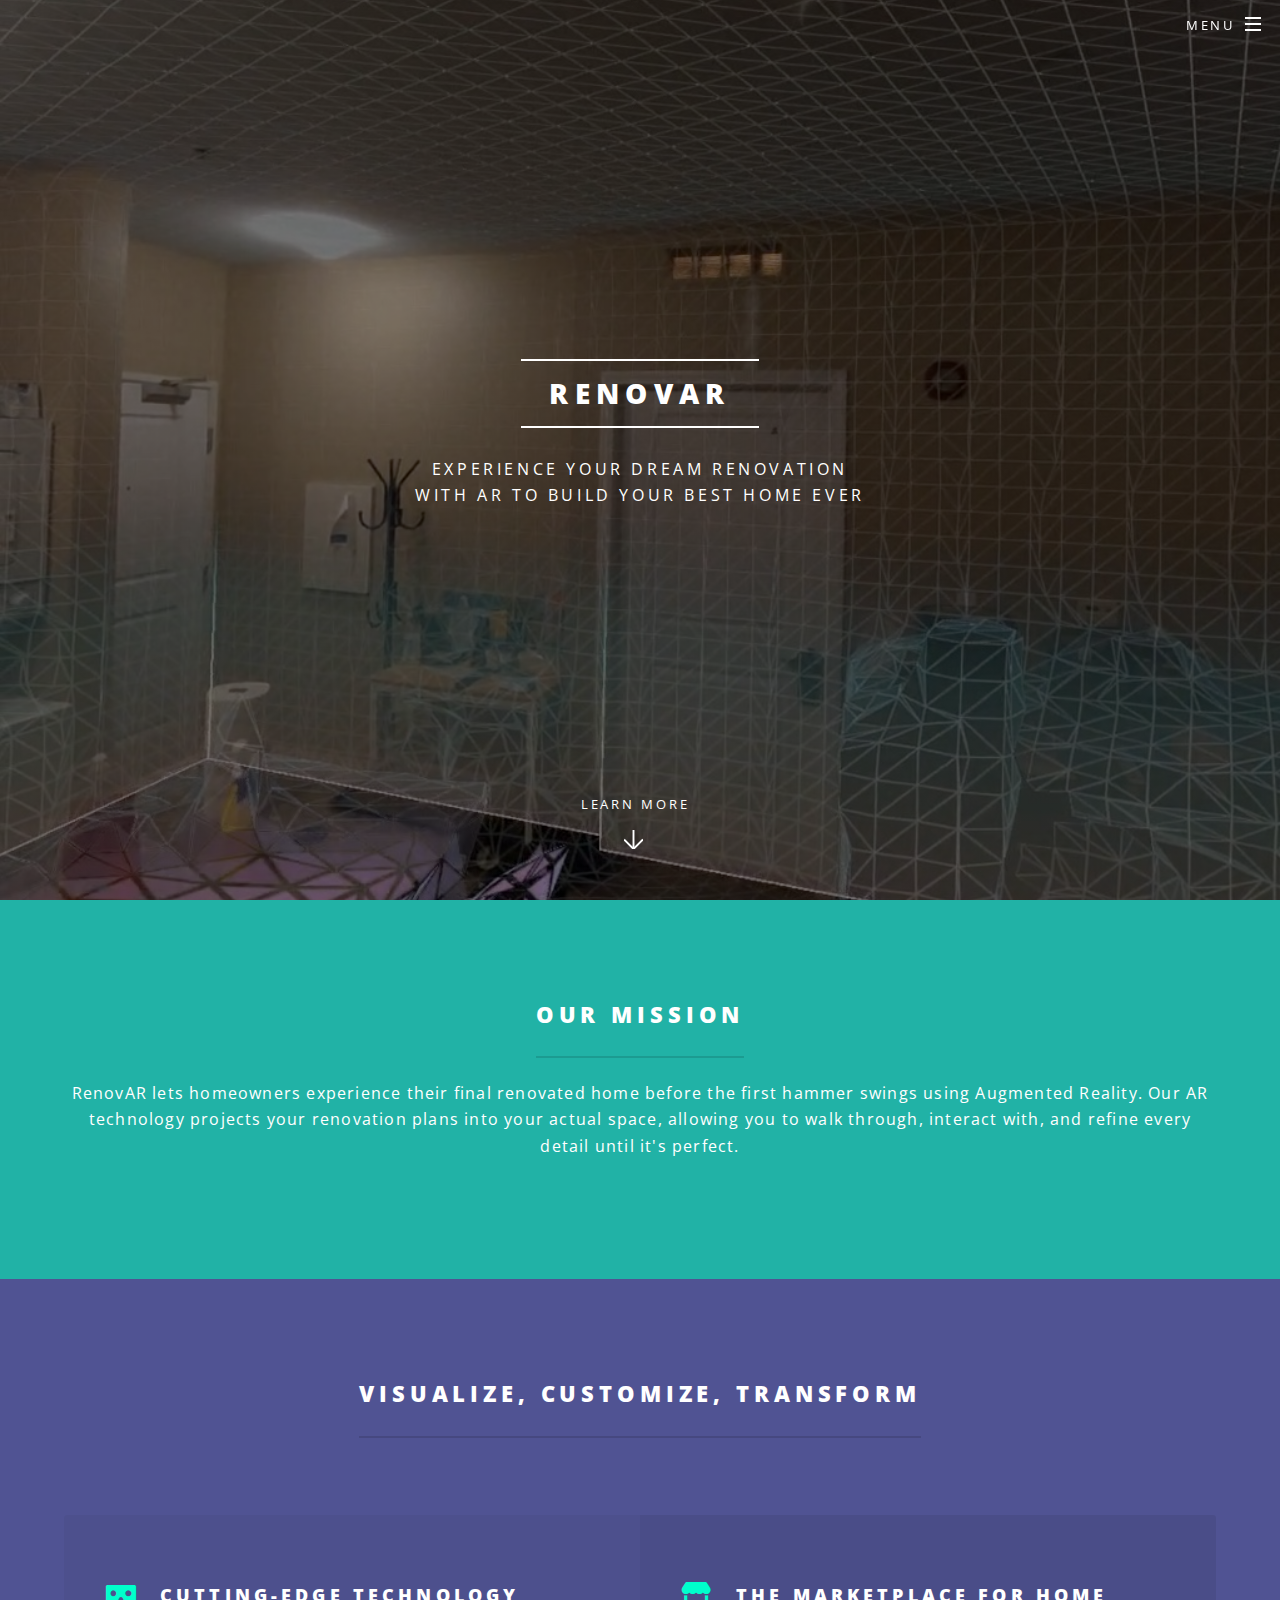
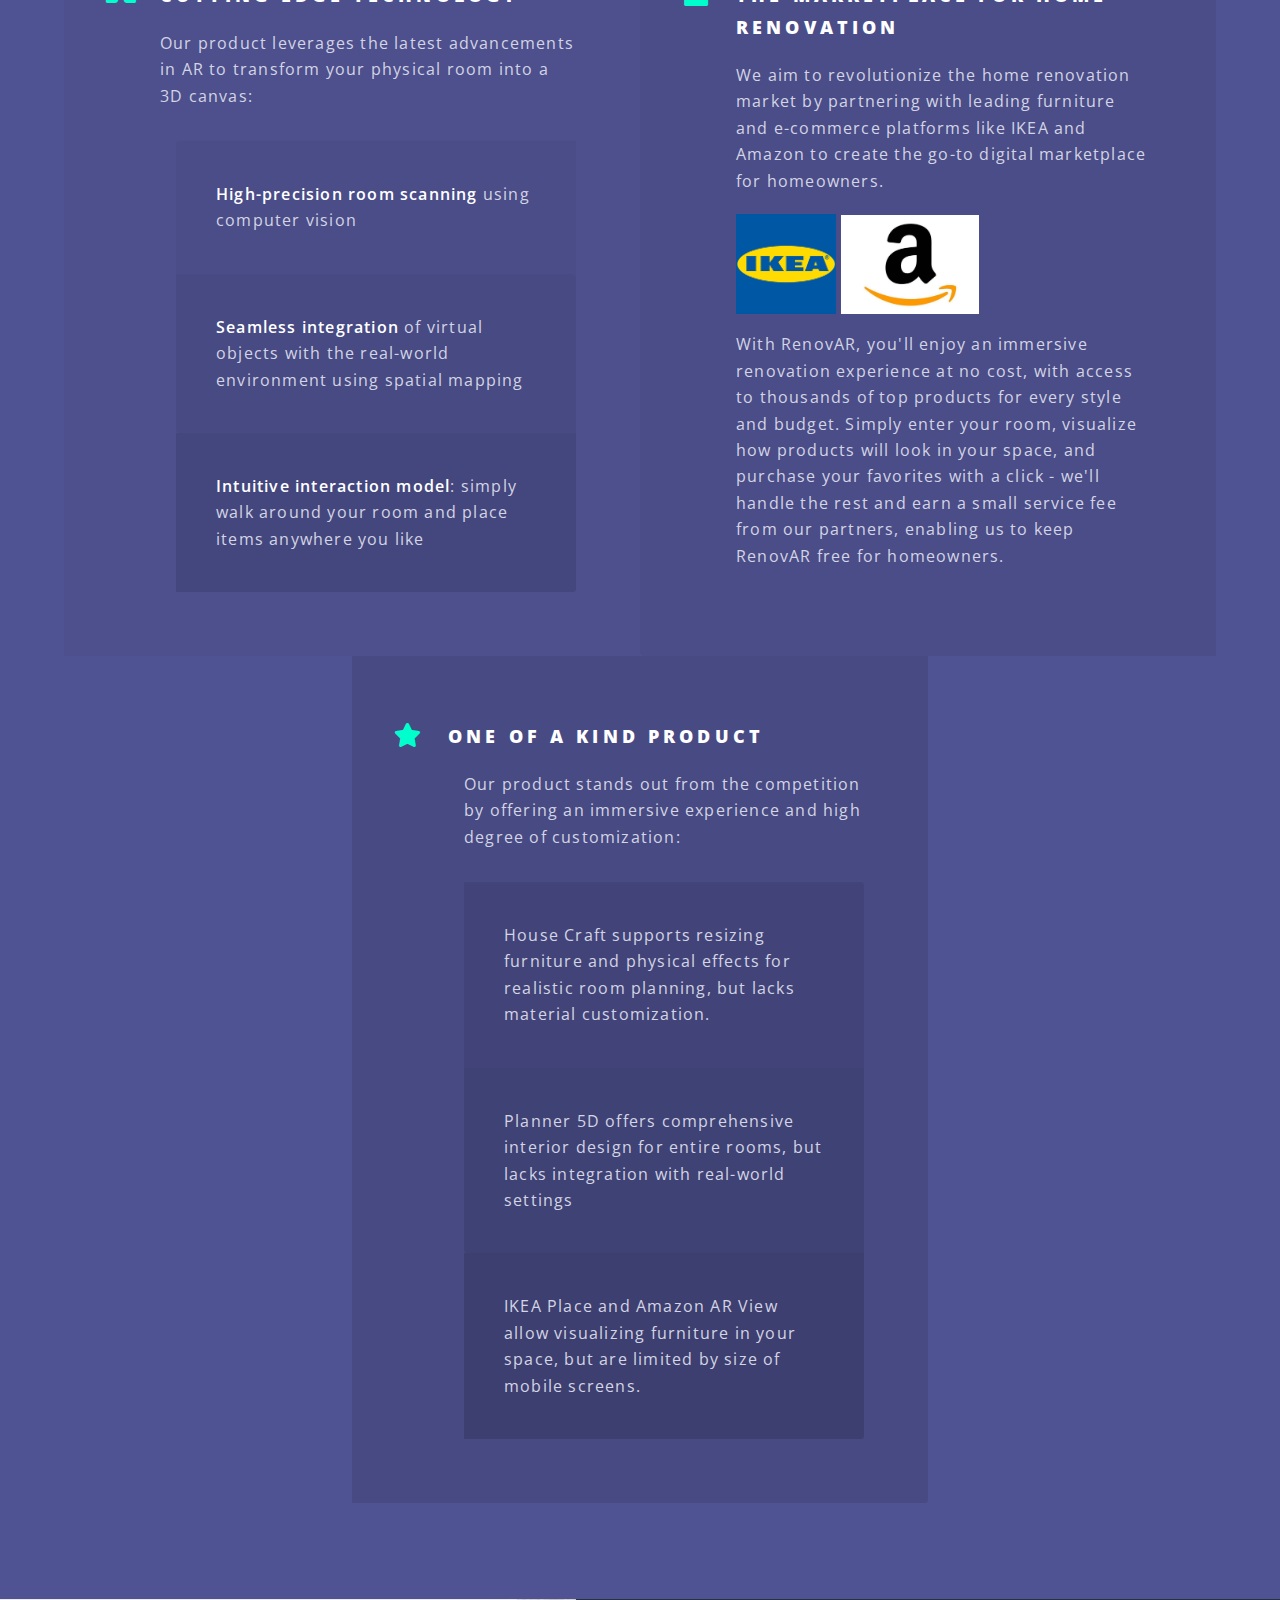
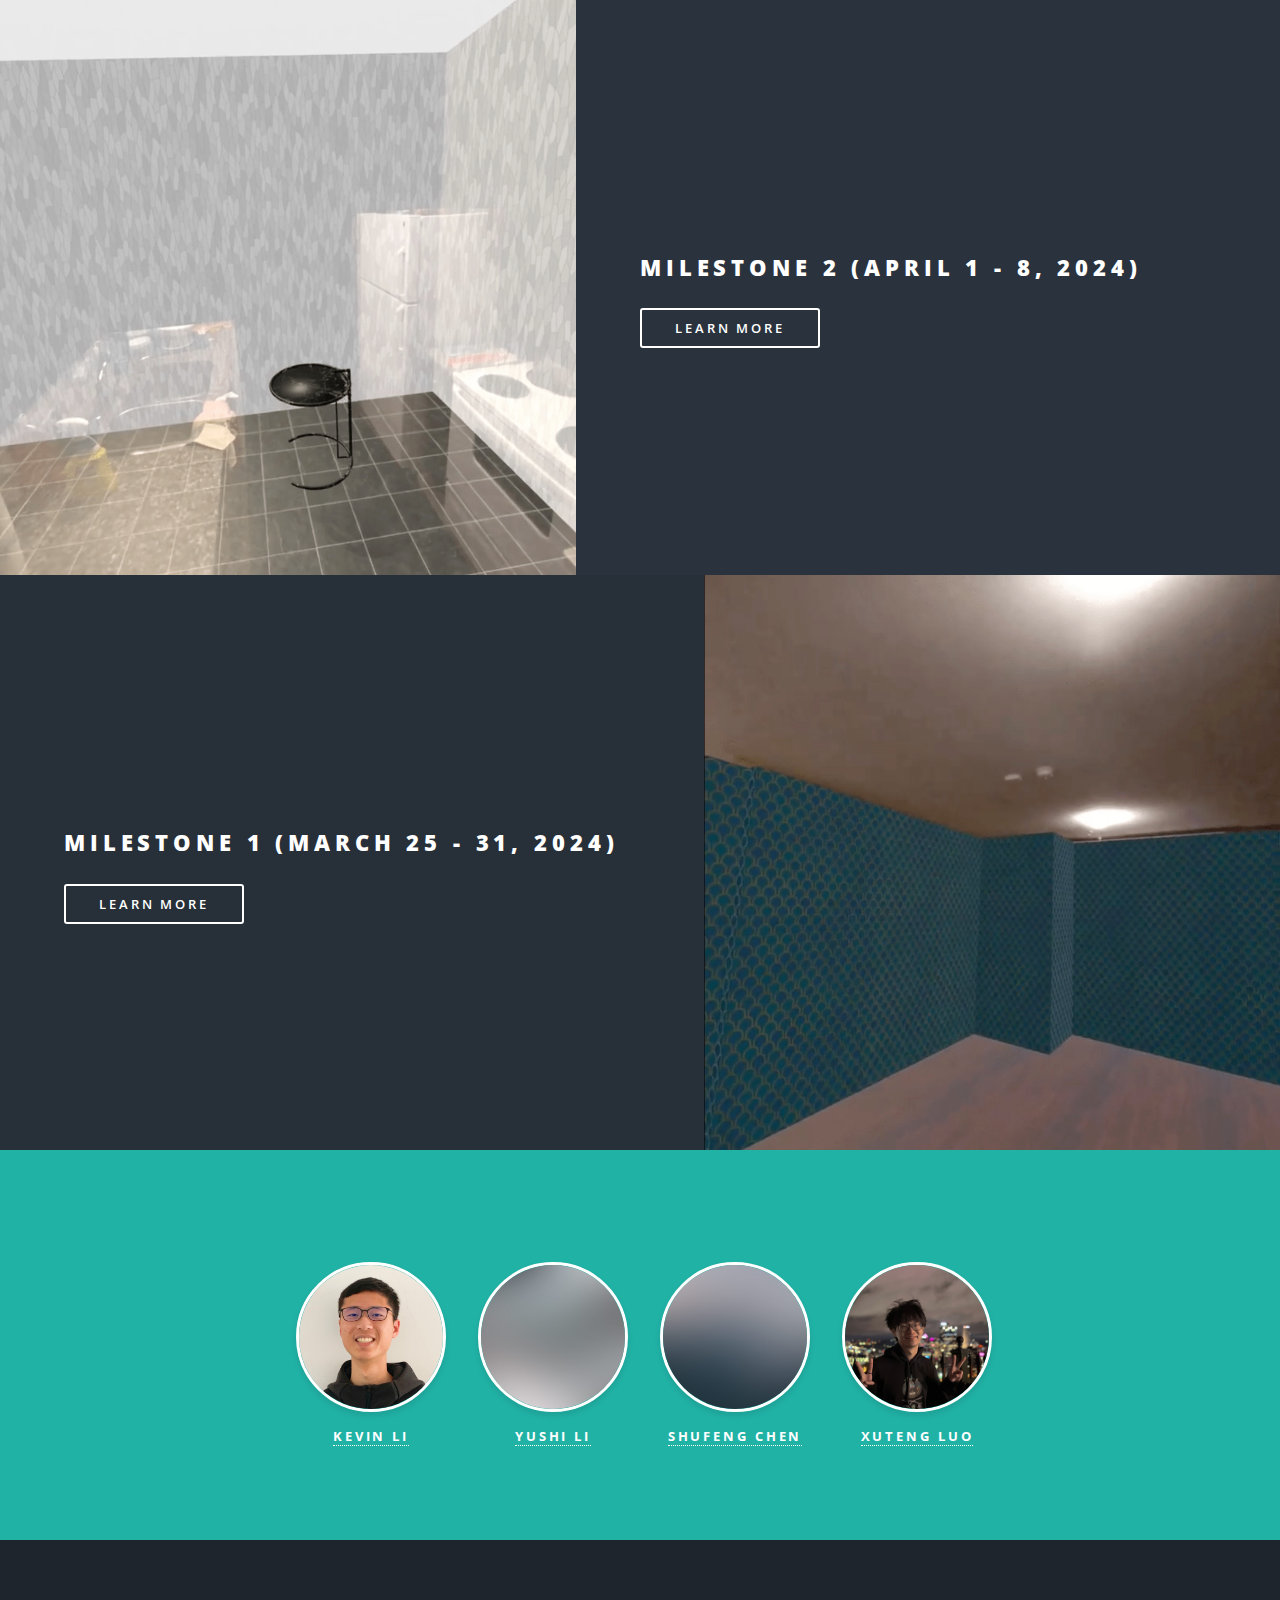
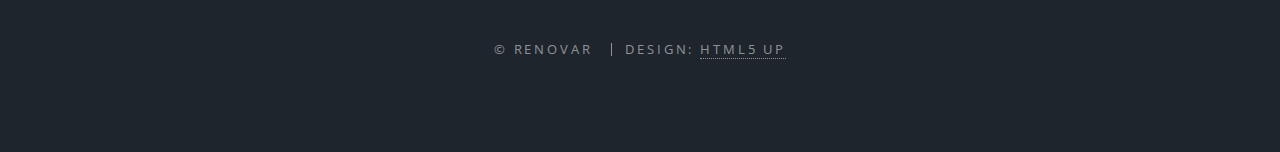
==== index.html @ f49ee6d5 "Update subscription model to marketplace" ====
<!DOCTYPE HTML>
<!--
	Spectral by HTML5 UP
	html5up.net | @ajlkn
	Free for personal and commercial use under the CCA 3.0 license (html5up.net/license)
-->
<html>

<head>
    <title>RenovAR</title>
    <meta charset="utf-8" />
    <meta name="viewport" content="width=device-width, initial-scale=1, user-scalable=no" />
    <link rel="stylesheet" href="assets/css/main.css" />
    <link rel="stylesheet" href="assets/css/custom.css" />
    <noscript>
        <link rel="stylesheet" href="assets/css/noscript.css" />
    </noscript>
</head>

<body class="landing is-preload">

    <!-- Page Wrapper -->
    <div id="page-wrapper">

        <!-- Header -->
        <header id="header" class="alt">
            <h1><a href="index.html">RenovAR</a></h1>
            <nav id="nav">
                <ul>
                    <li class="special">
                        <a href="#menu" class="menuToggle"><span>Menu</span></a>
                        <div id="menu">
                            <ul>
                                <li><a href="index.html">Home</a></li>
                                <li><a href="Milestone1.html">Milestone1</a></li>
                                <li><a href="Milestone2.html">Milestone2</a></li>
                                <!-- <li><a href="generic.html">Generic</a></li>
											<li><a href="elements.html">Elements</a></li>
											<li><a href="#">Sign Up</a></li>
											<li><a href="#">Log In</a></li> -->
                            </ul>
                        </div>
                    </li>
                </ul>
            </nav>
        </header>

        <!-- Banner -->
        <section id="banner">
            <div class="inner">
                <h2>RenovAR</h2>
                <p>Experience your dream renovation<br />
                    with AR to build your best home ever<br />
                </p>
                <!-- <ul class="actions special">
								<li><a href="https://gitlab.eecs.umich.edu/groups/eecs498-p3" class="button primary">GitLab</a></li>
							</ul> -->
            </div>
            <a href="#one" class="more scrolly">Learn More</a>
        </section>

        <!-- One -->
        <section id="one" class="wrapper style1 special">
            <div class="inner">
                <header class="major">
                    <h2>Our Mission</h2>
                    <p>RenovAR lets homeowners experience their final renovated home before the first hammer swings
                        using Augmented
                        Reality. Our AR technology projects your renovation plans into your actual space, allowing you
                        to walk
                        through, interact with, and refine every detail until it's perfect.</p>
                </header>
            </div>
        </section>

        <!-- Two -->
        <section id="three" class="wrapper style3 special">
            <div class="inner">
                <header class="major">
                    <h2>Visualize, Customize, Transform</h2>
                </header>
                <ul class="features">
                    <li class="icon solid fa-vr-cardboard">
                        <h3>Cutting-Edge Technology</h3>
                        <p>Our product leverages the latest advancements in AR to transform your physical room into a 3D
                            canvas:
                        <ul class="bullets">
                            <li><strong>High-precision room scanning</strong> using computer vision</li>
                            <li><strong>Seamless integration</strong> of virtual objects with the real-world environment
                                using spatial
                                mapping</li>
                            <li><strong>Intuitive interaction model</strong>: simply walk around your room and place
                                items anywhere you
                                like</li>
                        </ul>
                        </p>
                    </li>
                    <li class="icon solid fa-store">
                        <h3>The Marketplace for Home Renovation</h3>
                        <p style="margin-bottom: 20px;">We aim to revolutionize the home renovation market by partnering
                            with leading furniture and
                            e-commerce platforms like IKEA and Amazon to create the go-to digital marketplace for
                            homeowners.
                        </p>
                        <div style="margin-bottom: 10px;">
                            <img src="images/ikea_logo.jpg" width="100px">
                            <img src="images/amazon_logo.jpg" width="138px">
                        </div>
                        <p>With RenovAR, you'll enjoy an immersive renovation
                            experience at no cost, with access to thousands of top products for every style and budget.
                            Simply enter your room, visualize how products will look in your space, and purchase your
                            favorites with
                            a click - we'll handle the rest and earn a small service fee from our partners, enabling us
                            to keep RenovAR free for homeowners.
                        </p>
                    </li>
                    </li>
                    <li class="icon solid fa-star">
                        <h3>One of a Kind Product</h3>
                        <ul class="bullets">
                            <p>Our product stands out from the competition by offering an immersive experience and high
                                degree of customization:
                                <li>House Craft supports resizing furniture and physical
                                    effects for realistic room
                                    planning, but lacks material customization.</li>
                                <li>Planner 5D offers comprehensive interior design for
                                    entire rooms, but lacks
                                    integration with real-world settings</li>
                                <li>IKEA Place and Amazon AR View allow visualizing
                                    furniture in your
                                    space, but are limited by size of mobile screens.</li>
                        </ul>
                    </li>
                </ul>
            </div>
        </section>

        <section id="two" class="wrapper alt style2">
            <section class="spotlight">
                <div class="image"><img src="images/milestone2.jpg" alt="Milestone 2 Snapshot" /></div>
                <div class="content">
                    <h2>Milestone 2 (April 1 - 8, 2024)</h2>
                    <a href="milestone2.html" class="button">Learn More</a>
                </div>
            </section>
            <section class="spotlight">
                <div class="image"><img src="images/milestone1.jpg" alt="Milestone 1 Snapshot" /></div>
                <div class="content">
                    <h2>Milestone 1 (March 25 - 31, 2024)</h2>
                    <a href="milestone1.html" class="button">Learn More</a>
                </div>
            </section>
        </section>

        <section id="cta" class="wrapper style1">
            <div class="inner">
                <div class="team-member">
                    <img src="./images/XiangLi.jpg" alt="kevin Li">
                    <h3><a href="https://kevinx.li/" target="_blank">Kevin Li</a></h3>
                </div>
                <div class="team-member">
                    <img src="./images/pic01.jpg" alt="Yushi Li">
                    <h3><a href="https://lysprinkle.github.io/" target="_blank">Yushi Li</a></h3>
                </div>
                <div class="team-member">
                    <img src="./images/pic02.jpg" alt="Shufeng Chen">
                    <h3><a href="https://shufengc.github.io/" target="_blank">Shufeng Chen</a></h3>
                </div>
                <div class="team-member">
                    <img src="./images/XutengLuo.jpg" alt="Xuteng Luo">
                    <h3><a href="https://xttzjj.github.io/" target="_blank">Xuteng Luo</a></h3>
                </div>
            </div>
        </section>

        <!-- CTA -->
        <!-- <section id="cta" class="wrapper style4">
						<div class="inner">
							<header>
								<h2>Arcue ut vel commodo</h2>
								<p>Aliquam ut ex ut augue consectetur interdum endrerit imperdiet amet eleifend fringilla.</p>
							</header>
							<ul class="actions stacked">
								<li><a href="#" class="button fit primary">Activate</a></li>
								<li><a href="#" class="button fit">Learn More</a></li>
							</ul>
						</div>
					</section> -->

        <!-- Footer -->
        <footer id="footer">
            <!-- <ul class="icons">
                <li><a href="https://gitlab.eecs.umich.edu/groups/eecs498-p3" class="icon brands fa-gitlab"><span
                            class="label">Twitter</span></a></li>
                <li><a href="#" class="icon brands fa-facebook-f"><span class="label">Facebook</span></a></li>
                <li><a href="#" class="icon brands fa-instagram"><span class="label">Instagram</span></a></li>
                <li><a href="#" class="icon brands fa-dribbble"><span class="label">Dribbble</span></a></li>
                <li><a href="#" class="icon solid fa-envelope"><span class="label">Email</span></a></li>
            </ul> -->
            <ul class="copyright">
                <li>&copy; RenovAR</li>
                <li>Design: <a href="http://html5up.net">HTML5 UP</a></li>
            </ul>
        </footer>

    </div>

    <!-- Scripts -->
    <script src="assets/js/jquery.min.js"></script>
    <script src="assets/js/jquery.scrollex.min.js"></script>
    <script src="assets/js/jquery.scrolly.min.js"></script>
    <script src="assets/js/browser.min.js"></script>
    <script src="assets/js/breakpoints.min.js"></script>
    <script src="assets/js/util.js"></script>
    <script src="assets/js/main.js"></script>

</body>

</html>
---- assets/css/main.css ----
@import url(fontawesome-all.min.css);
@import url("https://fonts.googleapis.com/css?family=Open+Sans:400,400italic,600,600italic,800,800italic");

/*
	Spectral by HTML5 UP
	html5up.net | @ajlkn
	Free for personal and commercial use under the CCA 3.0 license (html5up.net/license)
*/

html, body, div, span, applet, object,
iframe, h1, h2, h3, h4, h5, h6, p, blockquote,
pre, a, abbr, acronym, address, big, cite,
code, del, dfn, em, img, ins, kbd, q, s, samp,
small, strike, strong, sub, sup, tt, var, b,
u, i, center, dl, dt, dd, ol, ul, li, fieldset,
form, label, legend, table, caption, tbody,
tfoot, thead, tr, th, td, article, aside,
canvas, details, embed, figure, figcaption,
footer, header, hgroup, menu, nav, output, ruby,
section, summary, time, mark, audio, video {
	margin: 0;
	padding: 0;
	border: 0;
	font-size: 100%;
	font: inherit;
	vertical-align: baseline;}

article, aside, details, figcaption, figure,
footer, header, hgroup, menu, nav, section {
	display: block;}

body {
	line-height: 1;
}

ol, ul {
	list-style: none;
}

blockquote, q {
	quotes: none;
}

	blockquote:before, blockquote:after, q:before, q:after {
		content: '';
		content: none;
	}

table {
	border-collapse: collapse;
	border-spacing: 0;
}

body {
	-webkit-text-size-adjust: none;
}

mark {
	background-color: transparent;
	color: inherit;
}

input::-moz-focus-inner {
	border: 0;
	padding: 0;
}

input, select, textarea {
	-moz-appearance: none;
	-webkit-appearance: none;
	-ms-appearance: none;
	appearance: none;
}

/* Basic */

	@-ms-viewport {
		width: device-width;
	}

	html {
		box-sizing: border-box;
	}

	*, *:before, *:after {
		box-sizing: inherit;
	}

	body {
		background: #2e3842;
	}

		body.is-preload *, body.is-preload *:before, body.is-preload *:after {
			-moz-animation: none !important;
			-webkit-animation: none !important;
			-ms-animation: none !important;
			animation: none !important;
			-moz-transition: none !important;
			-webkit-transition: none !important;
			-ms-transition: none !important;
			transition: none !important;
		}

	body, input, select, textarea {
		color: #fff;
		font-family: "Open Sans", Helvetica, sans-serif;
		font-size: 15pt;
		font-weight: 400;
		letter-spacing: 0.075em;
		line-height: 1.65em;
	}

		@media screen and (max-width: 1680px) {

			body, input, select, textarea {
				font-size: 13pt;
			}

		}

		@media screen and (max-width: 1280px) {

			body, input, select, textarea {
				font-size: 12pt;
			}

		}

		@media screen and (max-width: 736px) {

			body, input, select, textarea {
				font-size: 11pt;
				letter-spacing: 0.0375em;
			}

		}

	a {
		-moz-transition: color 0.2s ease, border-bottom-color 0.2s ease;
		-webkit-transition: color 0.2s ease, border-bottom-color 0.2s ease;
		-ms-transition: color 0.2s ease, border-bottom-color 0.2s ease;
		transition: color 0.2s ease, border-bottom-color 0.2s ease;
		border-bottom: dotted 1px;
		color: inherit;
		text-decoration: none;
	}

		a:hover {
			border-bottom-color: transparent;
		}

	strong, b {
		color: #fff;
		font-weight: 600;
	}

	em, i {
		font-style: italic;
	}

	p {
		margin: 0 0 2em 0;
	}

	h1, h2, h3, h4, h5, h6 {
		color: #fff;
		font-weight: 800;
		letter-spacing: 0.225em;
		line-height: 1em;
		margin: 0 0 1em 0;
		text-transform: uppercase;
	}

		h1 a, h2 a, h3 a, h4 a, h5 a, h6 a {
			color: inherit;
			text-decoration: none;
		}

	h2 {
		font-size: 1.35em;
		line-height: 1.75em;
	}

		@media screen and (max-width: 736px) {

			h2 {
				font-size: 1.1em;
				line-height: 1.65em;
			}

		}

	h3 {
		font-size: 1.15em;
		line-height: 1.75em;
	}

		@media screen and (max-width: 736px) {

			h3 {
				font-size: 1em;
				line-height: 1.65em;
			}

		}

	h4 {
		font-size: 1em;
		line-height: 1.5em;
	}

	h5 {
		font-size: 0.8em;
		line-height: 1.5em;
	}

	h6 {
		font-size: 0.7em;
		line-height: 1.5em;
	}

	sub {
		font-size: 0.8em;
		position: relative;
		top: 0.5em;
	}

	sup {
		font-size: 0.8em;
		position: relative;
		top: -0.5em;
	}

	hr {
		border: 0;
		border-bottom: solid 2px #fff;
		margin: 3em 0;
	}

		hr.major {
			margin: 4.5em 0;
		}

	blockquote {
		border-left: solid 4px #fff;
		font-style: italic;
		margin: 0 0 2em 0;
		padding: 0.5em 0 0.5em 2em;
	}

	code {
		background: rgba(144, 144, 144, 0.25);
		border-radius: 3px;
		font-family: "Courier New", monospace;
		font-size: 0.9em;
		letter-spacing: 0;
		margin: 0 0.25em;
		padding: 0.25em 0.65em;
	}

	pre {
		-webkit-overflow-scrolling: touch;
		font-family: "Courier New", monospace;
		font-size: 0.9em;
		margin: 0 0 2em 0;
	}

		pre code {
			display: block;
			line-height: 1.75em;
			padding: 1em 1.5em;
			overflow-x: auto;
		}

	.align-left {
		text-align: left;
	}

	.align-center {
		text-align: center;
	}

	.align-right {
		text-align: right;
	}

/* Row */

	.row {
		display: flex;
		flex-wrap: wrap;
		box-sizing: border-box;
		align-items: stretch;
	}

		.row > * {
			box-sizing: border-box;
		}

		.row.gtr-uniform > * > :last-child {
			margin-bottom: 0;
		}

		.row.aln-left {
			justify-content: flex-start;
		}

		.row.aln-center {
			justify-content: center;
		}

		.row.aln-right {
			justify-content: flex-end;
		}

		.row.aln-top {
			align-items: flex-start;
		}

		.row.aln-middle {
			align-items: center;
		}

		.row.aln-bottom {
			align-items: flex-end;
		}

		.row > .imp {
			order: -1;
		}

		.row > .col-1 {
			width: 8.33333%;
		}

		.row > .off-1 {
			margin-left: 8.33333%;
		}

		.row > .col-2 {
			width: 16.66667%;
		}

		.row > .off-2 {
			margin-left: 16.66667%;
		}

		.row > .col-3 {
			width: 25%;
		}

		.row > .off-3 {
			margin-left: 25%;
		}

		.row > .col-4 {
			width: 33.33333%;
		}

		.row > .off-4 {
			margin-left: 33.33333%;
		}

		.row > .col-5 {
			width: 41.66667%;
		}

		.row > .off-5 {
			margin-left: 41.66667%;
		}

		.row > .col-6 {
			width: 50%;
		}

		.row > .off-6 {
			margin-left: 50%;
		}

		.row > .col-7 {
			width: 58.33333%;
		}

		.row > .off-7 {
			margin-left: 58.33333%;
		}

		.row > .col-8 {
			width: 66.66667%;
		}

		.row > .off-8 {
			margin-left: 66.66667%;
		}

		.row > .col-9 {
			width: 75%;
		}

		.row > .off-9 {
			margin-left: 75%;
		}

		.row > .col-10 {
			width: 83.33333%;
		}

		.row > .off-10 {
			margin-left: 83.33333%;
		}

		.row > .col-11 {
			width: 91.66667%;
		}

		.row > .off-11 {
			margin-left: 91.66667%;
		}

		.row > .col-12 {
			width: 100%;
		}

		.row > .off-12 {
			margin-left: 100%;
		}

		.row.gtr-0 {
			margin-top: 0;
			margin-left: 0em;
		}

			.row.gtr-0 > * {
				padding: 0 0 0 0em;
			}

			.row.gtr-0.gtr-uniform {
				margin-top: 0em;
			}

				.row.gtr-0.gtr-uniform > * {
					padding-top: 0em;
				}

		.row.gtr-25 {
			margin-top: 0;
			margin-left: -0.375em;
		}

			.row.gtr-25 > * {
				padding: 0 0 0 0.375em;
			}

			.row.gtr-25.gtr-uniform {
				margin-top: -0.375em;
			}

				.row.gtr-25.gtr-uniform > * {
					padding-top: 0.375em;
				}

		.row.gtr-50 {
			margin-top: 0;
			margin-left: -0.75em;
		}

			.row.gtr-50 > * {
				padding: 0 0 0 0.75em;
			}

			.row.gtr-50.gtr-uniform {
				margin-top: -0.75em;
			}

				.row.gtr-50.gtr-uniform > * {
					padding-top: 0.75em;
				}

		.row {
			margin-top: 0;
			margin-left: -1.5em;
		}

			.row > * {
				padding: 0 0 0 1.5em;
			}

			.row.gtr-uniform {
				margin-top: -1.5em;
			}

				.row.gtr-uniform > * {
					padding-top: 1.5em;
				}

		.row.gtr-150 {
			margin-top: 0;
			margin-left: -2.25em;
		}

			.row.gtr-150 > * {
				padding: 0 0 0 2.25em;
			}

			.row.gtr-150.gtr-uniform {
				margin-top: -2.25em;
			}

				.row.gtr-150.gtr-uniform > * {
					padding-top: 2.25em;
				}

		.row.gtr-200 {
			margin-top: 0;
			margin-left: -3em;
		}

			.row.gtr-200 > * {
				padding: 0 0 0 3em;
			}

			.row.gtr-200.gtr-uniform {
				margin-top: -3em;
			}

				.row.gtr-200.gtr-uniform > * {
					padding-top: 3em;
				}

		@media screen and (max-width: 1680px) {

			.row {
				display: flex;
				flex-wrap: wrap;
				box-sizing: border-box;
				align-items: stretch;
			}

				.row > * {
					box-sizing: border-box;
				}

				.row.gtr-uniform > * > :last-child {
					margin-bottom: 0;
				}

				.row.aln-left {
					justify-content: flex-start;
				}

				.row.aln-center {
					justify-content: center;
				}

				.row.aln-right {
					justify-content: flex-end;
				}

				.row.aln-top {
					align-items: flex-start;
				}

				.row.aln-middle {
					align-items: center;
				}

				.row.aln-bottom {
					align-items: flex-end;
				}

				.row > .imp-xlarge {
					order: -1;
				}

				.row > .col-1-xlarge {
					width: 8.33333%;
				}

				.row > .off-1-xlarge {
					margin-left: 8.33333%;
				}

				.row > .col-2-xlarge {
					width: 16.66667%;
				}

				.row > .off-2-xlarge {
					margin-left: 16.66667%;
				}

				.row > .col-3-xlarge {
					width: 25%;
				}

				.row > .off-3-xlarge {
					margin-left: 25%;
				}

				.row > .col-4-xlarge {
					width: 33.33333%;
				}

				.row > .off-4-xlarge {
					margin-left: 33.33333%;
				}

				.row > .col-5-xlarge {
					width: 41.66667%;
				}

				.row > .off-5-xlarge {
					margin-left: 41.66667%;
				}

				.row > .col-6-xlarge {
					width: 50%;
				}

				.row > .off-6-xlarge {
					margin-left: 50%;
				}

				.row > .col-7-xlarge {
					width: 58.33333%;
				}

				.row > .off-7-xlarge {
					margin-left: 58.33333%;
				}

				.row > .col-8-xlarge {
					width: 66.66667%;
				}

				.row > .off-8-xlarge {
					margin-left: 66.66667%;
				}

				.row > .col-9-xlarge {
					width: 75%;
				}

				.row > .off-9-xlarge {
					margin-left: 75%;
				}

				.row > .col-10-xlarge {
					width: 83.33333%;
				}

				.row > .off-10-xlarge {
					margin-left: 83.33333%;
				}

				.row > .col-11-xlarge {
					width: 91.66667%;
				}

				.row > .off-11-xlarge {
					margin-left: 91.66667%;
				}

				.row > .col-12-xlarge {
					width: 100%;
				}

				.row > .off-12-xlarge {
					margin-left: 100%;
				}

				.row.gtr-0 {
					margin-top: 0;
					margin-left: 0em;
				}

					.row.gtr-0 > * {
						padding: 0 0 0 0em;
					}

					.row.gtr-0.gtr-uniform {
						margin-top: 0em;
					}

						.row.gtr-0.gtr-uniform > * {
							padding-top: 0em;
						}

				.row.gtr-25 {
					margin-top: 0;
					margin-left: -0.375em;
				}

					.row.gtr-25 > * {
						padding: 0 0 0 0.375em;
					}

					.row.gtr-25.gtr-uniform {
						margin-top: -0.375em;
					}

						.row.gtr-25.gtr-uniform > * {
							padding-top: 0.375em;
						}

				.row.gtr-50 {
					margin-top: 0;
					margin-left: -0.75em;
				}

					.row.gtr-50 > * {
						padding: 0 0 0 0.75em;
					}

					.row.gtr-50.gtr-uniform {
						margin-top: -0.75em;
					}

						.row.gtr-50.gtr-uniform > * {
							padding-top: 0.75em;
						}

				.row {
					margin-top: 0;
					margin-left: -1.5em;
				}

					.row > * {
						padding: 0 0 0 1.5em;
					}

					.row.gtr-uniform {
						margin-top: -1.5em;
					}

						.row.gtr-uniform > * {
							padding-top: 1.5em;
						}

				.row.gtr-150 {
					margin-top: 0;
					margin-left: -2.25em;
				}

					.row.gtr-150 > * {
						padding: 0 0 0 2.25em;
					}

					.row.gtr-150.gtr-uniform {
						margin-top: -2.25em;
					}

						.row.gtr-150.gtr-uniform > * {
							padding-top: 2.25em;
						}

				.row.gtr-200 {
					margin-top: 0;
					margin-left: -3em;
				}

					.row.gtr-200 > * {
						padding: 0 0 0 3em;
					}

					.row.gtr-200.gtr-uniform {
						margin-top: -3em;
					}

						.row.gtr-200.gtr-uniform > * {
							padding-top: 3em;
						}

		}

		@media screen and (max-width: 1280px) {

			.row {
				display: flex;
				flex-wrap: wrap;
				box-sizing: border-box;
				align-items: stretch;
			}

				.row > * {
					box-sizing: border-box;
				}

				.row.gtr-uniform > * > :last-child {
					margin-bottom: 0;
				}

				.row.aln-left {
					justify-content: flex-start;
				}

				.row.aln-center {
					justify-content: center;
				}

				.row.aln-right {
					justify-content: flex-end;
				}

				.row.aln-top {
					align-items: flex-start;
				}

				.row.aln-middle {
					align-items: center;
				}

				.row.aln-bottom {
					align-items: flex-end;
				}

				.row > .imp-large {
					order: -1;
				}

				.row > .col-1-large {
					width: 8.33333%;
				}

				.row > .off-1-large {
					margin-left: 8.33333%;
				}

				.row > .col-2-large {
					width: 16.66667%;
				}

				.row > .off-2-large {
					margin-left: 16.66667%;
				}

				.row > .col-3-large {
					width: 25%;
				}

				.row > .off-3-large {
					margin-left: 25%;
				}

				.row > .col-4-large {
					width: 33.33333%;
				}

				.row > .off-4-large {
					margin-left: 33.33333%;
				}

				.row > .col-5-large {
					width: 41.66667%;
				}

				.row > .off-5-large {
					margin-left: 41.66667%;
				}

				.row > .col-6-large {
					width: 50%;
				}

				.row > .off-6-large {
					margin-left: 50%;
				}

				.row > .col-7-large {
					width: 58.33333%;
				}

				.row > .off-7-large {
					margin-left: 58.33333%;
				}

				.row > .col-8-large {
					width: 66.66667%;
				}

				.row > .off-8-large {
					margin-left: 66.66667%;
				}

				.row > .col-9-large {
					width: 75%;
				}

				.row > .off-9-large {
					margin-left: 75%;
				}

				.row > .col-10-large {
					width: 83.33333%;
				}

				.row > .off-10-large {
					margin-left: 83.33333%;
				}

				.row > .col-11-large {
					width: 91.66667%;
				}

				.row > .off-11-large {
					margin-left: 91.66667%;
				}

				.row > .col-12-large {
					width: 100%;
				}

				.row > .off-12-large {
					margin-left: 100%;
				}

				.row.gtr-0 {
					margin-top: 0;
					margin-left: 0em;
				}

					.row.gtr-0 > * {
						padding: 0 0 0 0em;
					}

					.row.gtr-0.gtr-uniform {
						margin-top: 0em;
					}

						.row.gtr-0.gtr-uniform > * {
							padding-top: 0em;
						}

				.row.gtr-25 {
					margin-top: 0;
					margin-left: -0.375em;
				}

					.row.gtr-25 > * {
						padding: 0 0 0 0.375em;
					}

					.row.gtr-25.gtr-uniform {
						margin-top: -0.375em;
					}

						.row.gtr-25.gtr-uniform > * {
							padding-top: 0.375em;
						}

				.row.gtr-50 {
					margin-top: 0;
					margin-left: -0.75em;
				}

					.row.gtr-50 > * {
						padding: 0 0 0 0.75em;
					}

					.row.gtr-50.gtr-uniform {
						margin-top: -0.75em;
					}

						.row.gtr-50.gtr-uniform > * {
							padding-top: 0.75em;
						}

				.row {
					margin-top: 0;
					margin-left: -1.5em;
				}

					.row > * {
						padding: 0 0 0 1.5em;
					}

					.row.gtr-uniform {
						margin-top: -1.5em;
					}

						.row.gtr-uniform > * {
							padding-top: 1.5em;
						}

				.row.gtr-150 {
					margin-top: 0;
					margin-left: -2.25em;
				}

					.row.gtr-150 > * {
						padding: 0 0 0 2.25em;
					}

					.row.gtr-150.gtr-uniform {
						margin-top: -2.25em;
					}

						.row.gtr-150.gtr-uniform > * {
							padding-top: 2.25em;
						}

				.row.gtr-200 {
					margin-top: 0;
					margin-left: -3em;
				}

					.row.gtr-200 > * {
						padding: 0 0 0 3em;
					}

					.row.gtr-200.gtr-uniform {
						margin-top: -3em;
					}

						.row.gtr-200.gtr-uniform > * {
							padding-top: 3em;
						}

		}

		@media screen and (max-width: 980px) {

			.row {
				display: flex;
				flex-wrap: wrap;
				box-sizing: border-box;
				align-items: stretch;
			}

				.row > * {
					box-sizing: border-box;
				}

				.row.gtr-uniform > * > :last-child {
					margin-bottom: 0;
				}

				.row.aln-left {
					justify-content: flex-start;
				}

				.row.aln-center {
					justify-content: center;
				}

				.row.aln-right {
					justify-content: flex-end;
				}

				.row.aln-top {
					align-items: flex-start;
				}

				.row.aln-middle {
					align-items: center;
				}

				.row.aln-bottom {
					align-items: flex-end;
				}

				.row > .imp-medium {
					order: -1;
				}

				.row > .col-1-medium {
					width: 8.33333%;
				}

				.row > .off-1-medium {
					margin-left: 8.33333%;
				}

				.row > .col-2-medium {
					width: 16.66667%;
				}

				.row > .off-2-medium {
					margin-left: 16.66667%;
				}

				.row > .col-3-medium {
					width: 25%;
				}

				.row > .off-3-medium {
					margin-left: 25%;
				}

				.row > .col-4-medium {
					width: 33.33333%;
				}

				.row > .off-4-medium {
					margin-left: 33.33333%;
				}

				.row > .col-5-medium {
					width: 41.66667%;
				}

				.row > .off-5-medium {
					margin-left: 41.66667%;
				}

				.row > .col-6-medium {
					width: 50%;
				}

				.row > .off-6-medium {
					margin-left: 50%;
				}

				.row > .col-7-medium {
					width: 58.33333%;
				}

				.row > .off-7-medium {
					margin-left: 58.33333%;
				}

				.row > .col-8-medium {
					width: 66.66667%;
				}

				.row > .off-8-medium {
					margin-left: 66.66667%;
				}

				.row > .col-9-medium {
					width: 75%;
				}

				.row > .off-9-medium {
					margin-left: 75%;
				}

				.row > .col-10-medium {
					width: 83.33333%;
				}

				.row > .off-10-medium {
					margin-left: 83.33333%;
				}

				.row > .col-11-medium {
					width: 91.66667%;
				}

				.row > .off-11-medium {
					margin-left: 91.66667%;
				}

				.row > .col-12-medium {
					width: 100%;
				}

				.row > .off-12-medium {
					margin-left: 100%;
				}

				.row.gtr-0 {
					margin-top: 0;
					margin-left: 0em;
				}

					.row.gtr-0 > * {
						padding: 0 0 0 0em;
					}

					.row.gtr-0.gtr-uniform {
						margin-top: 0em;
					}

						.row.gtr-0.gtr-uniform > * {
							padding-top: 0em;
						}

				.row.gtr-25 {
					margin-top: 0;
					margin-left: -0.375em;
				}

					.row.gtr-25 > * {
						padding: 0 0 0 0.375em;
					}

					.row.gtr-25.gtr-uniform {
						margin-top: -0.375em;
					}

						.row.gtr-25.gtr-uniform > * {
							padding-top: 0.375em;
						}

				.row.gtr-50 {
					margin-top: 0;
					margin-left: -0.75em;
				}

					.row.gtr-50 > * {
						padding: 0 0 0 0.75em;
					}

					.row.gtr-50.gtr-uniform {
						margin-top: -0.75em;
					}

						.row.gtr-50.gtr-uniform > * {
							padding-top: 0.75em;
						}

				.row {
					margin-top: 0;
					margin-left: -1.5em;
				}

					.row > * {
						padding: 0 0 0 1.5em;
					}

					.row.gtr-uniform {
						margin-top: -1.5em;
					}

						.row.gtr-uniform > * {
							padding-top: 1.5em;
						}

				.row.gtr-150 {
					margin-top: 0;
					margin-left: -2.25em;
				}

					.row.gtr-150 > * {
						padding: 0 0 0 2.25em;
					}

					.row.gtr-150.gtr-uniform {
						margin-top: -2.25em;
					}

						.row.gtr-150.gtr-uniform > * {
							padding-top: 2.25em;
						}

				.row.gtr-200 {
					margin-top: 0;
					margin-left: -3em;
				}

					.row.gtr-200 > * {
						padding: 0 0 0 3em;
					}

					.row.gtr-200.gtr-uniform {
						margin-top: -3em;
					}

						.row.gtr-200.gtr-uniform > * {
							padding-top: 3em;
						}

		}

		@media screen and (max-width: 736px) {

			.row {
				display: flex;
				flex-wrap: wrap;
				box-sizing: border-box;
				align-items: stretch;
			}

				.row > * {
					box-sizing: border-box;
				}

				.row.gtr-uniform > * > :last-child {
					margin-bottom: 0;
				}

				.row.aln-left {
					justify-content: flex-start;
				}

				.row.aln-center {
					justify-content: center;
				}

				.row.aln-right {
					justify-content: flex-end;
				}

				.row.aln-top {
					align-items: flex-start;
				}

				.row.aln-middle {
					align-items: center;
				}

				.row.aln-bottom {
					align-items: flex-end;
				}

				.row > .imp-small {
					order: -1;
				}

				.row > .col-1-small {
					width: 8.33333%;
				}

				.row > .off-1-small {
					margin-left: 8.33333%;
				}

				.row > .col-2-small {
					width: 16.66667%;
				}

				.row > .off-2-small {
					margin-left: 16.66667%;
				}

				.row > .col-3-small {
					width: 25%;
				}

				.row > .off-3-small {
					margin-left: 25%;
				}

				.row > .col-4-small {
					width: 33.33333%;
				}

				.row > .off-4-small {
					margin-left: 33.33333%;
				}

				.row > .col-5-small {
					width: 41.66667%;
				}

				.row > .off-5-small {
					margin-left: 41.66667%;
				}

				.row > .col-6-small {
					width: 50%;
				}

				.row > .off-6-small {
					margin-left: 50%;
				}

				.row > .col-7-small {
					width: 58.33333%;
				}

				.row > .off-7-small {
					margin-left: 58.33333%;
				}

				.row > .col-8-small {
					width: 66.66667%;
				}

				.row > .off-8-small {
					margin-left: 66.66667%;
				}

				.row > .col-9-small {
					width: 75%;
				}

				.row > .off-9-small {
					margin-left: 75%;
				}

				.row > .col-10-small {
					width: 83.33333%;
				}

				.row > .off-10-small {
					margin-left: 83.33333%;
				}

				.row > .col-11-small {
					width: 91.66667%;
				}

				.row > .off-11-small {
					margin-left: 91.66667%;
				}

				.row > .col-12-small {
					width: 100%;
				}

				.row > .off-12-small {
					margin-left: 100%;
				}

				.row.gtr-0 {
					margin-top: 0;
					margin-left: 0em;
				}

					.row.gtr-0 > * {
						padding: 0 0 0 0em;
					}

					.row.gtr-0.gtr-uniform {
						margin-top: 0em;
					}

						.row.gtr-0.gtr-uniform > * {
							padding-top: 0em;
						}

				.row.gtr-25 {
					margin-top: 0;
					margin-left: -0.375em;
				}

					.row.gtr-25 > * {
						padding: 0 0 0 0.375em;
					}

					.row.gtr-25.gtr-uniform {
						margin-top: -0.375em;
					}

						.row.gtr-25.gtr-uniform > * {
							padding-top: 0.375em;
						}

				.row.gtr-50 {
					margin-top: 0;
					margin-left: -0.75em;
				}

					.row.gtr-50 > * {
						padding: 0 0 0 0.75em;
					}

					.row.gtr-50.gtr-uniform {
						margin-top: -0.75em;
					}

						.row.gtr-50.gtr-uniform > * {
							padding-top: 0.75em;
						}

				.row {
					margin-top: 0;
					margin-left: -1.5em;
				}

					.row > * {
						padding: 0 0 0 1.5em;
					}

					.row.gtr-uniform {
						margin-top: -1.5em;
					}

						.row.gtr-uniform > * {
							padding-top: 1.5em;
						}

				.row.gtr-150 {
					margin-top: 0;
					margin-left: -2.25em;
				}

					.row.gtr-150 > * {
						padding: 0 0 0 2.25em;
					}

					.row.gtr-150.gtr-uniform {
						margin-top: -2.25em;
					}

						.row.gtr-150.gtr-uniform > * {
							padding-top: 2.25em;
						}

				.row.gtr-200 {
					margin-top: 0;
					margin-left: -3em;
				}

					.row.gtr-200 > * {
						padding: 0 0 0 3em;
					}

					.row.gtr-200.gtr-uniform {
						margin-top: -3em;
					}

						.row.gtr-200.gtr-uniform > * {
							padding-top: 3em;
						}

		}

		@media screen and (max-width: 480px) {

			.row {
				display: flex;
				flex-wrap: wrap;
				box-sizing: border-box;
				align-items: stretch;
			}

				.row > * {
					box-sizing: border-box;
				}

				.row.gtr-uniform > * > :last-child {
					margin-bottom: 0;
				}

				.row.aln-left {
					justify-content: flex-start;
				}

				.row.aln-center {
					justify-content: center;
				}

				.row.aln-right {
					justify-content: flex-end;
				}

				.row.aln-top {
					align-items: flex-start;
				}

				.row.aln-middle {
					align-items: center;
				}

				.row.aln-bottom {
					align-items: flex-end;
				}

				.row > .imp-xsmall {
					order: -1;
				}

				.row > .col-1-xsmall {
					width: 8.33333%;
				}

				.row > .off-1-xsmall {
					margin-left: 8.33333%;
				}

				.row > .col-2-xsmall {
					width: 16.66667%;
				}

				.row > .off-2-xsmall {
					margin-left: 16.66667%;
				}

				.row > .col-3-xsmall {
					width: 25%;
				}

				.row > .off-3-xsmall {
					margin-left: 25%;
				}

				.row > .col-4-xsmall {
					width: 33.33333%;
				}

				.row > .off-4-xsmall {
					margin-left: 33.33333%;
				}

				.row > .col-5-xsmall {
					width: 41.66667%;
				}

				.row > .off-5-xsmall {
					margin-left: 41.66667%;
				}

				.row > .col-6-xsmall {
					width: 50%;
				}

				.row > .off-6-xsmall {
					margin-left: 50%;
				}

				.row > .col-7-xsmall {
					width: 58.33333%;
				}

				.row > .off-7-xsmall {
					margin-left: 58.33333%;
				}

				.row > .col-8-xsmall {
					width: 66.66667%;
				}

				.row > .off-8-xsmall {
					margin-left: 66.66667%;
				}

				.row > .col-9-xsmall {
					width: 75%;
				}

				.row > .off-9-xsmall {
					margin-left: 75%;
				}

				.row > .col-10-xsmall {
					width: 83.33333%;
				}

				.row > .off-10-xsmall {
					margin-left: 83.33333%;
				}

				.row > .col-11-xsmall {
					width: 91.66667%;
				}

				.row > .off-11-xsmall {
					margin-left: 91.66667%;
				}

				.row > .col-12-xsmall {
					width: 100%;
				}

				.row > .off-12-xsmall {
					margin-left: 100%;
				}

				.row.gtr-0 {
					margin-top: 0;
					margin-left: 0em;
				}

					.row.gtr-0 > * {
						padding: 0 0 0 0em;
					}

					.row.gtr-0.gtr-uniform {
						margin-top: 0em;
					}

						.row.gtr-0.gtr-uniform > * {
							padding-top: 0em;
						}

				.row.gtr-25 {
					margin-top: 0;
					margin-left: -0.375em;
				}

					.row.gtr-25 > * {
						padding: 0 0 0 0.375em;
					}

					.row.gtr-25.gtr-uniform {
						margin-top: -0.375em;
					}

						.row.gtr-25.gtr-uniform > * {
							padding-top: 0.375em;
						}

				.row.gtr-50 {
					margin-top: 0;
					margin-left: -0.75em;
				}

					.row.gtr-50 > * {
						padding: 0 0 0 0.75em;
					}

					.row.gtr-50.gtr-uniform {
						margin-top: -0.75em;
					}

						.row.gtr-50.gtr-uniform > * {
							padding-top: 0.75em;
						}

				.row {
					margin-top: 0;
					margin-left: -1.5em;
				}

					.row > * {
						padding: 0 0 0 1.5em;
					}

					.row.gtr-uniform {
						margin-top: -1.5em;
					}

						.row.gtr-uniform > * {
							padding-top: 1.5em;
						}

				.row.gtr-150 {
					margin-top: 0;
					margin-left: -2.25em;
				}

					.row.gtr-150 > * {
						padding: 0 0 0 2.25em;
					}

					.row.gtr-150.gtr-uniform {
						margin-top: -2.25em;
					}

						.row.gtr-150.gtr-uniform > * {
							padding-top: 2.25em;
						}

				.row.gtr-200 {
					margin-top: 0;
					margin-left: -3em;
				}

					.row.gtr-200 > * {
						padding: 0 0 0 3em;
					}

					.row.gtr-200.gtr-uniform {
						margin-top: -3em;
					}

						.row.gtr-200.gtr-uniform > * {
							padding-top: 3em;
						}

		}

/* Section/Article */

	section.special, article.special {
		text-align: center;
	}

	header p {
		color: rgba(255, 255, 255, 0.5);
		position: relative;
		top: -0.25em;
	}

	header h3 + p {
		font-size: 1.1em;
	}

	header h4 + p,
	header h5 + p,
	header h6 + p {
		font-size: 0.9em;
	}

	header.major {
		margin: 0 0 3.5em 0;
	}

		header.major h2, header.major h3, header.major h4, header.major h5, header.major h6 {
			border-bottom: solid 2px #fff;
			display: inline-block;
			padding-bottom: 1em;
			position: relative;
		}

			header.major h2:after, header.major h3:after, header.major h4:after, header.major h5:after, header.major h6:after {
				content: '';
				display: block;
				height: 1px;
			}

		header.major p {
			color: #fff;
			top: 0;
		}

		@media screen and (max-width: 736px) {

			header.major {
				margin: 0 0 2em 0;
			}

		}

	@media screen and (max-width: 980px) {

		header br {
			display: none;
		}

	}

/* Form */

	form {
		margin: 0 0 2em 0;
	}

	label {
		color: #fff;
		display: block;
		font-size: 0.9em;
		font-weight: 600;
		margin: 0 0 1em 0;
	}

	input[type="text"],
	input[type="password"],
	input[type="email"],
	select,
	textarea {
		-moz-appearance: none;
		-webkit-appearance: none;
		-ms-appearance: none;
		appearance: none;
		background-color: rgba(144, 144, 144, 0.25);
		border-radius: 3px;
		border: none;
		color: inherit;
		display: block;
		outline: 0;
		padding: 0 1em;
		text-decoration: none;
		width: 100%;
	}

		input[type="text"]:invalid,
		input[type="password"]:invalid,
		input[type="email"]:invalid,
		select:invalid,
		textarea:invalid {
			box-shadow: none;
		}

		input[type="text"]:focus,
		input[type="password"]:focus,
		input[type="email"]:focus,
		select:focus,
		textarea:focus {
			box-shadow: 0 0 0 2px #21b2a6;
		}

	select {
		background-size: 1.25em;
		background-repeat: no-repeat;
		background-position: calc(100% - 1em) center;
		height: 2.75em;
		padding-right: 2.75em;
		text-overflow: ellipsis;
	}

		select:focus::-ms-value {
			background-color: transparent;
		}

		select::-ms-expand {
			display: none;
		}

	input[type="text"],
	input[type="password"],
	input[type="email"],
	select {
		height: 2.75em;
	}

	textarea {
		padding: 0.75em 1em;
	}

	input[type="checkbox"],
	input[type="radio"] {
		-moz-appearance: none;
		-webkit-appearance: none;
		-ms-appearance: none;
		appearance: none;
		display: block;
		float: left;
		margin-right: -2em;
		opacity: 0;
		width: 1em;
		z-index: -1;
	}

		input[type="checkbox"] + label,
		input[type="radio"] + label {
			text-decoration: none;
			color: #fff;
			cursor: pointer;
			display: inline-block;
			font-size: 1em;
			font-weight: 400;
			padding-left: 2.4em;
			padding-right: 0.75em;
			position: relative;
		}

			input[type="checkbox"] + label:before,
			input[type="radio"] + label:before {
				-moz-osx-font-smoothing: grayscale;
				-webkit-font-smoothing: antialiased;
				display: inline-block;
				font-style: normal;
				font-variant: normal;
				text-rendering: auto;
				line-height: 1;
				text-transform: none !important;
				font-family: 'Font Awesome 5 Free';
				font-weight: 900;
			}

			input[type="checkbox"] + label:before,
			input[type="radio"] + label:before {
				background: rgba(144, 144, 144, 0.25);
				border-radius: 3px;
				content: '';
				display: inline-block;
				font-size: 0.8em;
				height: 2.0625em;
				left: 0;
				line-height: 2.0625em;
				position: absolute;
				text-align: center;
				top: 0;
				width: 2.0625em;
			}

		input[type="checkbox"]:checked + label:before,
		input[type="radio"]:checked + label:before {
			background: #2e3842;
			color: #fff;
			content: '\f00c';
		}

		input[type="checkbox"]:focus + label:before,
		input[type="radio"]:focus + label:before {
			box-shadow: 0 0 0 2px #21b2a6;
		}

	input[type="checkbox"] + label:before {
		border-radius: 3px;
	}

	input[type="radio"] + label:before {
		border-radius: 100%;
	}

	::-webkit-input-placeholder {
		color: rgba(255, 255, 255, 0.5) !important;
		opacity: 1.0;
	}

	:-moz-placeholder {
		color: rgba(255, 255, 255, 0.5) !important;
		opacity: 1.0;
	}

	::-moz-placeholder {
		color: rgba(255, 255, 255, 0.5) !important;
		opacity: 1.0;
	}

	:-ms-input-placeholder {
		color: rgba(255, 255, 255, 0.5) !important;
		opacity: 1.0;
	}

/* Box */

	.box {
		border-radius: 3px;
		border: solid 2px #fff;
		margin-bottom: 2em;
		padding: 1.5em;
	}

		.box > :last-child,
		.box > :last-child > :last-child,
		.box > :last-child > :last-child > :last-child {
			margin-bottom: 0;
		}

		.box.alt {
			border: 0;
			border-radius: 0;
			padding: 0;
		}

/* Icon */

	.icon {
		text-decoration: none;
		border-bottom: none;
		position: relative;
	}

		.icon:before {
			-moz-osx-font-smoothing: grayscale;
			-webkit-font-smoothing: antialiased;
			display: inline-block;
			font-style: normal;
			font-variant: normal;
			text-rendering: auto;
			line-height: 1;
			text-transform: none !important;
			font-family: 'Font Awesome 5 Free';
			font-weight: 400;
		}

		.icon > .label {
			display: none;
		}

		.icon:before {
			line-height: inherit;
		}

		.icon.solid:before {
			font-weight: 900;
		}

		.icon.brands:before {
			font-family: 'Font Awesome 5 Brands';
		}

		.icon.major {
			-moz-transform: rotate(-45deg);
			-webkit-transform: rotate(-45deg);
			-ms-transform: rotate(-45deg);
			transform: rotate(-45deg);
			border-radius: 3px;
			border: solid 2px #fff;
			display: inline-block;
			font-size: 1.35em;
			height: calc(3em + 2px);
			line-height: 3em;
			text-align: center;
			width: calc(3em + 2px);
		}

			.icon.major:before {
				-moz-transform: rotate(45deg);
				-webkit-transform: rotate(45deg);
				-ms-transform: rotate(45deg);
				transform: rotate(45deg);
				display: inline-block;
				font-size: 1.5em;
			}

			@media screen and (max-width: 736px) {

				.icon.major {
					font-size: 1em;
				}

			}

		.icon.style1 {
			color: #00ffcc;
		}

		.icon.style2 {
			color: #00f0ff;
		}

		.icon.style3 {
			color: #76ddff;
		}

/* Image */

	.image {
		border-radius: 3px;
		border: 0;
		display: inline-block;
		position: relative;
	}

		.image img {
			border-radius: 3px;
			display: block;
		}

		.image.left {
			float: left;
			margin: 0 2em 2em 0;
			top: 0.25em;
		}

		.image.right {
			float: right;
			margin: 0 0 2em 2em;
			top: 0.25em;
		}

		.image.left, .image.right {
			max-width: 40%;
		}

			.image.left img, .image.right img {
				width: 100%;
			}

		.image.fit {
			display: block;
			margin: 0 0 2em 0;
			width: 100%;
		}

			.image.fit img {
				width: 100%;
			}

/* List */

	ol {
		list-style: decimal;
		margin: 0 0 2em 0;
		padding-left: 1.25em;
	}

		ol li {
			padding-left: 0.25em;
		}

	ul {
		list-style: disc;
		margin: 0 0 2em 0;
		padding-left: 1em;
	}

		ul li {
			padding-left: 0.5em;
		}

		ul.alt {
			list-style: none;
			padding-left: 0;
		}

			ul.alt li {
				border-top: solid 1px #fff;
				padding: 0.5em 0;
			}

				ul.alt li:first-child {
					border-top: 0;
					padding-top: 0;
				}

	dl {
		margin: 0 0 2em 0;
	}

/* Actions */

	ul.actions {
		display: -moz-flex;
		display: -webkit-flex;
		display: -ms-flex;
		display: flex;
		cursor: default;
		list-style: none;
		margin-left: -1em;
		padding-left: 0;
	}

		ul.actions li {
			padding: 0 0 0 1em;
			vertical-align: middle;
		}

		ul.actions.special {
			-moz-justify-content: center;
			-webkit-justify-content: center;
			-ms-justify-content: center;
			justify-content: center;
			width: 100%;
			margin-left: 0;
		}

			ul.actions.special li:first-child {
				padding-left: 0;
			}

		ul.actions.stacked {
			-moz-flex-direction: column;
			-webkit-flex-direction: column;
			-ms-flex-direction: column;
			flex-direction: column;
			margin-left: 0;
		}

			ul.actions.stacked li {
				padding: 1em 0 0 0;
			}

				ul.actions.stacked li:first-child {
					padding-top: 0;
				}

		ul.actions.fit {
			width: calc(100% + 1em);
		}

			ul.actions.fit li {
				-moz-flex-grow: 1;
				-webkit-flex-grow: 1;
				-ms-flex-grow: 1;
				flex-grow: 1;
				-moz-flex-shrink: 1;
				-webkit-flex-shrink: 1;
				-ms-flex-shrink: 1;
				flex-shrink: 1;
				width: 100%;
			}

				ul.actions.fit li > * {
					width: 100%;
				}

			ul.actions.fit.stacked {
				width: 100%;
			}

		@media screen and (max-width: 480px) {

			ul.actions:not(.fixed) {
				-moz-flex-direction: column;
				-webkit-flex-direction: column;
				-ms-flex-direction: column;
				flex-direction: column;
				margin-left: 0;
				width: 100% !important;
			}

				ul.actions:not(.fixed) li {
					-moz-flex-grow: 1;
					-webkit-flex-grow: 1;
					-ms-flex-grow: 1;
					flex-grow: 1;
					-moz-flex-shrink: 1;
					-webkit-flex-shrink: 1;
					-ms-flex-shrink: 1;
					flex-shrink: 1;
					padding: 1em 0 0 0;
					text-align: center;
					width: 100%;
				}

					ul.actions:not(.fixed) li > * {
						width: 100%;
					}

					ul.actions:not(.fixed) li:first-child {
						padding-top: 0;
					}

					ul.actions:not(.fixed) li input[type="submit"],
					ul.actions:not(.fixed) li input[type="reset"],
					ul.actions:not(.fixed) li input[type="button"],
					ul.actions:not(.fixed) li button,
					ul.actions:not(.fixed) li .button {
						width: 100%;
					}

						ul.actions:not(.fixed) li input[type="submit"].icon:before,
						ul.actions:not(.fixed) li input[type="reset"].icon:before,
						ul.actions:not(.fixed) li input[type="button"].icon:before,
						ul.actions:not(.fixed) li button.icon:before,
						ul.actions:not(.fixed) li .button.icon:before {
							margin-left: -0.5em;
						}

		}

/* Icons */

	ul.icons {
		cursor: default;
		list-style: none;
		padding-left: 0;
	}

		ul.icons li {
			display: inline-block;
			padding: 0 1em 0 0;
		}

			ul.icons li:last-child {
				padding-right: 0 !important;
			}

		ul.icons.major {
			padding: 1em 0;
		}

			ul.icons.major li {
				padding-right: 3.5em;
			}

				@media screen and (max-width: 736px) {

					ul.icons.major li {
						padding: 0 1em !important;
					}

				}

/* Table */

	.table-wrapper {
		-webkit-overflow-scrolling: touch;
		overflow-x: auto;
	}

	table {
		margin: 0 0 2em 0;
		width: 100%;
	}

		table tbody tr {
			border: solid 1px #fff;
			border-left: 0;
			border-right: 0;
		}

			table tbody tr:nth-child(2n + 1) {
				background-color: rgba(144, 144, 144, 0.25);
			}

		table td {
			padding: 0.75em 0.75em;
		}

		table th {
			color: #fff;
			font-size: 0.9em;
			font-weight: 600;
			padding: 0 0.75em 0.75em 0.75em;
			text-align: left;
		}

		table thead {
			border-bottom: solid 2px #fff;
		}

		table tfoot {
			border-top: solid 2px #fff;
		}

		table.alt {
			border-collapse: separate;
		}

			table.alt tbody tr td {
				border: solid 1px #fff;
				border-left-width: 0;
				border-top-width: 0;
			}

				table.alt tbody tr td:first-child {
					border-left-width: 1px;
				}

			table.alt tbody tr:first-child td {
				border-top-width: 1px;
			}

			table.alt thead {
				border-bottom: 0;
			}

			table.alt tfoot {
				border-top: 0;
			}

/* Button */

	input[type="submit"],
	input[type="reset"],
	input[type="button"],
	button,
	.button {
		-moz-appearance: none;
		-webkit-appearance: none;
		-ms-appearance: none;
		appearance: none;
		-moz-transition: background-color 0.2s ease-in-out, color 0.2s ease-in-out;
		-webkit-transition: background-color 0.2s ease-in-out, color 0.2s ease-in-out;
		-ms-transition: background-color 0.2s ease-in-out, color 0.2s ease-in-out;
		transition: background-color 0.2s ease-in-out, color 0.2s ease-in-out;
		background-color: transparent;
		border-radius: 3px;
		border: 0;
		box-shadow: inset 0 0 0 2px #fff;
		color: #fff;
		cursor: pointer;
		display: inline-block;
		font-size: 0.8em;
		font-weight: 600;
		height: 3.125em;
		letter-spacing: 0.225em;
		line-height: 3.125em;
		max-width: 30em;
		padding: 0 2.75em;
		text-align: center;
		text-decoration: none;
		text-transform: uppercase;
		white-space: nowrap;
		overflow: hidden;
		text-overflow: ellipsis;
	}

		input[type="submit"]:hover,
		input[type="reset"]:hover,
		input[type="button"]:hover,
		button:hover,
		.button:hover {
			background-color: rgba(144, 144, 144, 0.25);
		}

		input[type="submit"]:active,
		input[type="reset"]:active,
		input[type="button"]:active,
		button:active,
		.button:active {
			background-color: rgba(144, 144, 144, 0.5);
		}

		input[type="submit"].icon:before,
		input[type="reset"].icon:before,
		input[type="button"].icon:before,
		button.icon:before,
		.button.icon:before {
			margin-right: 0.5em;
		}

		input[type="submit"].fit,
		input[type="reset"].fit,
		input[type="button"].fit,
		button.fit,
		.button.fit {
			width: 100%;
		}

		input[type="submit"].small,
		input[type="reset"].small,
		input[type="button"].small,
		button.small,
		.button.small {
			font-size: 0.8em;
		}

		input[type="submit"].large,
		input[type="reset"].large,
		input[type="button"].large,
		button.large,
		.button.large {
			font-size: 1.35em;
		}

		input[type="submit"].primary,
		input[type="reset"].primary,
		input[type="button"].primary,
		button.primary,
		.button.primary {
			background-color: #ed4933;
			box-shadow: none !important;
			color: #ffffff !important;
		}

			input[type="submit"].primary:hover,
			input[type="reset"].primary:hover,
			input[type="button"].primary:hover,
			button.primary:hover,
			.button.primary:hover {
				background-color: #ef5e4a !important;
			}

			input[type="submit"].primary:active,
			input[type="reset"].primary:active,
			input[type="button"].primary:active,
			button.primary:active,
			.button.primary:active {
				background-color: #eb341c !important;
			}

		input[type="submit"].disabled, input[type="submit"]:disabled,
		input[type="reset"].disabled,
		input[type="reset"]:disabled,
		input[type="button"].disabled,
		input[type="button"]:disabled,
		button.disabled,
		button:disabled,
		.button.disabled,
		.button:disabled {
			pointer-events: none;
			opacity: 0.25;
		}

		@media screen and (max-width: 736px) {

			input[type="submit"],
			input[type="reset"],
			input[type="button"],
			button,
			.button {
				height: 3.75em;
				line-height: 3.75em;
			}

		}

/* Features */

	.features {
		display: -moz-flex;
		display: -webkit-flex;
		display: -ms-flex;
		display: flex;
		-moz-flex-wrap: wrap;
		-webkit-flex-wrap: wrap;
		-ms-flex-wrap: wrap;
		flex-wrap: wrap;
		-moz-justify-content: center;
		-webkit-justify-content: center;
		-ms-justify-content: center;
		justify-content: center;
		list-style: none;
		padding: 0;
		width: 100%;
	}

		.features li {
			padding: 4em 4em 2em 6em ;
			display: block;
			position: relative;
			text-align: left;
			width: 50%;
		}

			.features li:nth-child(1) {
				background-color: rgba(0, 0, 0, 0.035);
			}

			.features li:nth-child(2) {
				background-color: rgba(0, 0, 0, 0.07);
			}

			.features li:nth-child(3) {
				background-color: rgba(0, 0, 0, 0.105);
			}

			.features li:nth-child(4) {
				background-color: rgba(0, 0, 0, 0.14);
			}

			.features li:nth-child(5) {
				background-color: rgba(0, 0, 0, 0.175);
			}

			.features li:nth-child(6) {
				background-color: rgba(0, 0, 0, 0.21);
			}

			.features li:nth-child(7) {
				background-color: rgba(0, 0, 0, 0.245);
			}

			.features li:nth-child(8) {
				background-color: rgba(0, 0, 0, 0.28);
			}

			.features li:nth-child(9) {
				background-color: rgba(0, 0, 0, 0.315);
			}

			.features li:nth-child(10) {
				background-color: rgba(0, 0, 0, 0.35);
			}

			.features li:before {
				display: block;
				color: #00ffcc;
				position: absolute;
				left: 1.75em;
				top: 2.75em;
				font-size: 1.5em;
			}

			.features li:nth-child(1) {
				border-top-left-radius: 3px;
			}

			.features li:nth-child(2) {
				border-top-right-radius: 3px;
			}

			.features li:nth-last-child(1) {
				border-bottom-right-radius: 3px;
			}

			.features li:nth-last-child(2) {
				border-bottom-left-radius: 3px;
			}

			@media screen and (max-width: 980px) {

				.features li {
					padding: 3em 2em 1em 2em ;
					text-align: center;
				}

					.features li:before {
						left: 0;
						margin: 0 0 1em 0;
						position: relative;
						top: 0;
					}

			}

			@media screen and (max-width: 736px) {

				.features li {
					padding: 3em 0 1em 0 ;
					background-color: transparent !important;
					border-top: solid 2px #fff;
					width: 100%;
				}

					.features li:first-child {
						border-top: 0;
					}

			}

/* Spotlight */

	.spotlight {
		-moz-align-items: center;
		-webkit-align-items: center;
		-ms-align-items: center;
		align-items: center;
		display: -moz-flex;
		display: -webkit-flex;
		display: -ms-flex;
		display: flex;
	}

		.spotlight .image {
			-moz-order: 1;
			-webkit-order: 1;
			-ms-order: 1;
			order: 1;
			border-radius: 0;
			width: 40%;
		}

			.spotlight .image img {
				border-radius: 0;
				width: 100%;
			}

		.spotlight .content {
			padding: 2em 4em 0.1em 4em ;
			-moz-order: 2;
			-webkit-order: 2;
			-ms-order: 2;
			order: 2;
			max-width: 48em;
			width: 60%;
		}

		.spotlight:nth-child(2n) {
			-moz-flex-direction: row-reverse;
			-webkit-flex-direction: row-reverse;
			-ms-flex-direction: row-reverse;
			flex-direction: row-reverse;
		}

		.spotlight:nth-child(1) {
			background-color: rgba(0, 0, 0, 0.075);
		}

		.spotlight:nth-child(2) {
			background-color: rgba(0, 0, 0, 0.15);
		}

		.spotlight:nth-child(3) {
			background-color: rgba(0, 0, 0, 0.225);
		}

		.spotlight:nth-child(4) {
			background-color: rgba(0, 0, 0, 0.3);
		}

		.spotlight:nth-child(5) {
			background-color: rgba(0, 0, 0, 0.375);
		}

		.spotlight:nth-child(6) {
			background-color: rgba(0, 0, 0, 0.45);
		}

		.spotlight:nth-child(7) {
			background-color: rgba(0, 0, 0, 0.525);
		}

		.spotlight:nth-child(8) {
			background-color: rgba(0, 0, 0, 0.6);
		}

		.spotlight:nth-child(9) {
			background-color: rgba(0, 0, 0, 0.675);
		}

		.spotlight:nth-child(10) {
			background-color: rgba(0, 0, 0, 0.75);
		}

		@media screen and (max-width: 1280px) {

			.spotlight .image {
				width: 45%;
			}

			.spotlight .content {
				width: 55%;
			}

		}

		@media screen and (max-width: 980px) {

			.spotlight {
				display: block;
			}

				.spotlight br {
					display: none;
				}

				.spotlight .image {
					width: 100%;
				}

				.spotlight .content {
					padding: 4em 3em 2em 3em ;
					max-width: none;
					text-align: center;
					width: 100%;
				}

		}

		@media screen and (max-width: 736px) {

			.spotlight .content {
				padding: 3em 2em 1em 2em ;
			}

		}

/* Wrapper */

	.wrapper {
		padding: 6em 0 4em 0 ;
	}

		.wrapper > .inner {
			width: 60em;
			margin: 0 auto;
		}

			@media screen and (max-width: 1280px) {

				.wrapper > .inner {
					width: 90%;
				}

			}

			@media screen and (max-width: 980px) {

				.wrapper > .inner {
					width: 100%;
				}

			}

		.wrapper.alt {
			padding: 0;
		}

		.wrapper.style1 {
			background-color: #21b2a6;
			color: #c8ece9;
		}

			.wrapper.style1 strong, .wrapper.style1 b {
				color: #ffffff;
			}

			.wrapper.style1 h2, .wrapper.style1 h3, .wrapper.style1 h4, .wrapper.style1 h5, .wrapper.style1 h6 {
				color: #ffffff;
			}

			.wrapper.style1 hr {
				border-color: rgba(0, 0, 0, 0.125);
			}

			.wrapper.style1 blockquote {
				border-color: rgba(0, 0, 0, 0.125);
			}

			.wrapper.style1 code {
				background: rgba(255, 255, 255, 0.075);
			}

			.wrapper.style1 header p {
				color: #a6e0db;
			}

			.wrapper.style1 header.major h2, .wrapper.style1 header.major h3, .wrapper.style1 header.major h4, .wrapper.style1 header.major h5, .wrapper.style1 header.major h6 {
				border-color: rgba(0, 0, 0, 0.125);
			}

			.wrapper.style1 header.major p {
				color: #c8ece9;
			}

			.wrapper.style1 label {
				color: #ffffff;
			}

			.wrapper.style1 input[type="text"],
			.wrapper.style1 input[type="password"],
			.wrapper.style1 input[type="email"],
			.wrapper.style1 select,
			.wrapper.style1 textarea {
				background-color: rgba(255, 255, 255, 0.075);
			}

			.wrapper.style1 select {
				background-image: url("data:image/svg+xml;charset=utf8,%3Csvg xmlns='http://www.w3.org/2000/svg' width='40' height='40' preserveAspectRatio='none' viewBox='0 0 40 40'%3E%3Cpath d='M9.4,12.3l10.4,10.4l10.4-10.4c0.2-0.2,0.5-0.4,0.9-0.4c0.3,0,0.6,0.1,0.9,0.4l3.3,3.3c0.2,0.2,0.4,0.5,0.4,0.9 c0,0.4-0.1,0.6-0.4,0.9L20.7,31.9c-0.2,0.2-0.5,0.4-0.9,0.4c-0.3,0-0.6-0.1-0.9-0.4L4.3,17.3c-0.2-0.2-0.4-0.5-0.4-0.9 c0-0.4,0.1-0.6,0.4-0.9l3.3-3.3c0.2-0.2,0.5-0.4,0.9-0.4S9.1,12.1,9.4,12.3z' fill='rgba(0, 0, 0, 0.125)' /%3E%3C/svg%3E");
			}

				.wrapper.style1 select option {
					color: #ffffff;
					background: #21b2a6;
				}

			.wrapper.style1 input[type="checkbox"] + label,
			.wrapper.style1 input[type="radio"] + label {
				color: #c8ece9;
			}

				.wrapper.style1 input[type="checkbox"] + label:before,
				.wrapper.style1 input[type="radio"] + label:before {
					background: rgba(255, 255, 255, 0.075);
				}

			.wrapper.style1 input[type="checkbox"]:checked + label:before,
			.wrapper.style1 input[type="radio"]:checked + label:before {
				background: #ffffff;
				color: #21b2a6;
			}

			.wrapper.style1 ::-webkit-input-placeholder {
				color: #a6e0db !important;
			}

			.wrapper.style1 :-moz-placeholder {
				color: #a6e0db !important;
			}

			.wrapper.style1 ::-moz-placeholder {
				color: #a6e0db !important;
			}

			.wrapper.style1 :-ms-input-placeholder {
				color: #a6e0db !important;
			}

			.wrapper.style1 .formerize-placeholder {
				color: #a6e0db !important;
			}

			.wrapper.style1 .icon.major {
				border-color: rgba(0, 0, 0, 0.125);
			}

			.wrapper.style1 ul.alt li {
				border-color: rgba(0, 0, 0, 0.125);
			}

			.wrapper.style1 table tbody tr {
				border-color: rgba(0, 0, 0, 0.125);
			}

				.wrapper.style1 table tbody tr:nth-child(2n + 1) {
					background-color: rgba(255, 255, 255, 0.075);
				}

			.wrapper.style1 table th {
				color: #ffffff;
			}

			.wrapper.style1 table thead {
				border-color: rgba(0, 0, 0, 0.125);
			}

			.wrapper.style1 table tfoot {
				border-color: rgba(0, 0, 0, 0.125);
			}

			.wrapper.style1 table.alt tbody tr td {
				border-color: rgba(0, 0, 0, 0.125);
			}

			.wrapper.style1 input[type="submit"],
			.wrapper.style1 input[type="reset"],
			.wrapper.style1 input[type="button"],
			.wrapper.style1 button,
			.wrapper.style1 .button {
				box-shadow: inset 0 0 0 2px rgba(0, 0, 0, 0.125);
				color: #ffffff;
			}

				.wrapper.style1 input[type="submit"]:hover,
				.wrapper.style1 input[type="reset"]:hover,
				.wrapper.style1 input[type="button"]:hover,
				.wrapper.style1 button:hover,
				.wrapper.style1 .button:hover {
					background-color: rgba(255, 255, 255, 0.075);
				}

				.wrapper.style1 input[type="submit"]:active,
				.wrapper.style1 input[type="reset"]:active,
				.wrapper.style1 input[type="button"]:active,
				.wrapper.style1 button:active,
				.wrapper.style1 .button:active {
					background-color: rgba(255, 255, 255, 0.2);
				}

			@media screen and (max-width: 736px) {

				.wrapper.style1 .features li {
					border-top-color: rgba(0, 0, 0, 0.125);
				}

			}

		.wrapper.style2 {
			background-color: #2e3842;
		}

		.wrapper.style3 {
			background-color: #505393;
			color: #d3d4e4;
		}

			.wrapper.style3 strong, .wrapper.style3 b {
				color: #ffffff;
			}

			.wrapper.style3 h2, .wrapper.style3 h3, .wrapper.style3 h4, .wrapper.style3 h5, .wrapper.style3 h6 {
				color: #ffffff;
			}

			.wrapper.style3 hr {
				border-color: rgba(0, 0, 0, 0.125);
			}

			.wrapper.style3 blockquote {
				border-color: rgba(0, 0, 0, 0.125);
			}

			.wrapper.style3 code {
				background: rgba(255, 255, 255, 0.075);
			}

			.wrapper.style3 header p {
				color: #b9bad4;
			}

			.wrapper.style3 header.major h2, .wrapper.style3 header.major h3, .wrapper.style3 header.major h4, .wrapper.style3 header.major h5, .wrapper.style3 header.major h6 {
				border-color: rgba(0, 0, 0, 0.125);
			}

			.wrapper.style3 header.major p {
				color: #d3d4e4;
			}

			.wrapper.style3 label {
				color: #ffffff;
			}

			.wrapper.style3 input[type="text"],
			.wrapper.style3 input[type="password"],
			.wrapper.style3 input[type="email"],
			.wrapper.style3 select,
			.wrapper.style3 textarea {
				background-color: rgba(255, 255, 255, 0.075);
			}

			.wrapper.style3 select {
				background-image: url("data:image/svg+xml;charset=utf8,%3Csvg xmlns='http://www.w3.org/2000/svg' width='40' height='40' preserveAspectRatio='none' viewBox='0 0 40 40'%3E%3Cpath d='M9.4,12.3l10.4,10.4l10.4-10.4c0.2-0.2,0.5-0.4,0.9-0.4c0.3,0,0.6,0.1,0.9,0.4l3.3,3.3c0.2,0.2,0.4,0.5,0.4,0.9 c0,0.4-0.1,0.6-0.4,0.9L20.7,31.9c-0.2,0.2-0.5,0.4-0.9,0.4c-0.3,0-0.6-0.1-0.9-0.4L4.3,17.3c-0.2-0.2-0.4-0.5-0.4-0.9 c0-0.4,0.1-0.6,0.4-0.9l3.3-3.3c0.2-0.2,0.5-0.4,0.9-0.4S9.1,12.1,9.4,12.3z' fill='rgba(0, 0, 0, 0.125)' /%3E%3C/svg%3E");
			}

				.wrapper.style3 select option {
					color: #ffffff;
					background: #505393;
				}

			.wrapper.style3 input[type="checkbox"] + label,
			.wrapper.style3 input[type="radio"] + label {
				color: #d3d4e4;
			}

				.wrapper.style3 input[type="checkbox"] + label:before,
				.wrapper.style3 input[type="radio"] + label:before {
					background: rgba(255, 255, 255, 0.075);
				}

			.wrapper.style3 input[type="checkbox"]:checked + label:before,
			.wrapper.style3 input[type="radio"]:checked + label:before {
				background: #ffffff;
				color: #505393;
			}

			.wrapper.style3 ::-webkit-input-placeholder {
				color: #b9bad4 !important;
			}

			.wrapper.style3 :-moz-placeholder {
				color: #b9bad4 !important;
			}

			.wrapper.style3 ::-moz-placeholder {
				color: #b9bad4 !important;
			}

			.wrapper.style3 :-ms-input-placeholder {
				color: #b9bad4 !important;
			}

			.wrapper.style3 .formerize-placeholder {
				color: #b9bad4 !important;
			}

			.wrapper.style3 .icon.major {
				border-color: rgba(0, 0, 0, 0.125);
			}

			.wrapper.style3 ul.alt li {
				border-color: rgba(0, 0, 0, 0.125);
			}

			.wrapper.style3 table tbody tr {
				border-color: rgba(0, 0, 0, 0.125);
			}

				.wrapper.style3 table tbody tr:nth-child(2n + 1) {
					background-color: rgba(255, 255, 255, 0.075);
				}

			.wrapper.style3 table th {
				color: #ffffff;
			}

			.wrapper.style3 table thead {
				border-color: rgba(0, 0, 0, 0.125);
			}

			.wrapper.style3 table tfoot {
				border-color: rgba(0, 0, 0, 0.125);
			}

			.wrapper.style3 table.alt tbody tr td {
				border-color: rgba(0, 0, 0, 0.125);
			}

			.wrapper.style3 input[type="submit"],
			.wrapper.style3 input[type="reset"],
			.wrapper.style3 input[type="button"],
			.wrapper.style3 button,
			.wrapper.style3 .button {
				box-shadow: inset 0 0 0 2px rgba(0, 0, 0, 0.125);
				color: #ffffff;
			}

				.wrapper.style3 input[type="submit"]:hover,
				.wrapper.style3 input[type="reset"]:hover,
				.wrapper.style3 input[type="button"]:hover,
				.wrapper.style3 button:hover,
				.wrapper.style3 .button:hover {
					background-color: rgba(255, 255, 255, 0.075);
				}

				.wrapper.style3 input[type="submit"]:active,
				.wrapper.style3 input[type="reset"]:active,
				.wrapper.style3 input[type="button"]:active,
				.wrapper.style3 button:active,
				.wrapper.style3 .button:active {
					background-color: rgba(255, 255, 255, 0.2);
				}

			@media screen and (max-width: 736px) {

				.wrapper.style3 .features li {
					border-top-color: rgba(0, 0, 0, 0.125);
				}

			}

		.wrapper.style4 {
			background-color: transparent;
		}

		.wrapper.style5 {
			background-color: #ffffff;
			color: #4E4852;
		}

			.wrapper.style5 strong, .wrapper.style5 b {
				color: #2E3842;
			}

			.wrapper.style5 h2, .wrapper.style5 h3, .wrapper.style5 h4, .wrapper.style5 h5, .wrapper.style5 h6 {
				color: #2E3842;
			}

			.wrapper.style5 hr {
				border-color: #dfdfdf;
			}

			.wrapper.style5 blockquote {
				border-color: #dfdfdf;
			}

			.wrapper.style5 code {
				background: rgba(0, 0, 0, 0.0375);
			}

			.wrapper.style5 header p {
				color: #8E8892;
			}

			.wrapper.style5 header.major h2, .wrapper.style5 header.major h3, .wrapper.style5 header.major h4, .wrapper.style5 header.major h5, .wrapper.style5 header.major h6 {
				border-color: #dfdfdf;
			}

			.wrapper.style5 header.major p {
				color: #4E4852;
			}

			.wrapper.style5 label {
				color: #2E3842;
			}

			.wrapper.style5 input[type="text"],
			.wrapper.style5 input[type="password"],
			.wrapper.style5 input[type="email"],
			.wrapper.style5 select,
			.wrapper.style5 textarea {
				background-color: rgba(0, 0, 0, 0.0375);
			}

			.wrapper.style5 select {
				background-image: url("data:image/svg+xml;charset=utf8,%3Csvg xmlns='http://www.w3.org/2000/svg' width='40' height='40' preserveAspectRatio='none' viewBox='0 0 40 40'%3E%3Cpath d='M9.4,12.3l10.4,10.4l10.4-10.4c0.2-0.2,0.5-0.4,0.9-0.4c0.3,0,0.6,0.1,0.9,0.4l3.3,3.3c0.2,0.2,0.4,0.5,0.4,0.9 c0,0.4-0.1,0.6-0.4,0.9L20.7,31.9c-0.2,0.2-0.5,0.4-0.9,0.4c-0.3,0-0.6-0.1-0.9-0.4L4.3,17.3c-0.2-0.2-0.4-0.5-0.4-0.9 c0-0.4,0.1-0.6,0.4-0.9l3.3-3.3c0.2-0.2,0.5-0.4,0.9-0.4S9.1,12.1,9.4,12.3z' fill='%23dfdfdf' /%3E%3C/svg%3E");
			}

				.wrapper.style5 select option {
					color: #2E3842;
					background: #ffffff;
				}

			.wrapper.style5 input[type="checkbox"] + label,
			.wrapper.style5 input[type="radio"] + label {
				color: #4E4852;
			}

				.wrapper.style5 input[type="checkbox"] + label:before,
				.wrapper.style5 input[type="radio"] + label:before {
					background: rgba(0, 0, 0, 0.0375);
				}

			.wrapper.style5 input[type="checkbox"]:checked + label:before,
			.wrapper.style5 input[type="radio"]:checked + label:before {
				background: #2E3842;
				color: #ffffff;
			}

			.wrapper.style5 ::-webkit-input-placeholder {
				color: #8E8892 !important;
			}

			.wrapper.style5 :-moz-placeholder {
				color: #8E8892 !important;
			}

			.wrapper.style5 ::-moz-placeholder {
				color: #8E8892 !important;
			}

			.wrapper.style5 :-ms-input-placeholder {
				color: #8E8892 !important;
			}

			.wrapper.style5 .formerize-placeholder {
				color: #8E8892 !important;
			}

			.wrapper.style5 .icon.major {
				border-color: #dfdfdf;
			}

			.wrapper.style5 ul.alt li {
				border-color: #dfdfdf;
			}

			.wrapper.style5 table tbody tr {
				border-color: #dfdfdf;
			}

				.wrapper.style5 table tbody tr:nth-child(2n + 1) {
					background-color: rgba(0, 0, 0, 0.0375);
				}

			.wrapper.style5 table th {
				color: #2E3842;
			}

			.wrapper.style5 table thead {
				border-color: #dfdfdf;
			}

			.wrapper.style5 table tfoot {
				border-color: #dfdfdf;
			}

			.wrapper.style5 table.alt tbody tr td {
				border-color: #dfdfdf;
			}

			.wrapper.style5 input[type="submit"],
			.wrapper.style5 input[type="reset"],
			.wrapper.style5 input[type="button"],
			.wrapper.style5 button,
			.wrapper.style5 .button {
				box-shadow: inset 0 0 0 2px #dfdfdf;
				color: #2E3842;
			}

				.wrapper.style5 input[type="submit"]:hover,
				.wrapper.style5 input[type="reset"]:hover,
				.wrapper.style5 input[type="button"]:hover,
				.wrapper.style5 button:hover,
				.wrapper.style5 .button:hover {
					background-color: rgba(0, 0, 0, 0.0375);
				}

				.wrapper.style5 input[type="submit"]:active,
				.wrapper.style5 input[type="reset"]:active,
				.wrapper.style5 input[type="button"]:active,
				.wrapper.style5 button:active,
				.wrapper.style5 .button:active {
					background-color: rgba(0, 0, 0, 0.1);
				}

			@media screen and (max-width: 736px) {

				.wrapper.style5 .features li {
					border-top-color: #dfdfdf;
				}

			}

		@media screen and (max-width: 980px) {

			.wrapper {
				padding: 4em 3em 2em 3em ;
			}

		}

		@media screen and (max-width: 736px) {

			.wrapper {
				padding: 3em 2em 1em 2em ;
			}

		}

/* Page Wrapper + Menu */

	#page-wrapper {
		-moz-transition: opacity 0.5s ease;
		-webkit-transition: opacity 0.5s ease;
		-ms-transition: opacity 0.5s ease;
		transition: opacity 0.5s ease;
		opacity: 1;
		padding-top: 3em;
	}

		#page-wrapper:before {
			background: rgba(0, 0, 0, 0);
			content: '';
			display: block;
			display: none;
			height: 100%;
			left: 0;
			position: fixed;
			top: 0;
			width: 100%;
			z-index: 10001;
		}

	#menu {
		-moz-transform: translateX(20em);
		-webkit-transform: translateX(20em);
		-ms-transform: translateX(20em);
		transform: translateX(20em);
		-moz-transition: -moz-transform 0.5s ease;
		-webkit-transition: -webkit-transform 0.5s ease;
		-ms-transition: -ms-transform 0.5s ease;
		transition: transform 0.5s ease;
		-webkit-overflow-scrolling: touch;
		background: #21b2a6;
		color: #ffffff;
		height: 100%;
		max-width: 80%;
		overflow-y: auto;
		padding: 3em 2em;
		position: fixed;
		right: 0;
		top: 0;
		width: 20em;
		z-index: 10002;
	}

		#menu ul {
			list-style: none;
			padding: 0;
		}

			#menu ul > li {
				border-top: solid 1px rgba(0, 0, 0, 0.125);
				margin: 0.5em 0 0 0;
				padding: 0.5em 0 0 0;
			}

				#menu ul > li:first-child {
					border-top: 0 !important;
					margin-top: 0 !important;
					padding-top: 0 !important;
				}

				#menu ul > li > a {
					border: 0;
					color: inherit;
					display: block;
					font-size: 0.8em;
					letter-spacing: 0.225em;
					outline: 0;
					text-decoration: none;
					text-transform: uppercase;
				}

					@media screen and (max-width: 736px) {

						#menu ul > li > a {
							line-height: 3em;
						}

					}

		#menu .close {
			background-image: url("images/close.svg");
			background-position: 4.85em 1em;
			background-repeat: no-repeat;
			border: 0;
			cursor: pointer;
			display: block;
			height: 3em;
			position: absolute;
			right: 0;
			top: 0;
			vertical-align: middle;
			width: 7em;
		}

		@media screen and (max-width: 736px) {

			#menu {
				padding: 3em 1.5em;
			}

		}

	body.is-menu-visible #page-wrapper {
		opacity: 0.35;
	}

		body.is-menu-visible #page-wrapper:before {
			display: block;
		}

	body.is-menu-visible #menu {
		-moz-transform: translateX(0);
		-webkit-transform: translateX(0);
		-ms-transform: translateX(0);
		transform: translateX(0);
	}

/* Header */

	#header {
		-moz-transition: background-color 0.2s ease;
		-webkit-transition: background-color 0.2s ease;
		-ms-transition: background-color 0.2s ease;
		transition: background-color 0.2s ease;
		background: #2e3842;
		height: 3em;
		left: 0;
		line-height: 3em;
		position: fixed;
		top: 0;
		width: 100%;
		z-index: 10000;
	}

		#header h1 {
			-moz-transition: opacity 0.2s ease;
			-webkit-transition: opacity 0.2s ease;
			-ms-transition: opacity 0.2s ease;
			transition: opacity 0.2s ease;
			height: inherit;
			left: 1.25em;
			line-height: inherit;
			position: absolute;
			top: 0;
		}

			#header h1 a {
				border: 0;
				display: block;
				height: inherit;
				line-height: inherit;
			}

				@media screen and (max-width: 736px) {

					#header h1 a {
						font-size: 0.8em;
					}

				}

		#header nav {
			height: inherit;
			line-height: inherit;
			position: absolute;
			right: 0;
			top: 0;
		}

			#header nav > ul {
				list-style: none;
				margin: 0;
				padding: 0;
				white-space: nowrap;
			}

				#header nav > ul > li {
					display: inline-block;
					padding: 0;
				}

					#header nav > ul > li > a {
						border: 0;
						color: #fff;
						display: block;
						font-size: 0.8em;
						letter-spacing: 0.225em;
						padding: 0 1.5em;
						text-transform: uppercase;
					}

						#header nav > ul > li > a.menuToggle {
							outline: 0;
							position: relative;
						}

							#header nav > ul > li > a.menuToggle:after {
								background-image: url("images/bars.svg");
								background-position: right center;
								background-repeat: no-repeat;
								content: '';
								display: inline-block;
								height: 3.75em;
								vertical-align: top;
								width: 2em;
							}

							@media screen and (max-width: 736px) {

								#header nav > ul > li > a.menuToggle {
									padding: 0 1.5em;
								}

									#header nav > ul > li > a.menuToggle span {
										display: none;
									}

							}

						@media screen and (max-width: 736px) {

							#header nav > ul > li > a {
								padding: 0 0 0 1.5em;
							}

						}

					#header nav > ul > li:first-child {
						margin-left: 0;
					}

		#header.alt {
			background: transparent;
		}

			#header.alt h1 {
				pointer-events: none;
				opacity: 0;
			}

/* Banner */

	#banner {
		display: -moz-flex;
		display: -webkit-flex;
		display: -ms-flex;
		display: flex;
		-moz-flex-direction: column;
		-webkit-flex-direction: column;
		-ms-flex-direction: column;
		flex-direction: column;
		-moz-justify-content: center;
		-webkit-justify-content: center;
		-ms-justify-content: center;
		justify-content: center;
		cursor: default;
		height: 100vh;
		min-height: 35em;
		overflow: hidden;
		position: relative;
		text-align: center;
	}

		#banner h2 {
			-moz-transform: scale(1);
			-webkit-transform: scale(1);
			-ms-transform: scale(1);
			transform: scale(1);
			-moz-transition: -moz-transform 0.5s ease, opacity 0.5s ease;
			-webkit-transition: -webkit-transform 0.5s ease, opacity 0.5s ease;
			-ms-transition: -ms-transform 0.5s ease, opacity 0.5s ease;
			transition: transform 0.5s ease, opacity 0.5s ease;
			display: inline-block;
			font-size: 1.75em;
			opacity: 1;
			padding: 0.35em 1em;
			position: relative;
			z-index: 1;
		}

			#banner h2:before, #banner h2:after {
				-moz-transition: width 0.85s ease;
				-webkit-transition: width 0.85s ease;
				-ms-transition: width 0.85s ease;
				transition: width 0.85s ease;
				-moz-transition-delay: 0.25s;
				-webkit-transition-delay: 0.25s;
				-ms-transition-delay: 0.25s;
				transition-delay: 0.25s;
				background: #fff;
				content: '';
				display: block;
				height: 2px;
				position: absolute;
				width: 100%;
			}

			#banner h2:before {
				top: 0;
				left: 0;
			}

			#banner h2:after {
				bottom: 0;
				right: 0;
			}

		#banner p {
			letter-spacing: 0.225em;
			text-transform: uppercase;
		}

			#banner p a {
				color: inherit;
			}

		#banner .more {
			-moz-transition: -moz-transform 0.75s ease, opacity 0.75s ease;
			-webkit-transition: -webkit-transform 0.75s ease, opacity 0.75s ease;
			-ms-transition: -ms-transform 0.75s ease, opacity 0.75s ease;
			transition: transform 0.75s ease, opacity 0.75s ease;
			-moz-transition-delay: 3.5s;
			-webkit-transition-delay: 3.5s;
			-ms-transition-delay: 3.5s;
			transition-delay: 3.5s;
			-moz-transform: translateY(0);
			-webkit-transform: translateY(0);
			-ms-transform: translateY(0);
			transform: translateY(0);
			border: none;
			bottom: 0;
			color: inherit;
			font-size: 0.8em;
			height: 8.5em;
			left: 50%;
			letter-spacing: 0.225em;
			margin-left: -8.5em;
			opacity: 1;
			outline: 0;
			padding-left: 0.225em;
			position: absolute;
			text-align: center;
			text-transform: uppercase;
			width: 16em;
			z-index: 1;
		}

			#banner .more:after {
				background-image: url("images/arrow.svg");
				background-position: center;
				background-repeat: no-repeat;
				background-size: contain;
				bottom: 4em;
				content: '';
				display: block;
				height: 1.5em;
				left: 50%;
				margin: 0 0 0 -0.75em;
				position: absolute;
				width: 1.5em;
			}

		#banner:after {
			pointer-events: none;
			-moz-transition: opacity 3s ease-in-out;
			-webkit-transition: opacity 3s ease-in-out;
			-ms-transition: opacity 3s ease-in-out;
			transition: opacity 3s ease-in-out;
			-moz-transition-delay: 1.25s;
			-webkit-transition-delay: 1.25s;
			-ms-transition-delay: 1.25s;
			transition-delay: 1.25s;
			content: '';
			background: #2e3842;
			display: block;
			width: 100%;
			height: 100%;
			position: absolute;
			left: 0;
			top: 0;
			opacity: 0;
		}

		@media screen and (max-width: 736px) {

			#banner {
				padding: 7em 3em 5em 3em ;
				height: auto;
				min-height: 0;
			}

				#banner h2 {
					font-size: 1.25em;
				}

				#banner br {
					display: none;
				}

				#banner .more {
					display: none;
				}

		}

	body.is-preload #banner h2 {
		-moz-transform: scale(0.95);
		-webkit-transform: scale(0.95);
		-ms-transform: scale(0.95);
		transform: scale(0.95);
		opacity: 0;
	}

		body.is-preload #banner h2:before, body.is-preload #banner h2:after {
			width: 0;
		}

	body.is-preload #banner .more {
		-moz-transform: translateY(8.5em);
		-webkit-transform: translateY(8.5em);
		-ms-transform: translateY(8.5em);
		transform: translateY(8.5em);
		opacity: 0;
	}

	body.is-preload #banner:after {
		opacity: 1;
	}

/* CTA */

	#cta .inner {
		display: -moz-flex;
		display: -webkit-flex;
		display: -ms-flex;
		display: flex;
		max-width: 45em;
	}

		#cta .inner header {
			-moz-order: 1;
			-webkit-order: 1;
			-ms-order: 1;
			order: 1;
			padding-right: 3em;
			width: 70%;
		}

			#cta .inner header p {
				color: inherit;
			}

		#cta .inner .actions {
			-moz-order: 2;
			-webkit-order: 2;
			-ms-order: 2;
			order: 2;
			width: 30%;
		}

		@media screen and (max-width: 980px) {

			#cta .inner {
				display: flex;
				flex-direction: column; /* 以列方式堆叠元素 */
				align-items: center; /* 水平居中 */
				max-width: 60em; /* 可以根据实际情况调整 */
				margin: auto; /* 水平居中整个inner容器 */
			}

				#cta .inner header {
					text-align: center; /* 文本居中 */
    				margin-bottom: 2em; /* 头部与下方内容的间隔 */
					width: 100%;
				}

				#cta .inner .actions {
					margin-left: auto;
					margin-right: auto;
					max-width: 20em;
					width: 100%;
				}

		}

		@media screen and (max-width: 736px) {

			#cta .inner .actions {
				max-width: none;
			}

		}

/* Main */

	#main > header {
		padding: 12em 0 10em 0 ;
		background-image: -moz-linear-gradient(top, rgba(0,0,0,0.5), rgba(0,0,0,0.5)), url("../../images/banner.jpg");
		background-image: -webkit-linear-gradient(top, rgba(0,0,0,0.5), rgba(0,0,0,0.5)), url("../../images/banner.jpg");
		background-image: -ms-linear-gradient(top, rgba(0,0,0,0.5), rgba(0,0,0,0.5)), url("../../images/banner.jpg");
		background-image: linear-gradient(top, rgba(0,0,0,0.5), rgba(0,0,0,0.5)), url("../../images/banner.jpg");
		background-attachment: fixed;
		background-position: center center;
		background-repeat: no-repeat;
		background-size: cover;
		text-align: center;
	}

		#main > header h2 {
			font-size: 1.75em;
			margin: 0 0 0.5em 0;
		}

		#main > header p {
			color: inherit;
			letter-spacing: 0.225em;
			text-transform: uppercase;
			top: 0;
		}

			#main > header p a {
				color: inherit;
			}

		@media screen and (max-width: 1680px) {

			#main > header {
				padding: 10em 0 8em 0 ;
			}

		}

		@media screen and (max-width: 1280px) {

			#main > header {
				padding: 8em 3em 6em 3em ;
			}

		}

		@media screen and (max-width: 980px) {

			#main > header {
				padding: 10em 3em 8em 3em ;
			}

		}

		@media screen and (max-width: 736px) {

			#main > header {
				padding: 5em 3em 3em 3em ;
			}

				#main > header h2 {
					font-size: 1.25em;
					margin: 0 0 1em 0;
				}

		}

	body.is-mobile #main > header {
		background-attachment: scroll;
	}

/* Footer */

	#footer {
		padding: 6em 0 4em 0 ;
		background-color: #1d242a;
		text-align: center;
	}

		#footer .icons {
			font-size: 1.25em;
		}

			#footer .icons a {
				color: rgba(255, 255, 255, 0.5);
			}

				#footer .icons a:hover {
					color: #fff;
				}

		#footer .copyright {
			color: rgba(255, 255, 255, 0.5);
			font-size: 0.8em;
			letter-spacing: 0.225em;
			list-style: none;
			padding: 0;
			text-transform: uppercase;
		}

			#footer .copyright li {
				border-left: solid 1px rgba(255, 255, 255, 0.5);
				display: inline-block;
				line-height: 1em;
				margin-left: 1em;
				padding-left: 1em;
			}

				#footer .copyright li:first-child {
					border-left: 0;
					margin-left: 0;
					padding-left: 0;
				}

				#footer .copyright li a {
					color: inherit;
				}

					#footer .copyright li a:hover {
						color: #fff;
					}

				@media screen and (max-width: 480px) {

					#footer .copyright li {
						border: 0;
						display: block;
						line-height: 1.65em;
						margin: 0;
						padding: 0.5em 0;
					}

				}

		@media screen and (max-width: 980px) {

			#footer {
				padding: 4em 3em 2em 3em ;
			}

		}

		@media screen and (max-width: 736px) {

			#footer {
				padding: 3em 2em 1em 2em ;
			}

		}

/* Landing */

	body.landing #page-wrapper {
		background-image: -moz-linear-gradient(top, rgba(0,0,0,0.5), rgba(0,0,0,0.5)), url("../../images/banner.jpg");
		background-image: -webkit-linear-gradient(top, rgba(0,0,0,0.5), rgba(0,0,0,0.5)), url("../../images/banner.jpg");
		background-image: -ms-linear-gradient(top, rgba(0,0,0,0.5), rgba(0,0,0,0.5)), url("../../images/banner.jpg");
		background-image: linear-gradient(top, rgba(0,0,0,0.5), rgba(0,0,0,0.5)), url("../../images/banner.jpg");
		background-attachment: fixed;
		background-position: center center;
		background-repeat: no-repeat;
		background-size: cover;
		padding-top: 0;
	}

	body.landing #footer {
		background-color: rgba(29, 36, 42, 0.9);
	}

	body.is-mobile.landing #page-wrapper {
		background: none;
	}

	body.is-mobile.landing #banner,
	body.is-mobile.landing .wrapper.style4 {
		background-image: -moz-linear-gradient(top, rgba(0,0,0,0.5), rgba(0,0,0,0.5)), url("../../images/banner.jpg");
		background-image: -webkit-linear-gradient(top, rgba(0,0,0,0.5), rgba(0,0,0,0.5)), url("../../images/banner.jpg");
		background-image: -ms-linear-gradient(top, rgba(0,0,0,0.5), rgba(0,0,0,0.5)), url("../../images/banner.jpg");
		background-image: linear-gradient(top, rgba(0,0,0,0.5), rgba(0,0,0,0.5)), url("../../images/banner.jpg");
		background-position: center center;
		background-repeat: no-repeat;
		background-size: cover;
	}

	body.is-mobile.landing #footer {
		background-color: #1d242a;
	}
---- assets/css/custom.css ----
ul.bullets li {
    width: 100%;
    padding: 10%;
}

.wrapper.style1 header.major p {
    color: white;
}


.team-member {
    flex-basis: 20%; /* Adjust this percentage to increase/decrease the width of each member */
    display: flex;
    flex-direction: column;
    align-items: center;
    margin: 1em; /* Provides some space around each team member */
}

.team-member img {
    border-radius: 50%; /* Makes the image circular */
    width: 150px; /* Adjust width as needed */
    height: 150px; /* Adjust height as needed */
    object-fit: cover; /* Ensures the image covers the area */
    border: 3px solid #fff; /* Optional: adds a border around the image */
    box-shadow: 0px 4px 6px rgba(0, 0, 0, 0.1); /* Optional: adds a slight shadow for depth */
}

.team-member h3 {
    margin-top: 1em;
    color: #333; /* Adjust color as needed */
    font-size: 0.8em; /* Adjust font size as needed */
}

.team-member a {
    color: #ffffff; /* Adjust link color as needed */
    text-decoration: none; /* Removes underline from links */
    font-weight: bold; /* Makes the portfolio link bold */
    transition: color 0.3s ease; /* Smooth transition for hover effect */
}

.team-member a:hover {
    color: #ffd700; /* Darker shade on hover, adjust color as needed */
}
---- assets/css/noscript.css ----
/*
	Spectral by HTML5 UP
	html5up.net | @ajlkn
	Free for personal and commercial use under the CCA 3.0 license (html5up.net/license)
*/

/* Banner */

	body.is-preload #banner h2 {
		-moz-transform: none;
		-webkit-transform: none;
		-ms-transform: none;
		transform: none;
		opacity: 1;
	}

		body.is-preload #banner h2:before, body.is-preload #banner h2:after {
			width: 100%;
		}

	body.is-preload #banner .more {
		-moz-transform: none;
		-webkit-transform: none;
		-ms-transform: none;
		transform: none;
		opacity: 1;
	}

	body.is-preload #banner:after {
		opacity: 0;
	}
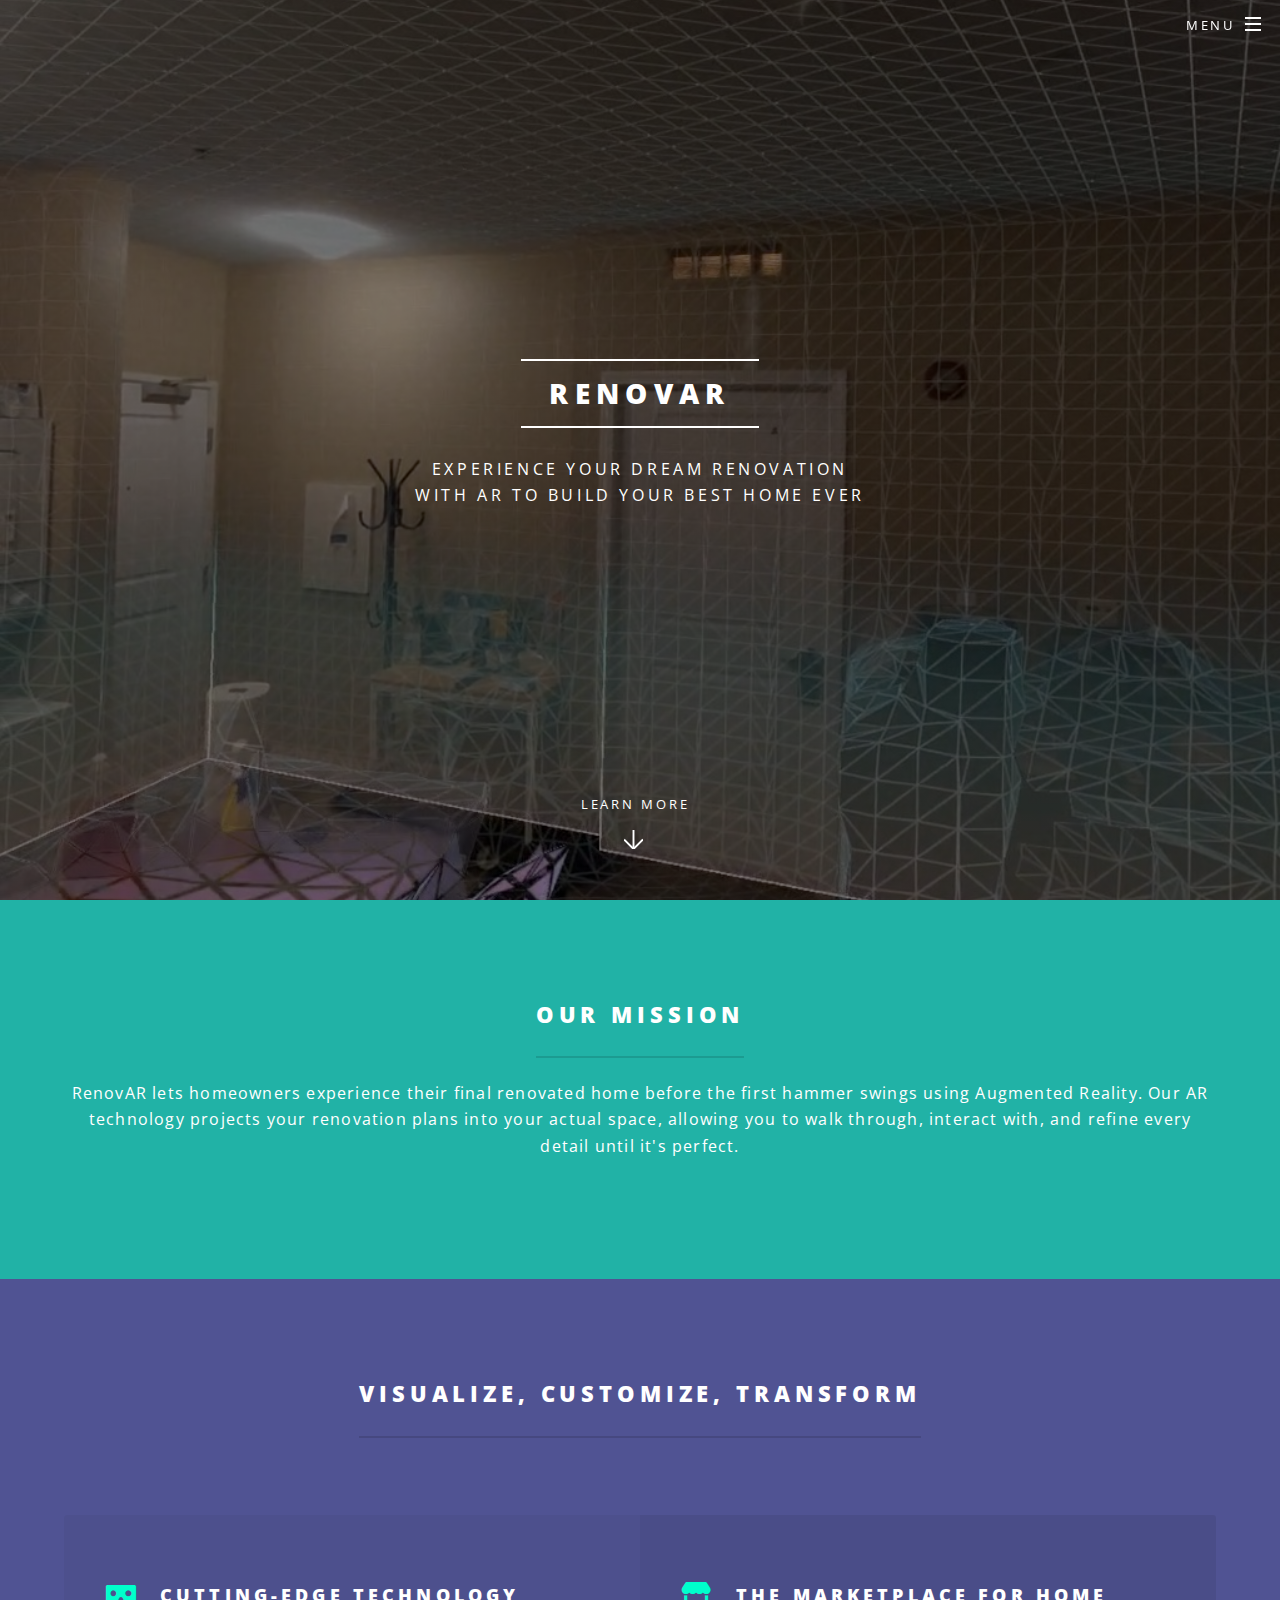
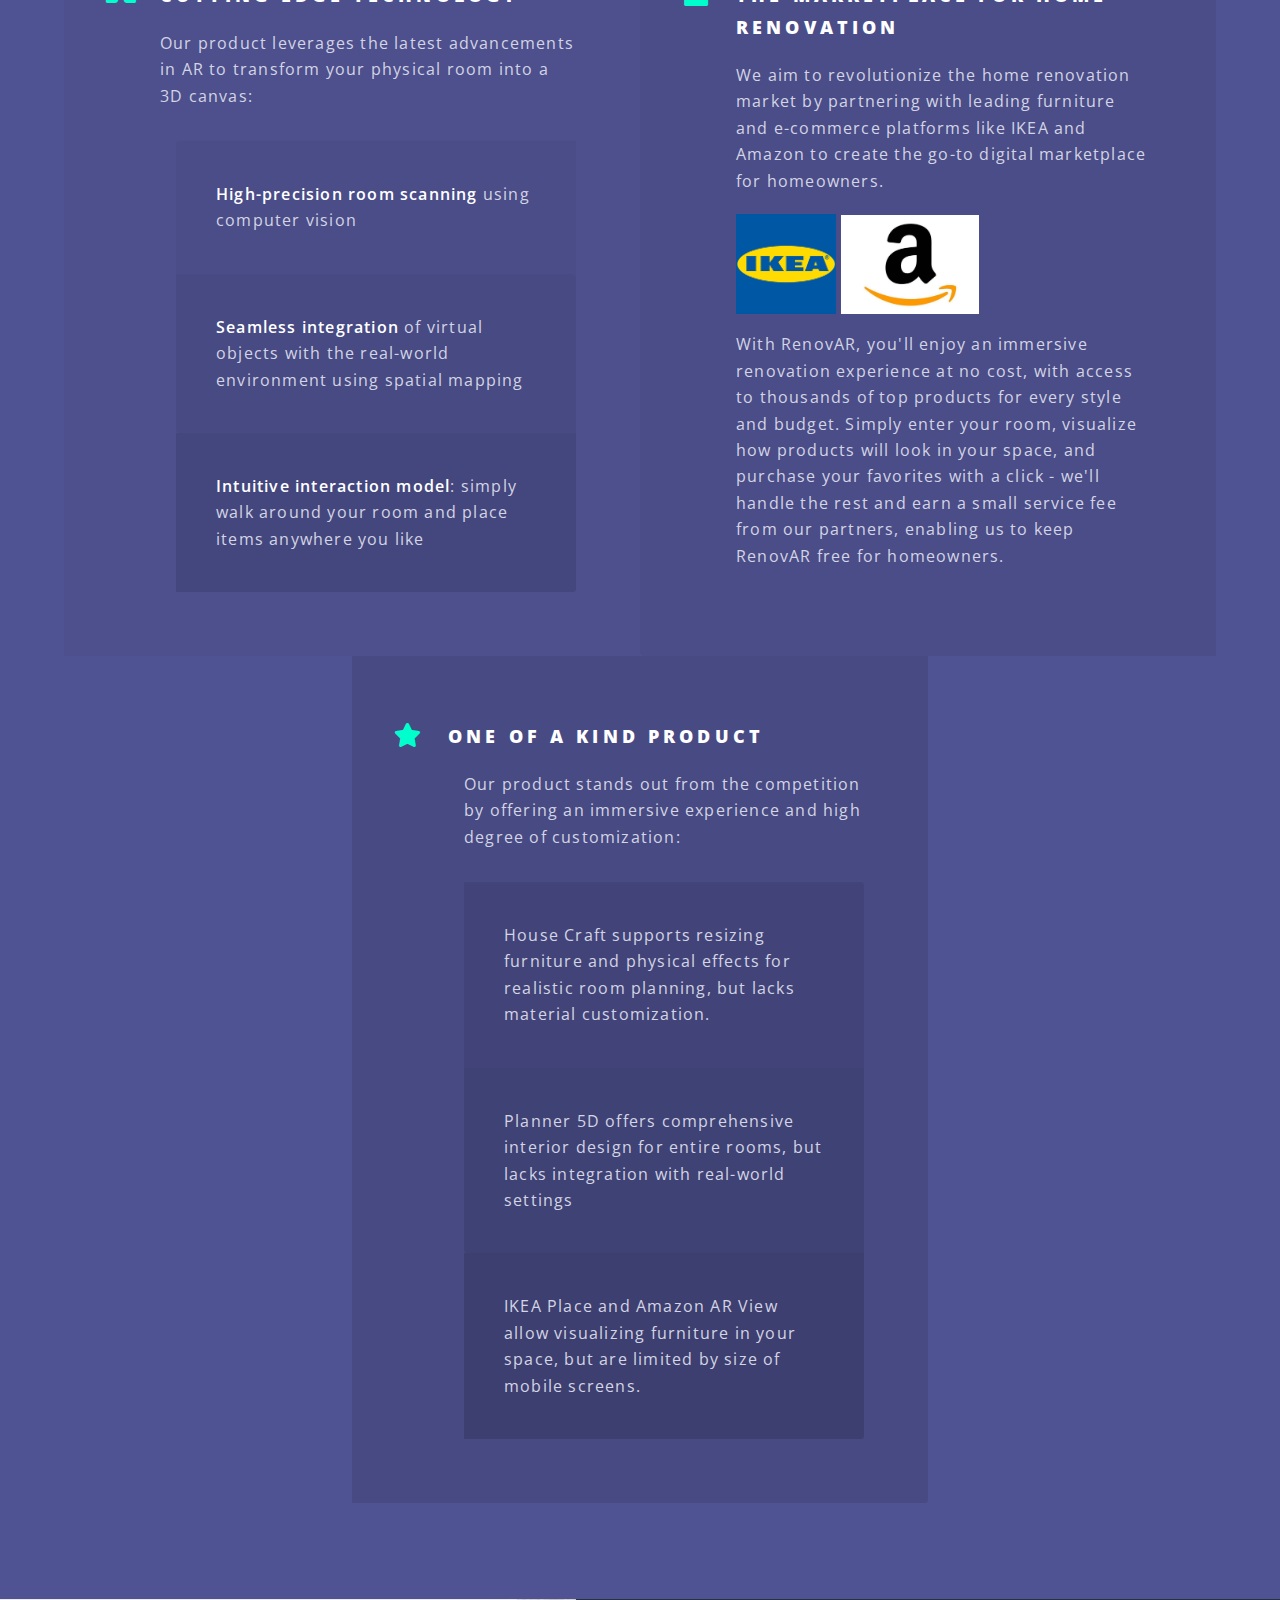
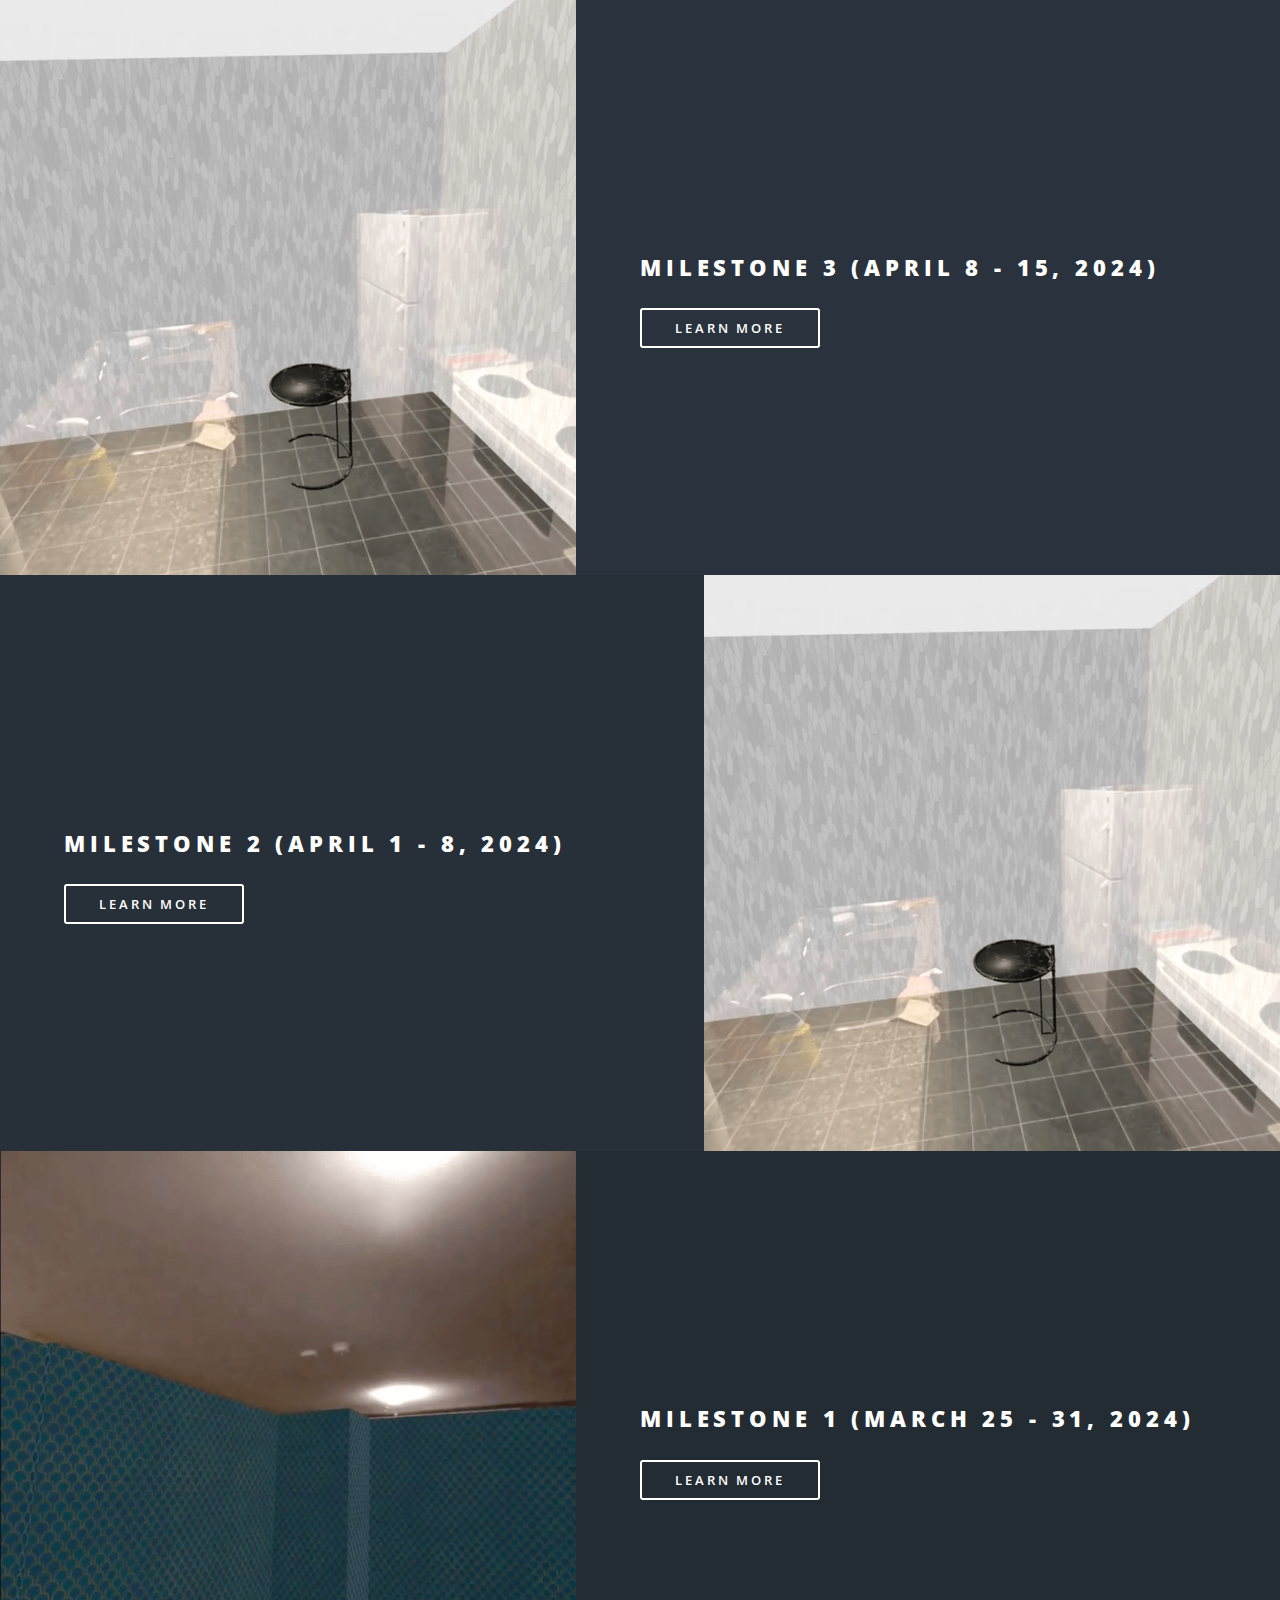
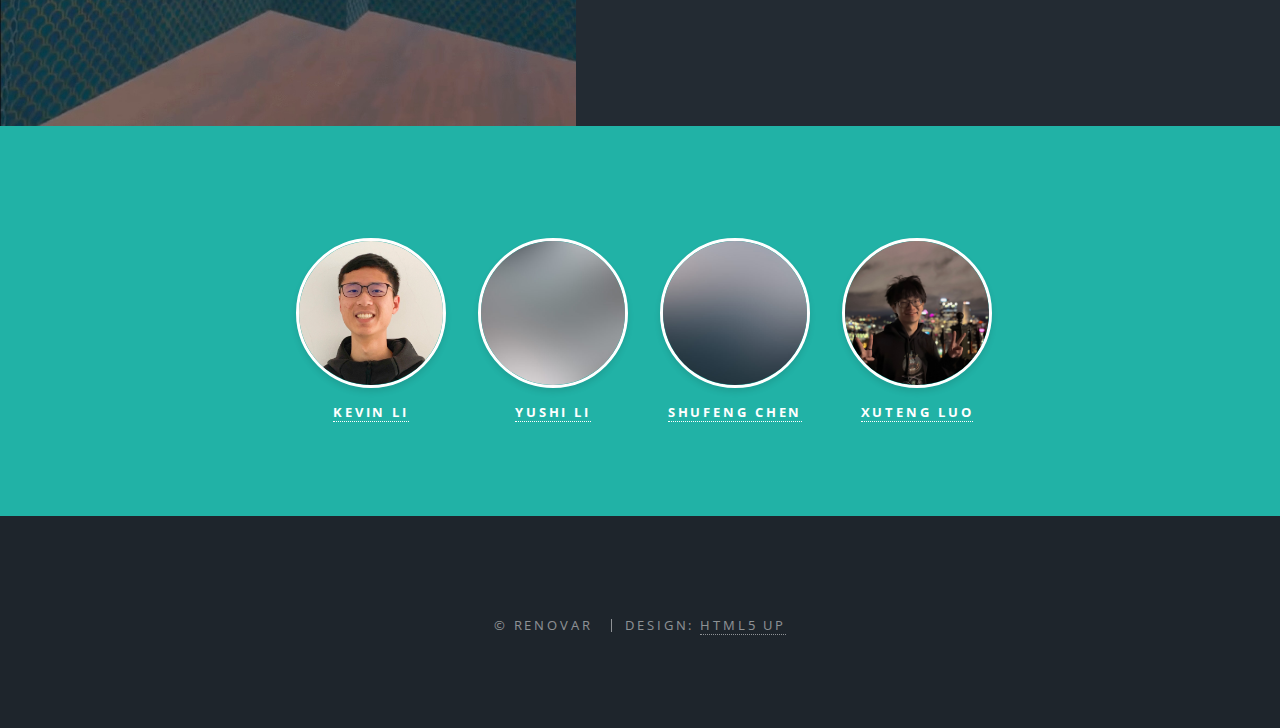
==== commit 7b7350e0: "Added milestone3 rough draft" ====
--- a/index.html
+++ b/index.html
@@ -34,6 +34,7 @@
                                 <li><a href="index.html">Home</a></li>
                                 <li><a href="Milestone1.html">Milestone1</a></li>
                                 <li><a href="Milestone2.html">Milestone2</a></li>
+                                <li><a href="Milestone3.html">Milestone3</a></li>
                                 <!-- <li><a href="generic.html">Generic</a></li>
 											<li><a href="elements.html">Elements</a></li>
 											<li><a href="#">Sign Up</a></li>
@@ -137,6 +138,13 @@
 
         <section id="two" class="wrapper alt style2">
             <section class="spotlight">
+                <div class="image"><img src="images/milestone2.jpg" alt="Milestone 3 Snapshot" /></div>
+                <div class="content">
+                    <h2>Milestone 3 (April 8 - 15, 2024)</h2>
+                    <a href="milestone3.html" class="button">Learn More</a>
+                </div>
+            </section>
+            <section class="spotlight">
                 <div class="image"><img src="images/milestone2.jpg" alt="Milestone 2 Snapshot" /></div>
                 <div class="content">
                     <h2>Milestone 2 (April 1 - 8, 2024)</h2>
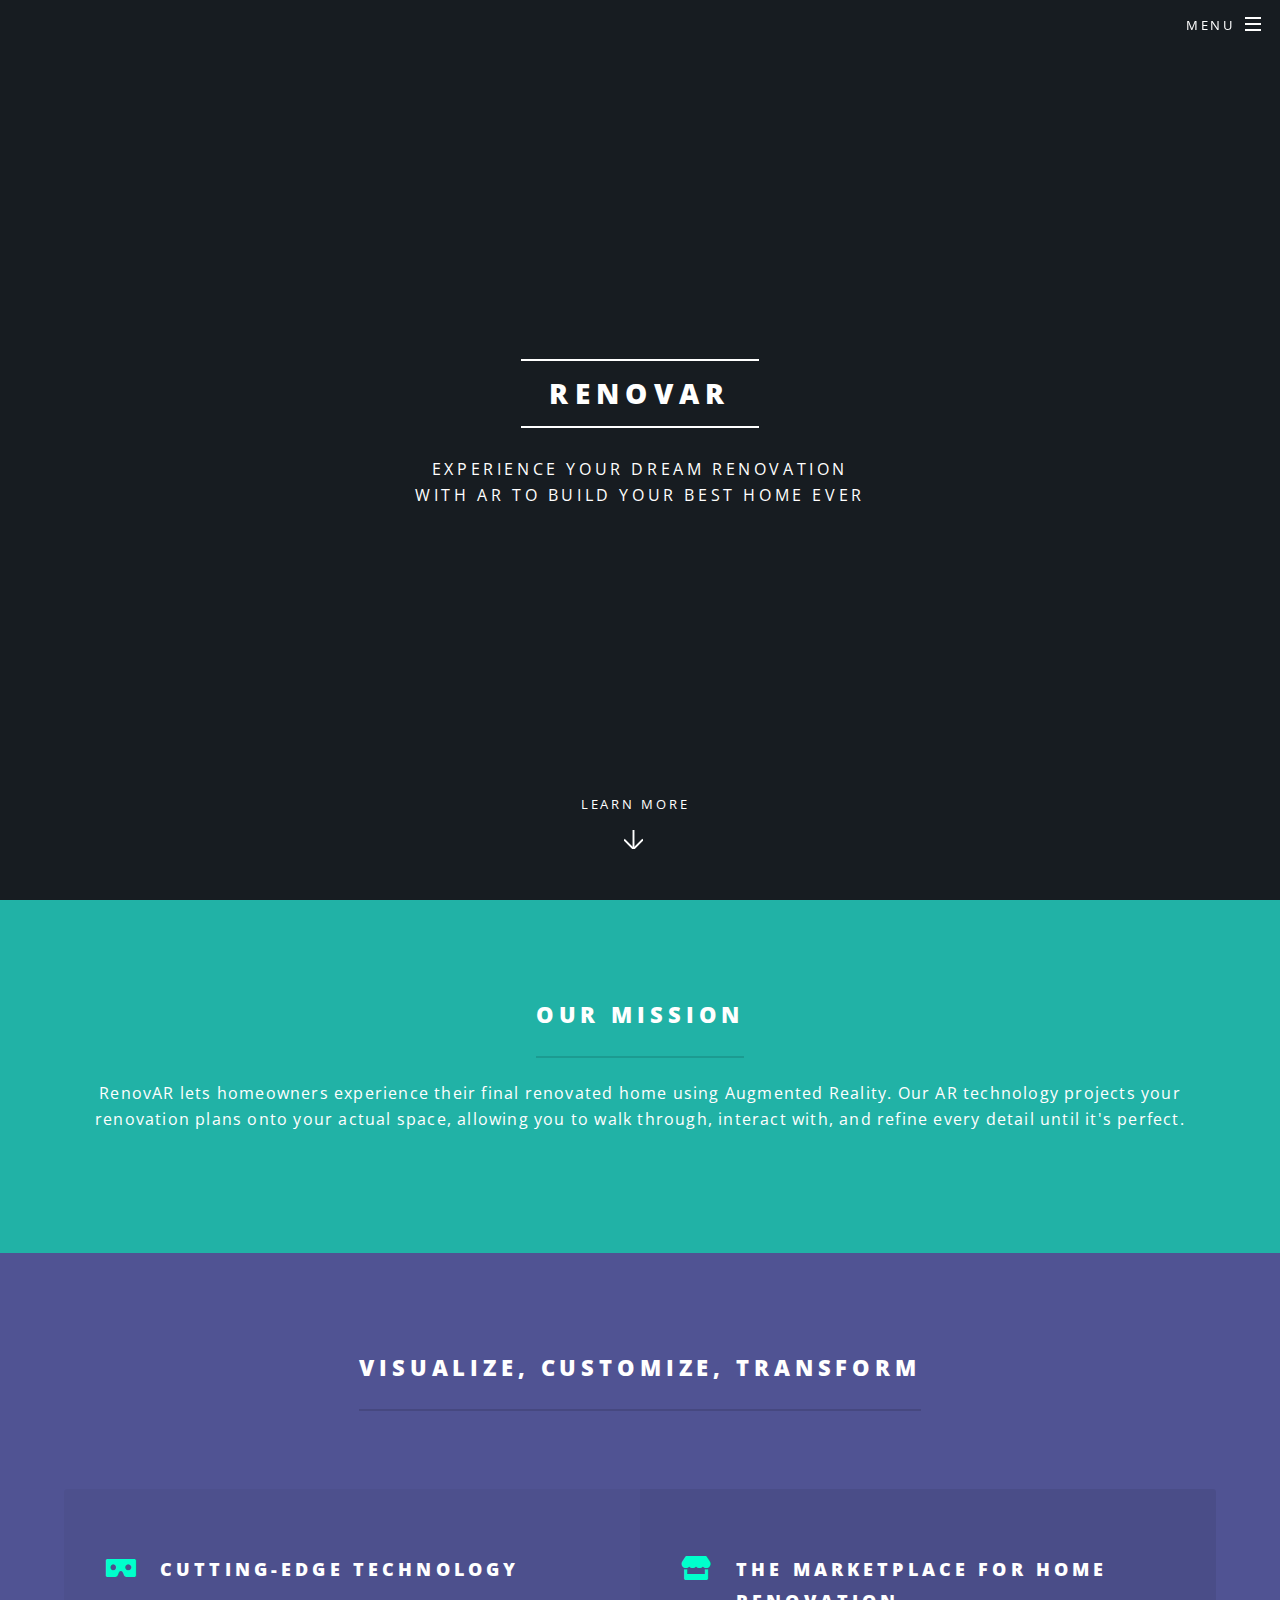
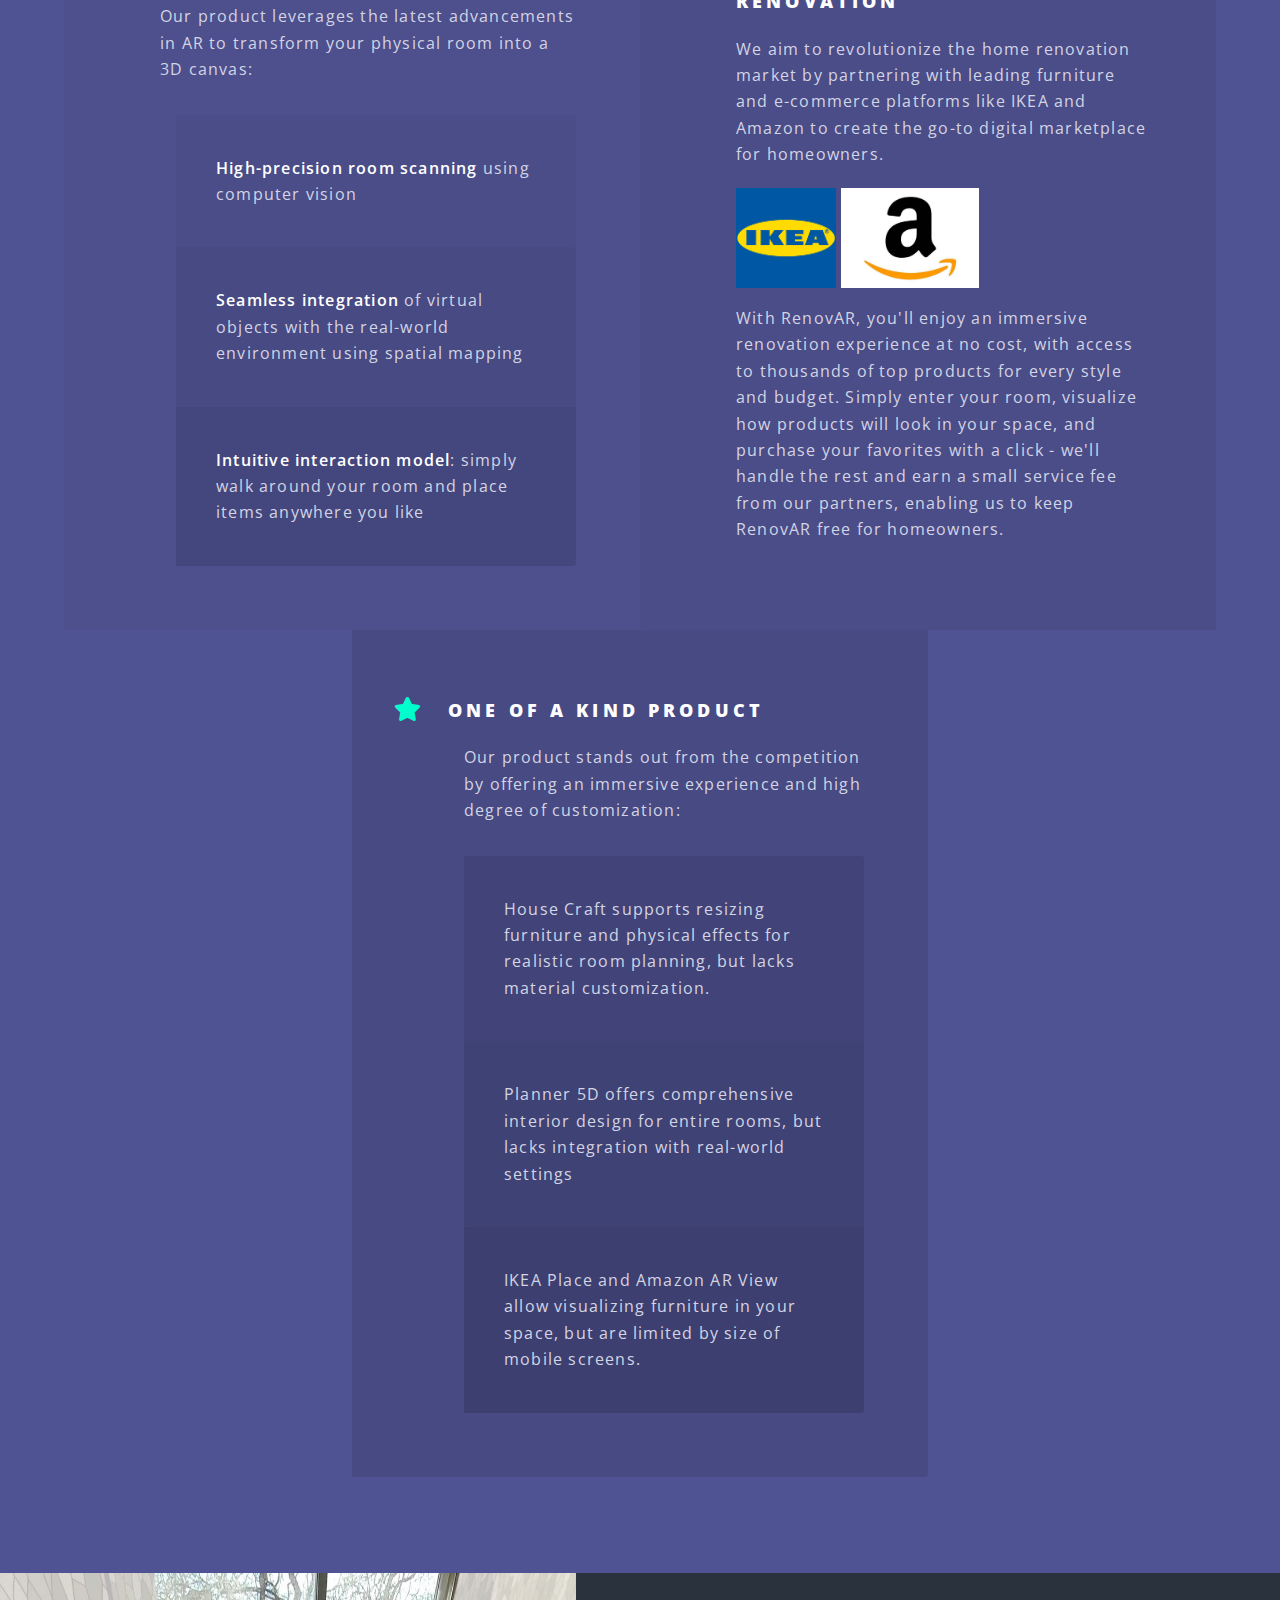
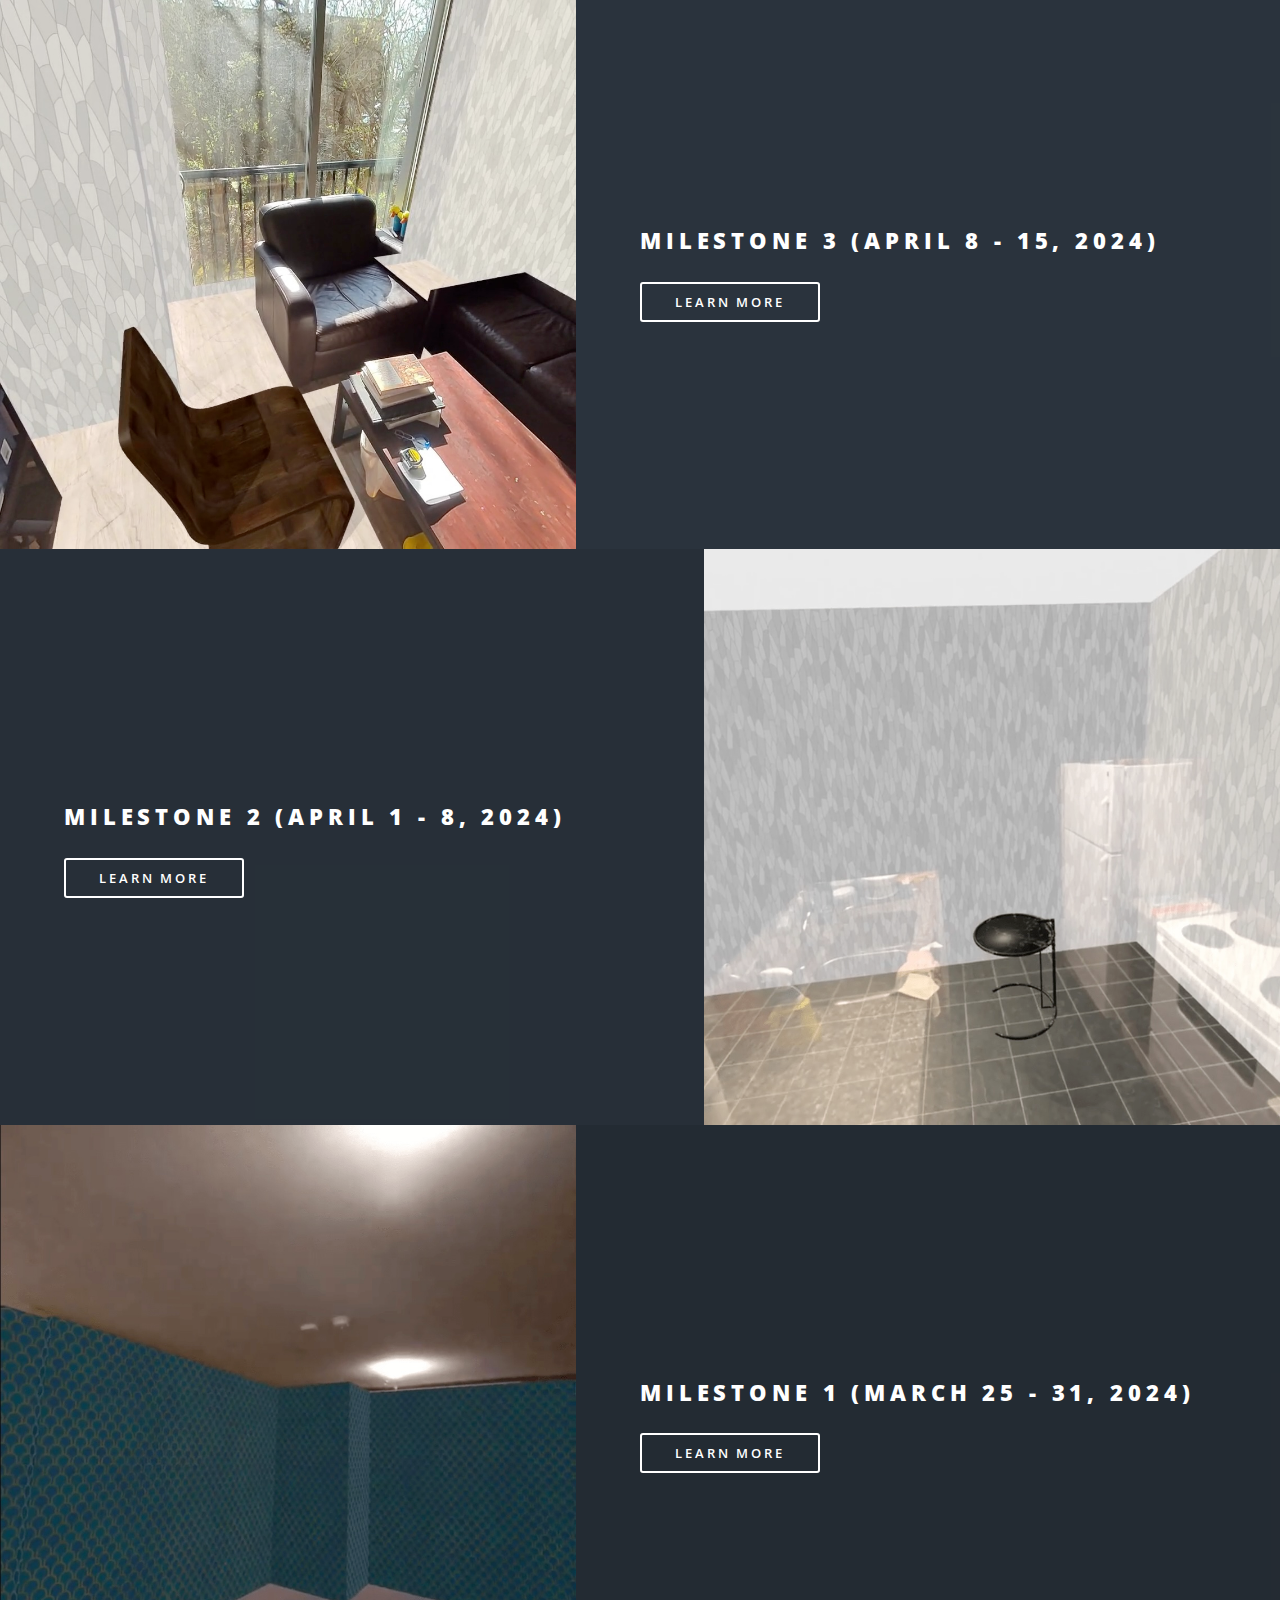
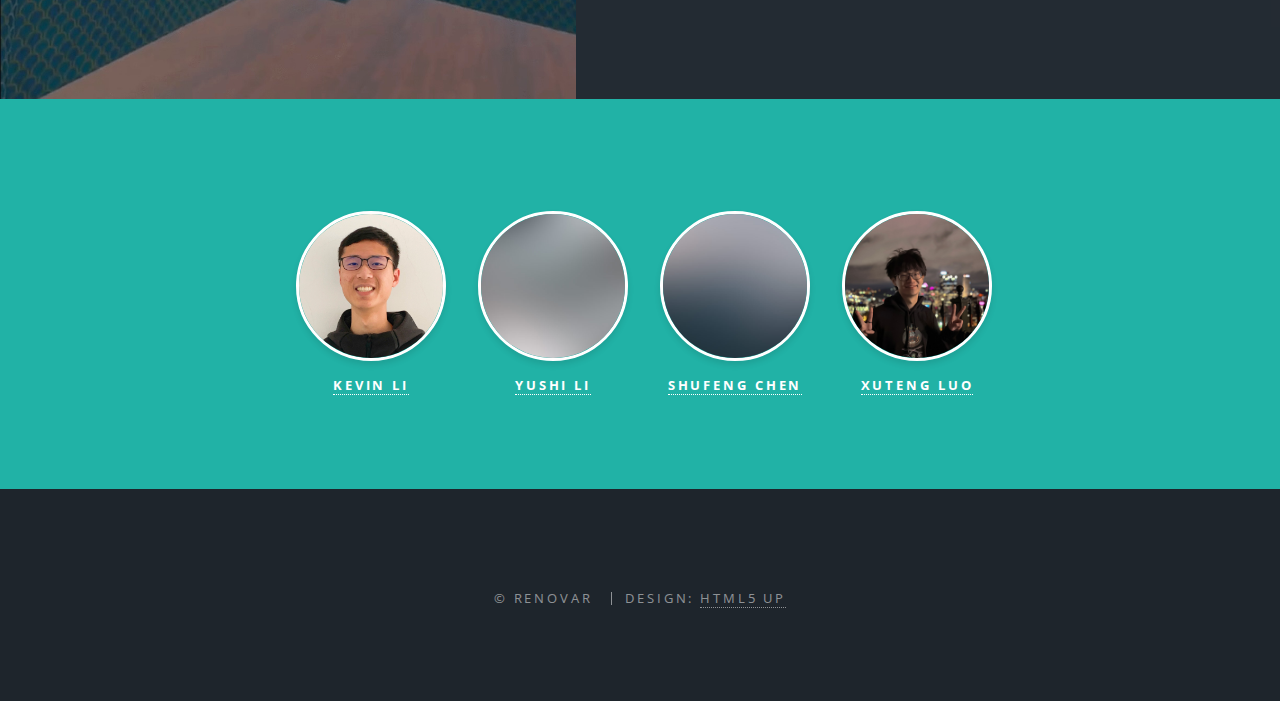
==== commit fc73808d: "Add milestone3.jpg" ====
--- a/index.html
+++ b/index.html
@@ -65,9 +65,8 @@
             <div class="inner">
                 <header class="major">
                     <h2>Our Mission</h2>
-                    <p>RenovAR lets homeowners experience their final renovated home before the first hammer swings
-                        using Augmented
-                        Reality. Our AR technology projects your renovation plans into your actual space, allowing you
+                    <p>RenovAR lets homeowners experience their final renovated home using Augmented
+                        Reality. Our AR technology projects your renovation plans onto your actual space, allowing you
                         to walk
                         through, interact with, and refine every detail until it's perfect.</p>
                 </header>
@@ -138,7 +137,7 @@
 
         <section id="two" class="wrapper alt style2">
             <section class="spotlight">
-                <div class="image"><img src="images/milestone2.jpg" alt="Milestone 3 Snapshot" /></div>
+                <div class="image"><img src="images/milestone3.jpg" alt="Milestone 3 Snapshot" /></div>
                 <div class="content">
                     <h2>Milestone 3 (April 8 - 15, 2024)</h2>
                     <a href="milestone3.html" class="button">Learn More</a>
--- a/assets/css/main.css
+++ b/assets/css/main.css
@@ -3968,10 +3968,10 @@
 /* Landing */
 
 	body.landing #page-wrapper {
-		background-image: -moz-linear-gradient(top, rgba(0,0,0,0.5), rgba(0,0,0,0.5)), url("../../images/banner.jpg");
-		background-image: -webkit-linear-gradient(top, rgba(0,0,0,0.5), rgba(0,0,0,0.5)), url("../../images/banner.jpg");
-		background-image: -ms-linear-gradient(top, rgba(0,0,0,0.5), rgba(0,0,0,0.5)), url("../../images/banner.jpg");
-		background-image: linear-gradient(top, rgba(0,0,0,0.5), rgba(0,0,0,0.5)), url("../../images/banner.jpg");
+		background-image: -moz-linear-gradient(top, rgba(0,0,0,0.5), rgba(0,0,0,0.5)), url("../../images/banner.gif");
+		background-image: -webkit-linear-gradient(top, rgba(0,0,0,0.5), rgba(0,0,0,0.5)), url("../../images/banner.gif");
+		background-image: -ms-linear-gradient(top, rgba(0,0,0,0.5), rgba(0,0,0,0.5)), url("../../images/banner.gif");
+		background-image: linear-gradient(top, rgba(0,0,0,0.5), rgba(0,0,0,0.5)), url("../../images/banner.gif");
 		background-attachment: fixed;
 		background-position: center center;
 		background-repeat: no-repeat;
@@ -3989,10 +3989,10 @@
 
 	body.is-mobile.landing #banner,
 	body.is-mobile.landing .wrapper.style4 {
-		background-image: -moz-linear-gradient(top, rgba(0,0,0,0.5), rgba(0,0,0,0.5)), url("../../images/banner.jpg");
-		background-image: -webkit-linear-gradient(top, rgba(0,0,0,0.5), rgba(0,0,0,0.5)), url("../../images/banner.jpg");
-		background-image: -ms-linear-gradient(top, rgba(0,0,0,0.5), rgba(0,0,0,0.5)), url("../../images/banner.jpg");
-		background-image: linear-gradient(top, rgba(0,0,0,0.5), rgba(0,0,0,0.5)), url("../../images/banner.jpg");
+		background-image: -moz-linear-gradient(top, rgba(0,0,0,0.5), rgba(0,0,0,0.5)), url("../../images/banner.gif");
+		background-image: -webkit-linear-gradient(top, rgba(0,0,0,0.5), rgba(0,0,0,0.5)), url("../../images/banner.gif");
+		background-image: -ms-linear-gradient(top, rgba(0,0,0,0.5), rgba(0,0,0,0.5)), url("../../images/banner.gif");
+		background-image: linear-gradient(top, rgba(0,0,0,0.5), rgba(0,0,0,0.5)), url("../../images/banner.gif");
 		background-position: center center;
 		background-repeat: no-repeat;
 		background-size: cover;
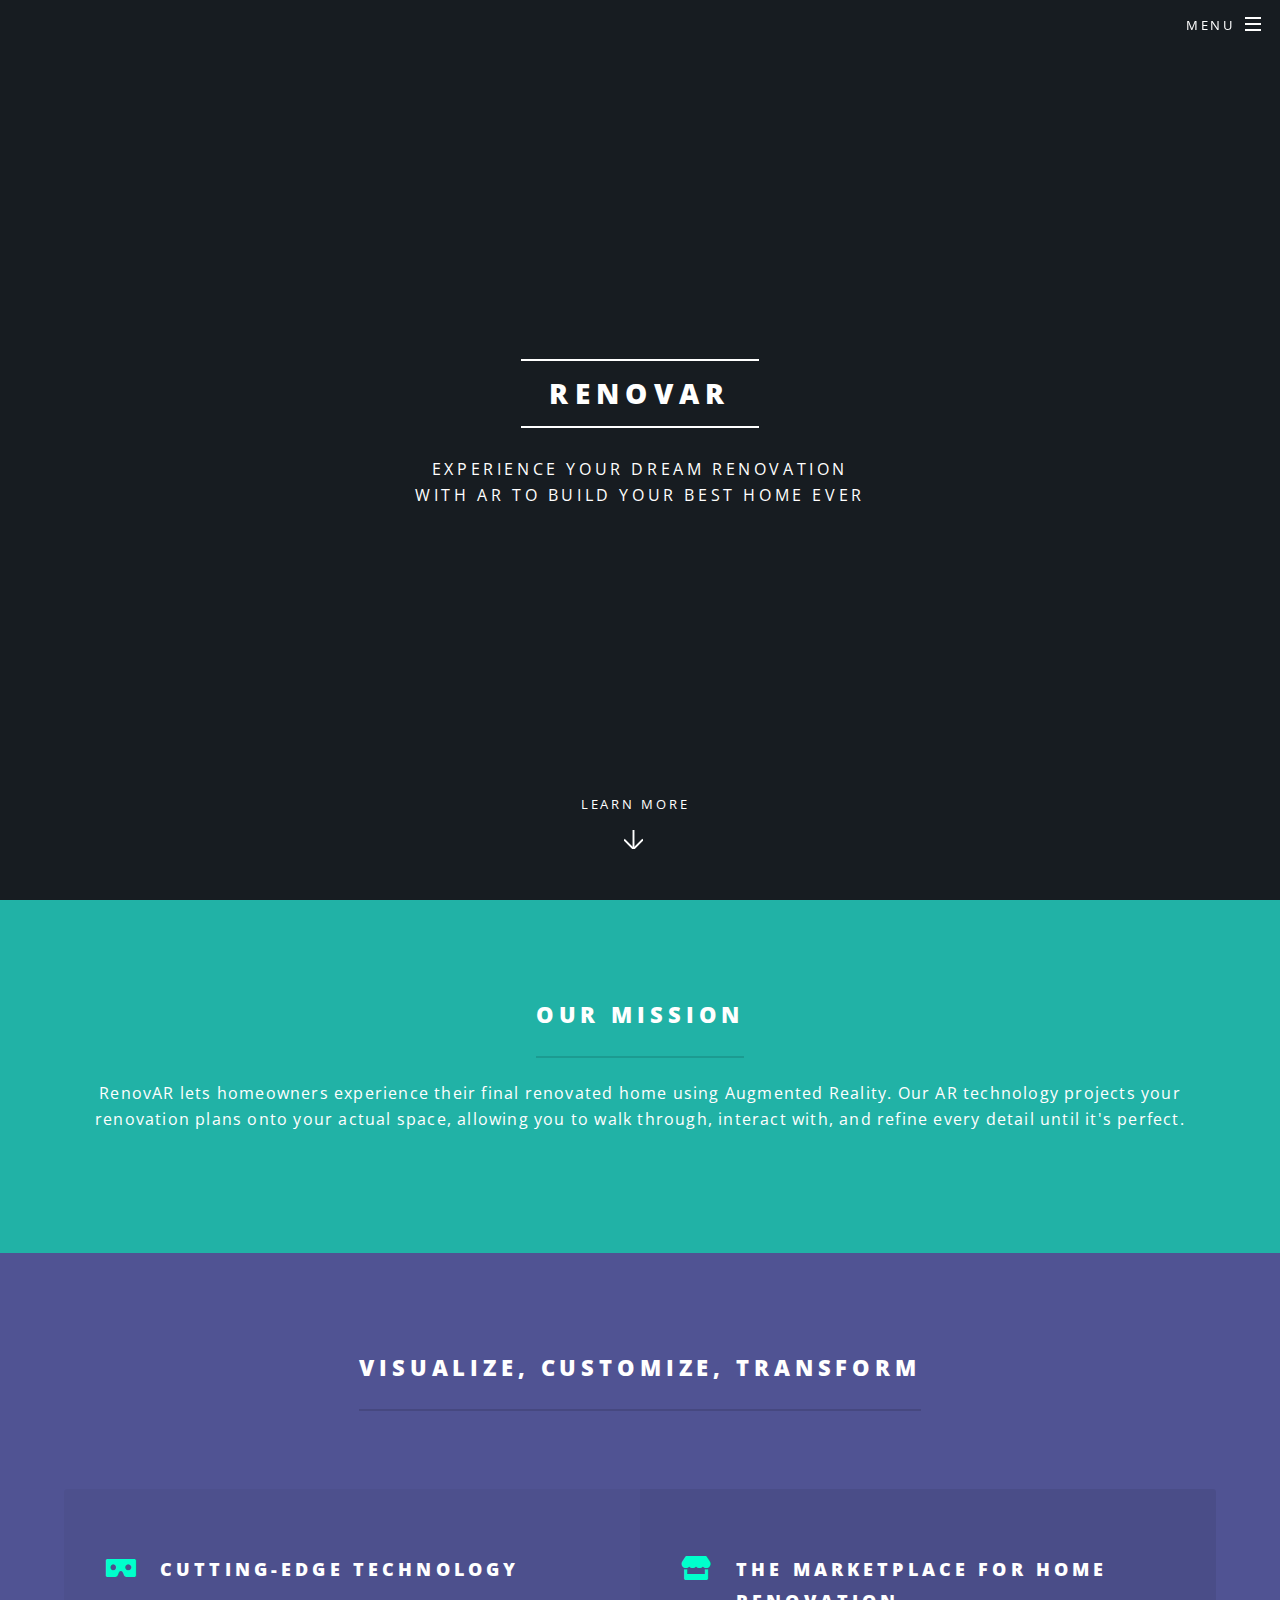
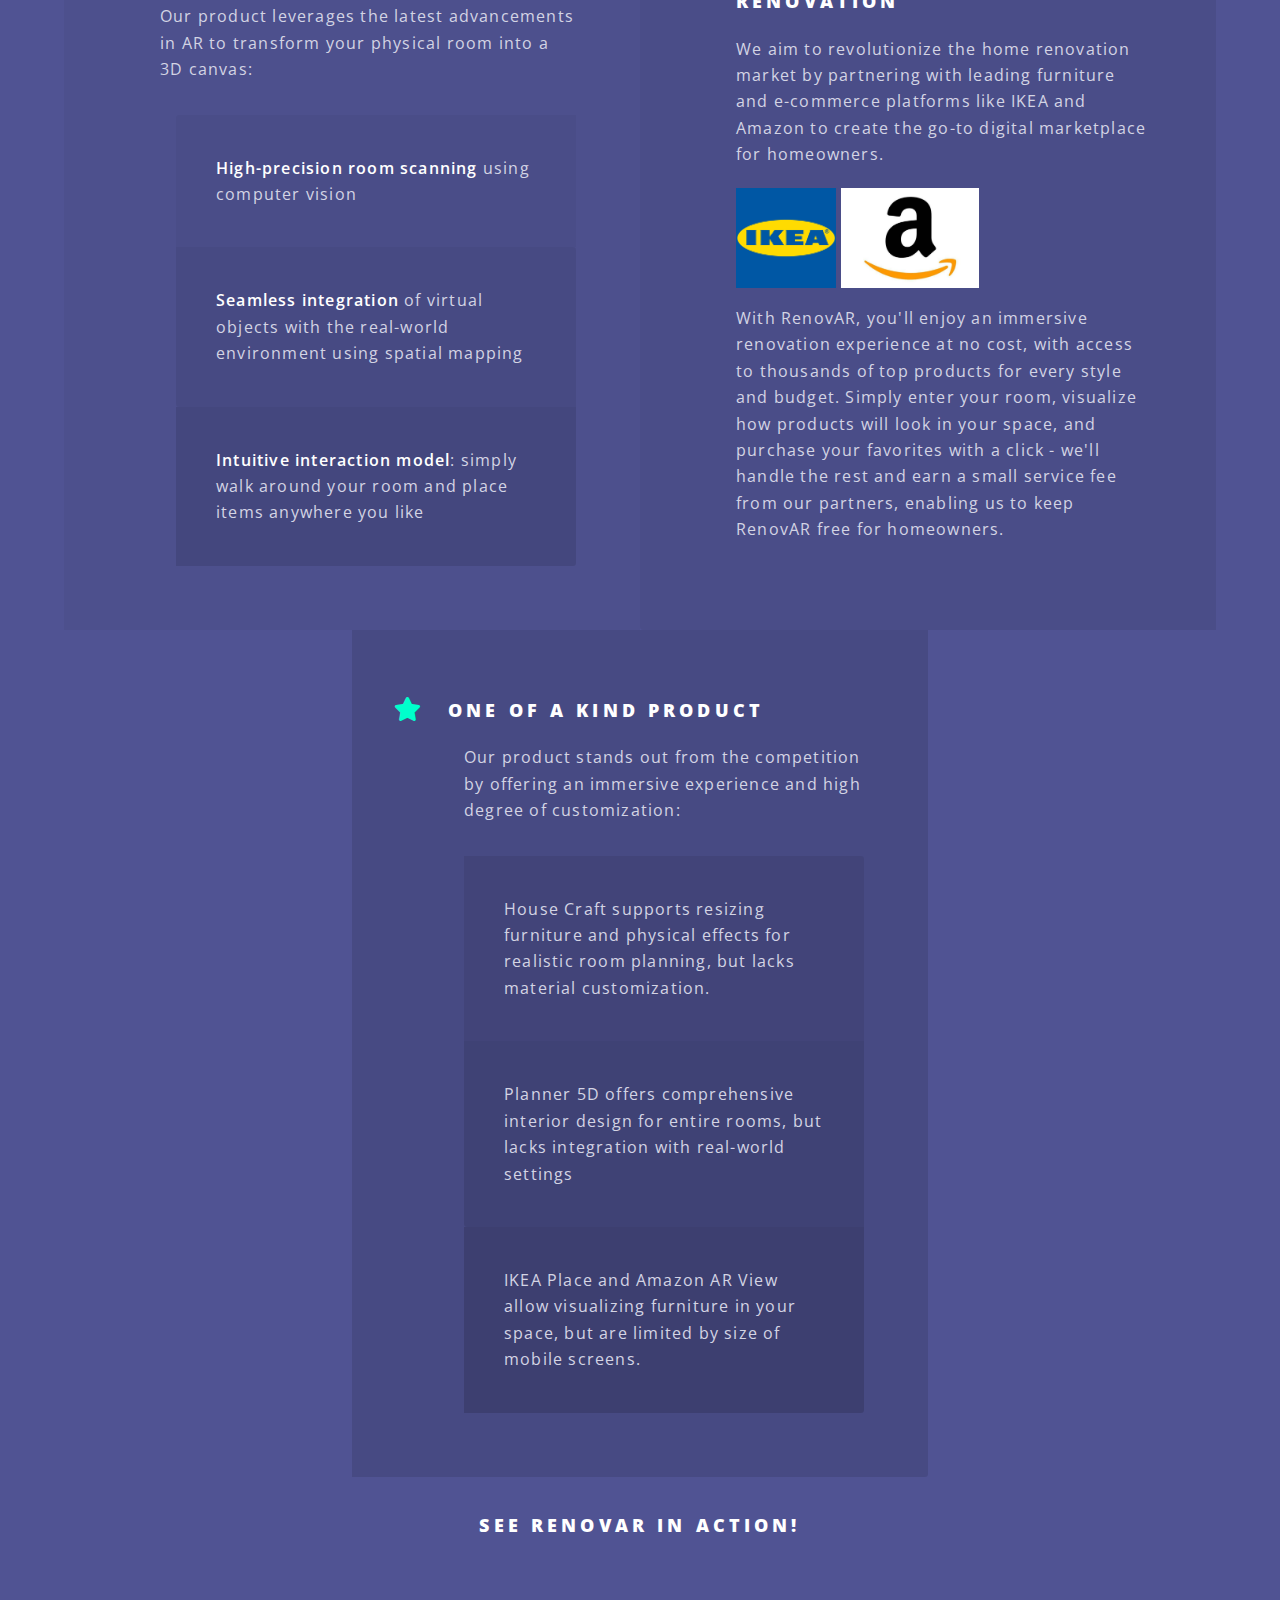
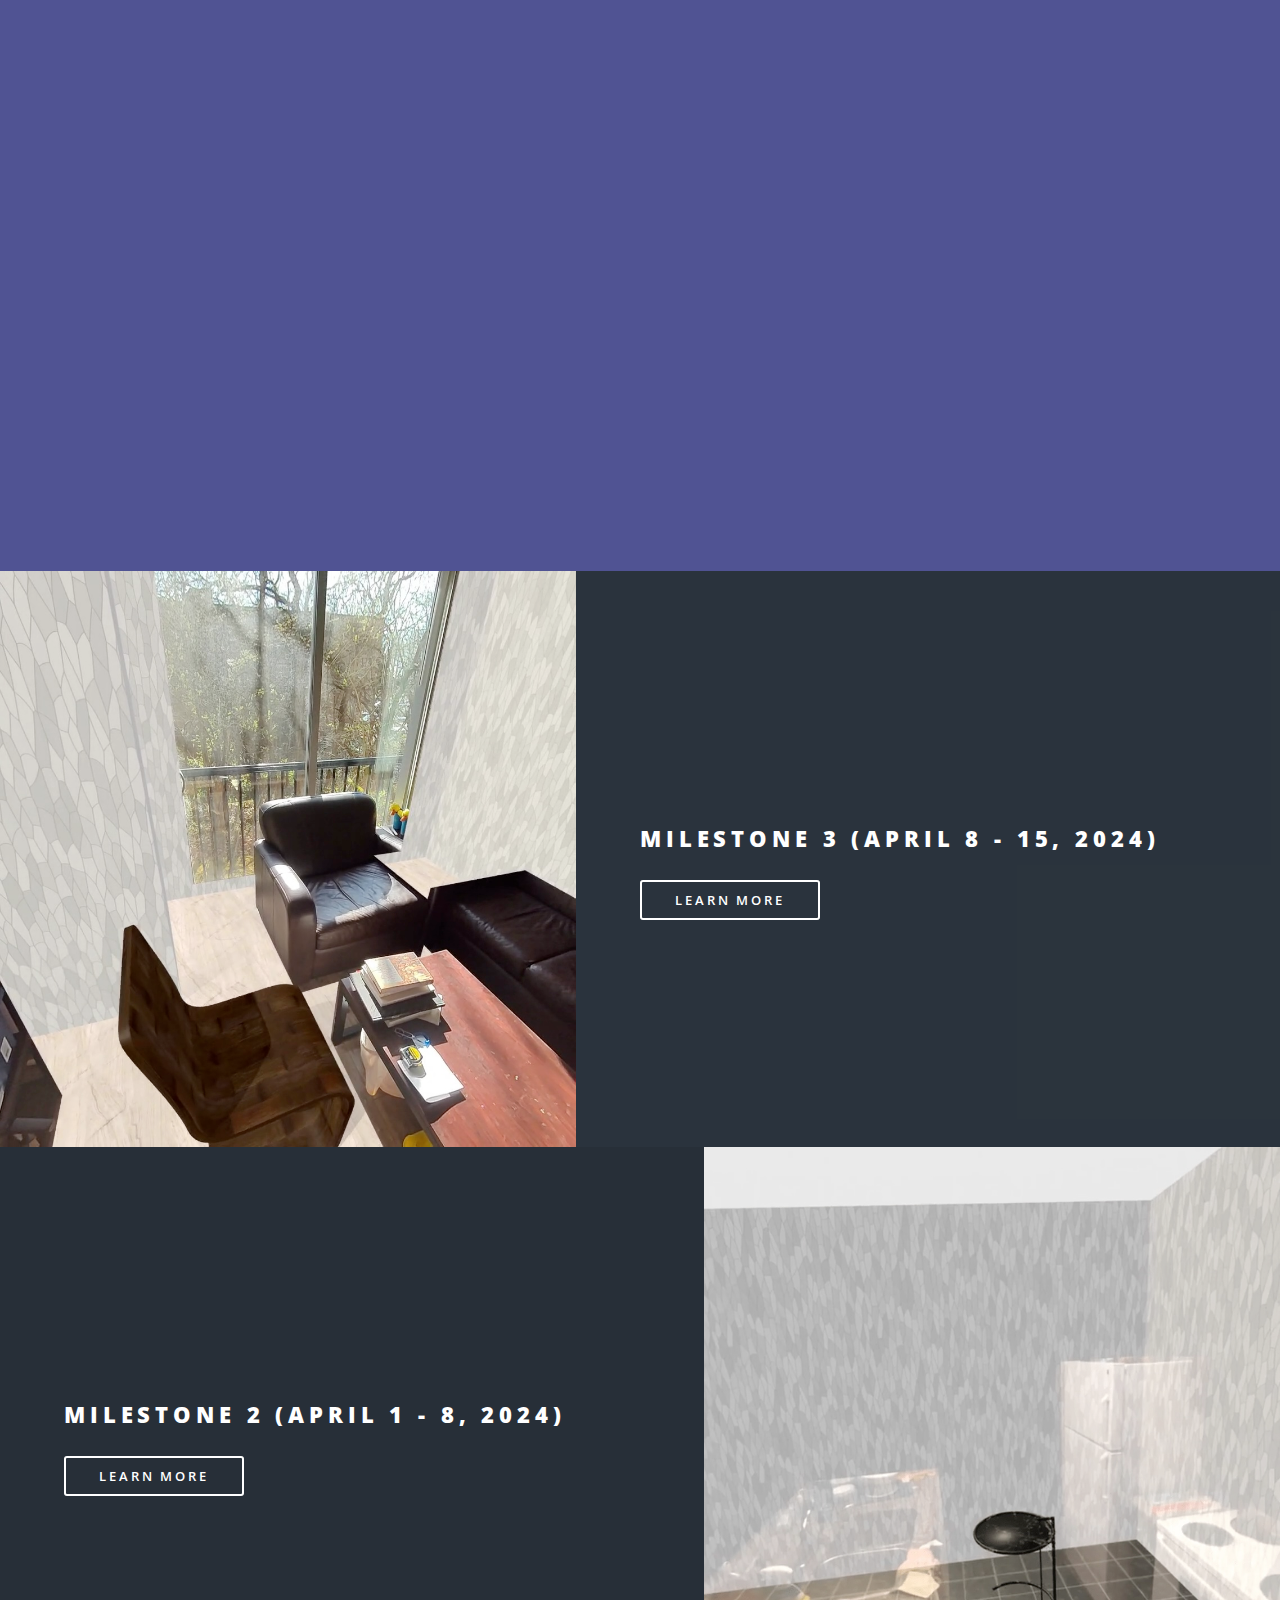
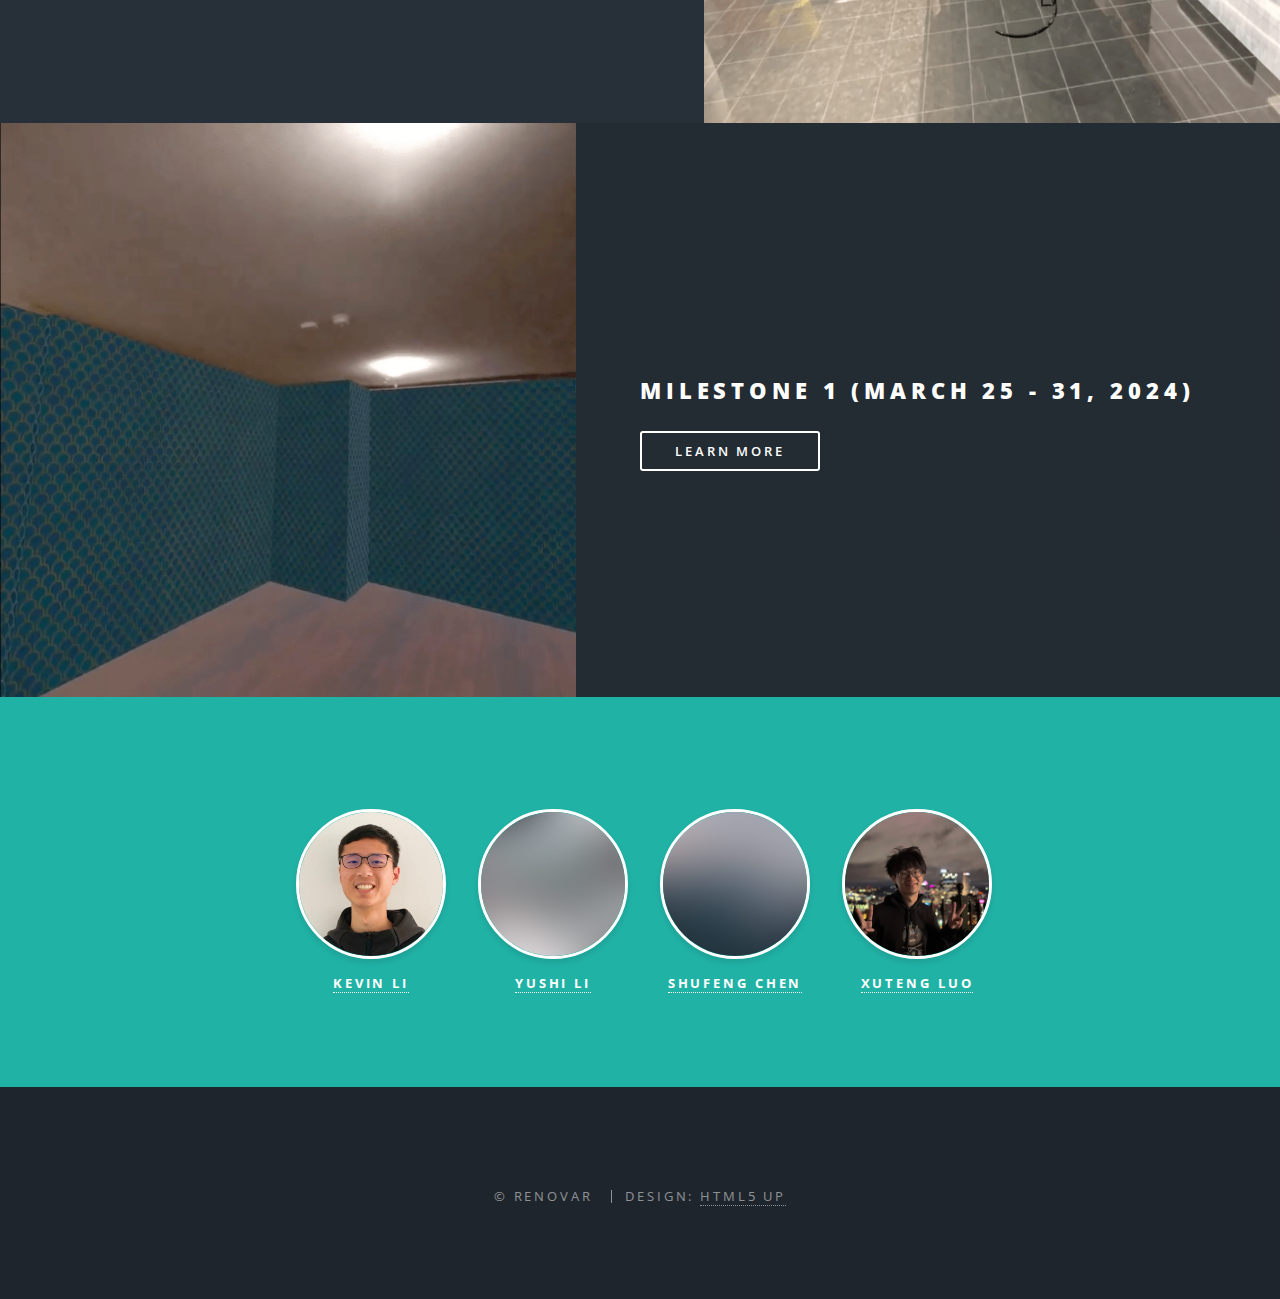
==== commit a370b520: "Add trailer to landing page" ====
--- a/index.html
+++ b/index.html
@@ -32,9 +32,9 @@
                         <div id="menu">
                             <ul>
                                 <li><a href="index.html">Home</a></li>
-                                <li><a href="Milestone1.html">Milestone1</a></li>
-                                <li><a href="Milestone2.html">Milestone2</a></li>
-                                <li><a href="Milestone3.html">Milestone3</a></li>
+                                <li><a href="milestone1.html">Milestone1</a></li>
+                                <li><a href="milestone2.html">Milestone2</a></li>
+                                <li><a href="milestone3.html">Milestone3</a></li>
                                 <!-- <li><a href="generic.html">Generic</a></li>
 											<li><a href="elements.html">Elements</a></li>
 											<li><a href="#">Sign Up</a></li>
@@ -133,6 +133,17 @@
                     </li>
                 </ul>
             </div>
+
+            <figure style="margin: 0; text-align: center;">
+                <figcaption style="margin-top: 10px;">
+                    <h3>See RenovAR in Action!</h3>
+                </figcaption>
+                <iframe
+                    src="https://customer-txd9t6nn5clphx9i.cloudflarestream.com/cf5a9bd6152fcbfe0d101aaaeb23d811/iframe?poster=https%3A%2F%2Fcustomer-txd9t6nn5clphx9i.cloudflarestream.com%2Fcf5a9bd6152fcbfe0d101aaaeb23d811%2Fthumbnails%2Fthumbnail.jpg%3Ftime%3D%26height%3D600"
+                    loading="lazy" style="border: none; width: 80%; max-width: 800px; height: 60vh;"
+                    allow="accelerometer; gyroscope; autoplay; encrypted-media; picture-in-picture;"
+                    allowfullscreen="true"></iframe>
+            </figure>
         </section>
 
         <section id="two" class="wrapper alt style2">
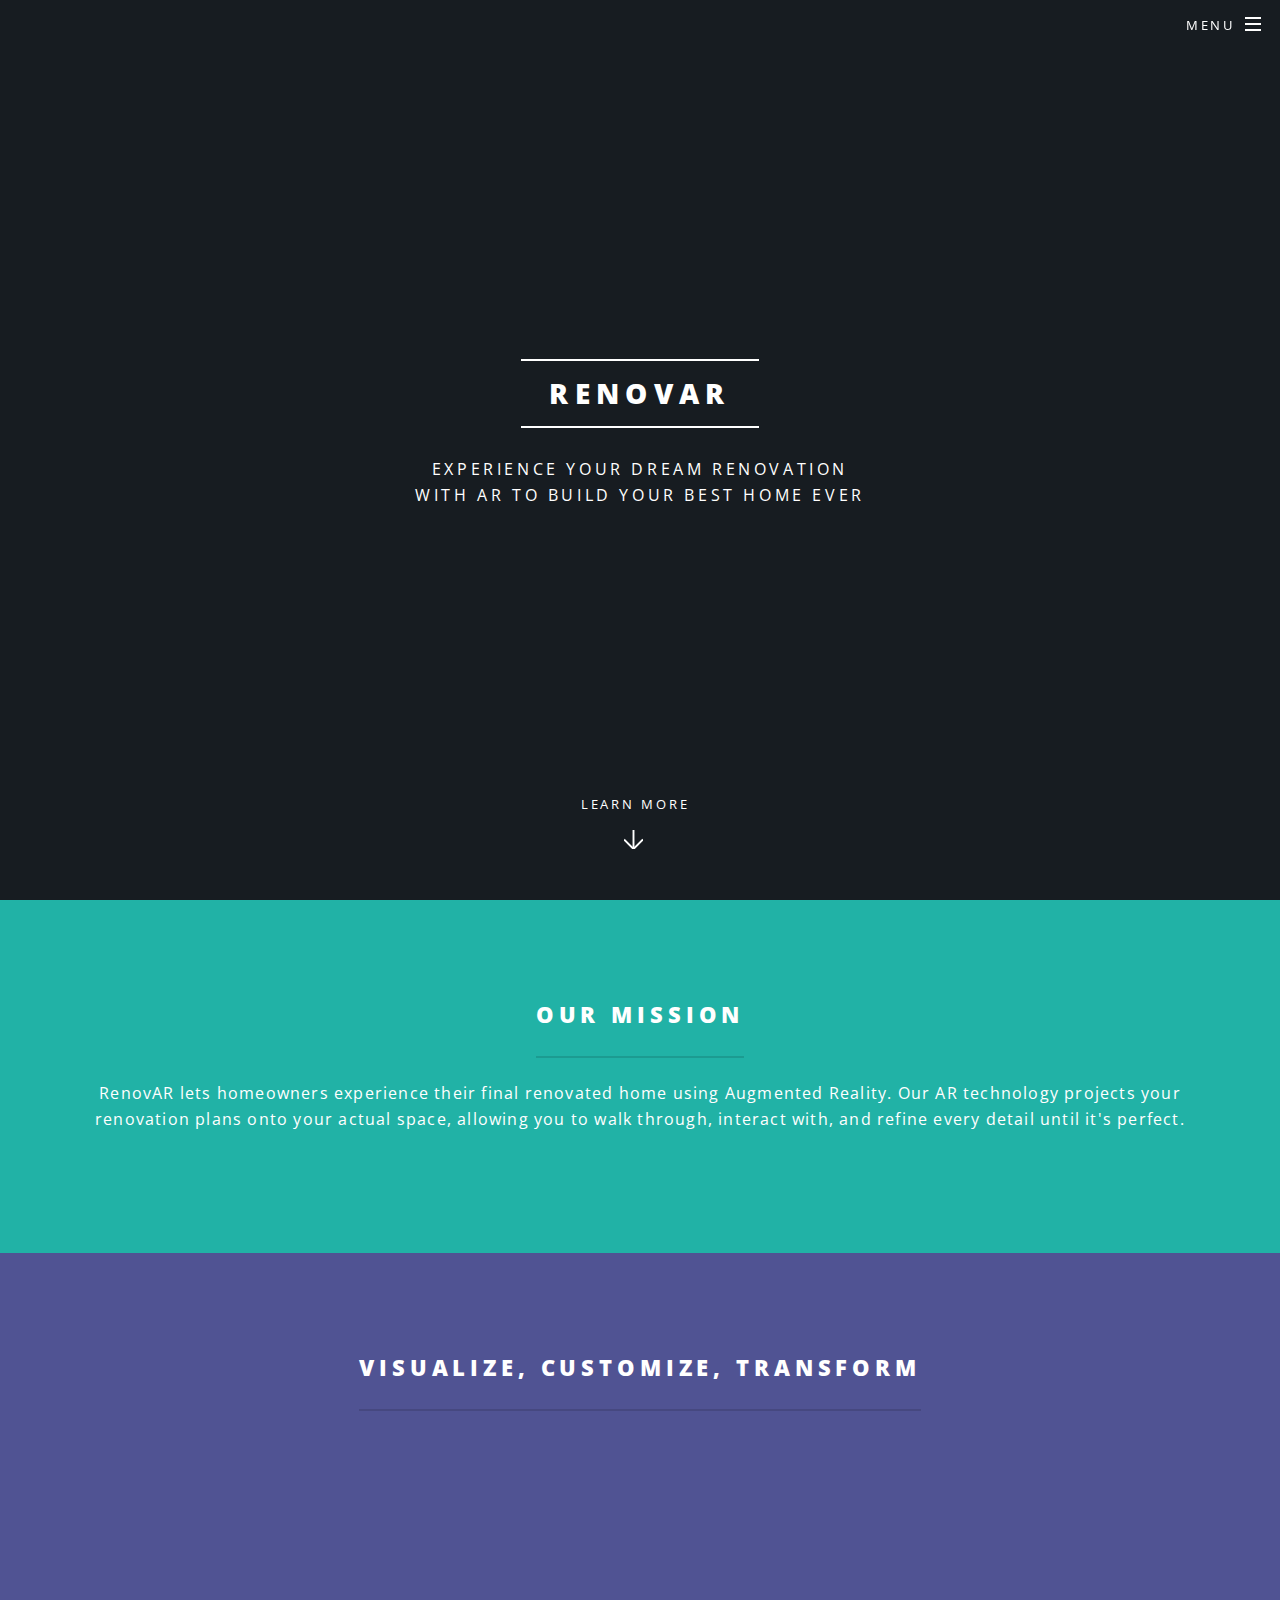
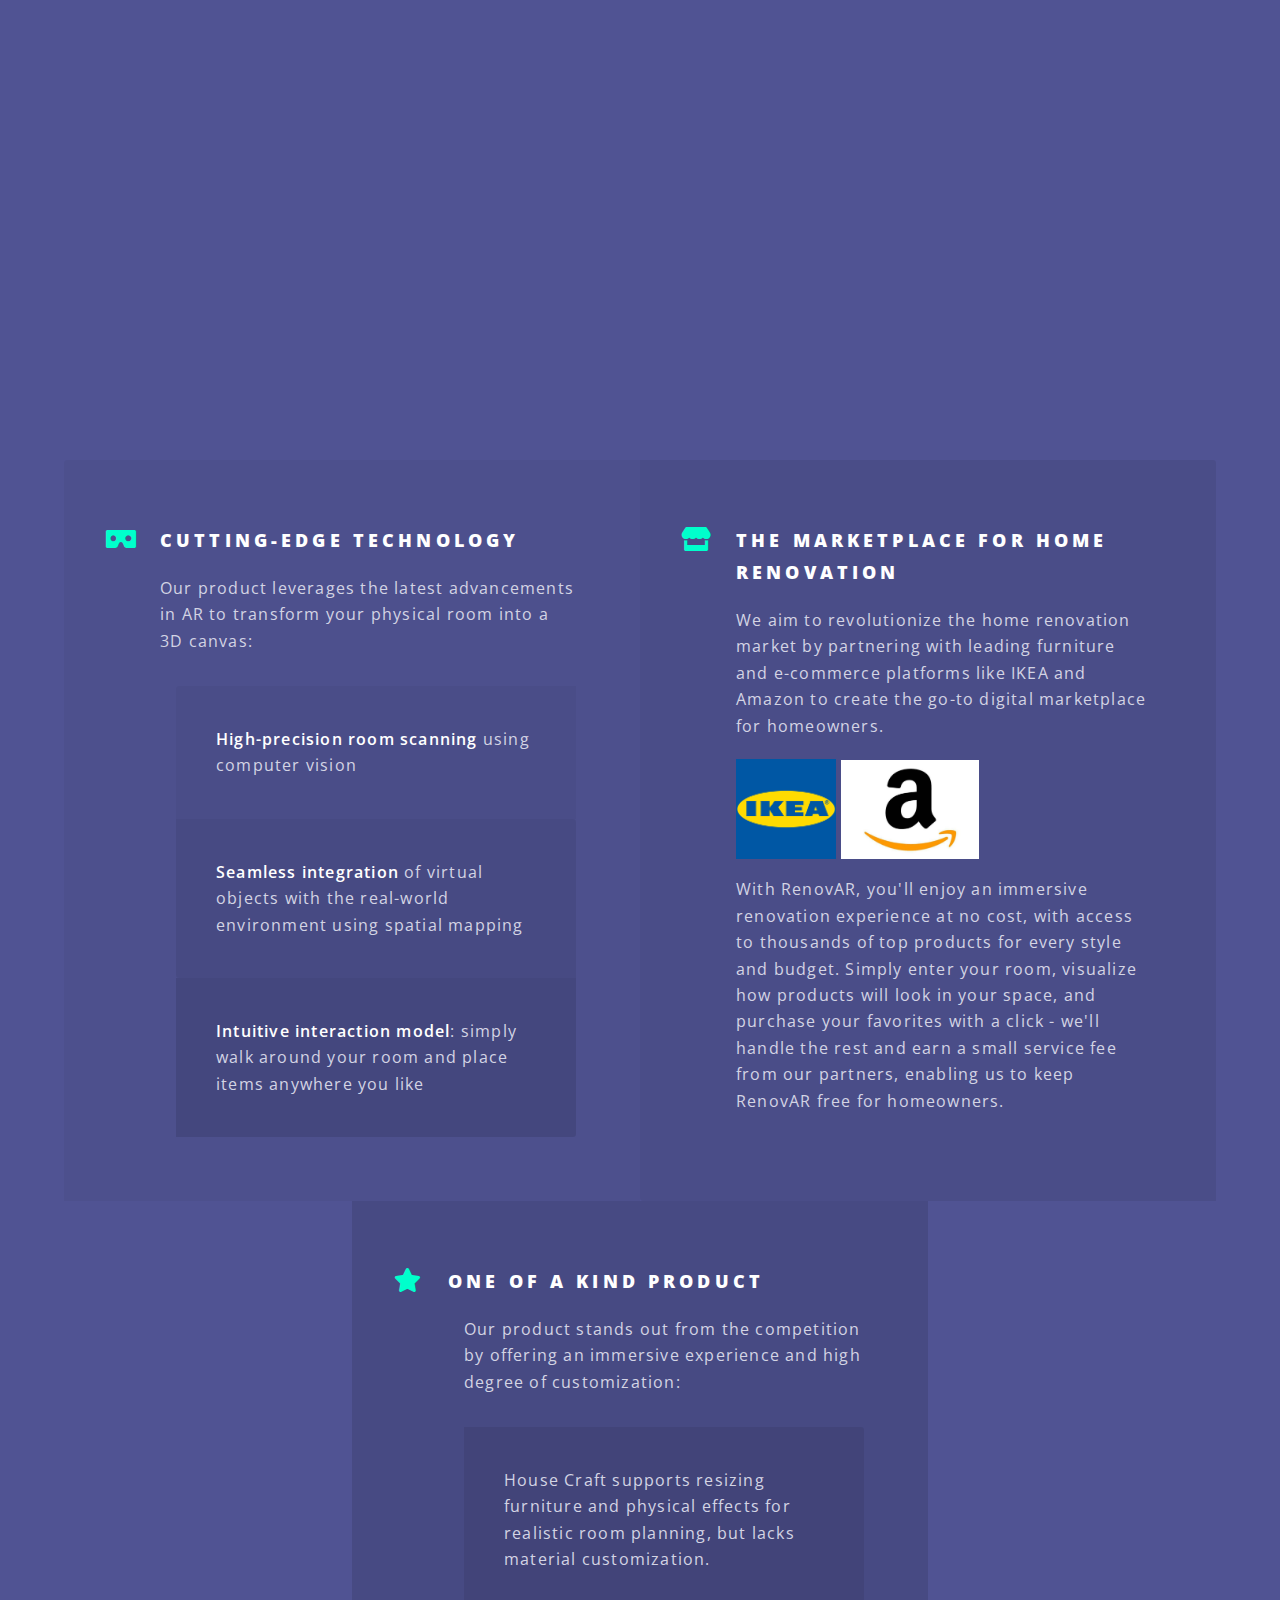
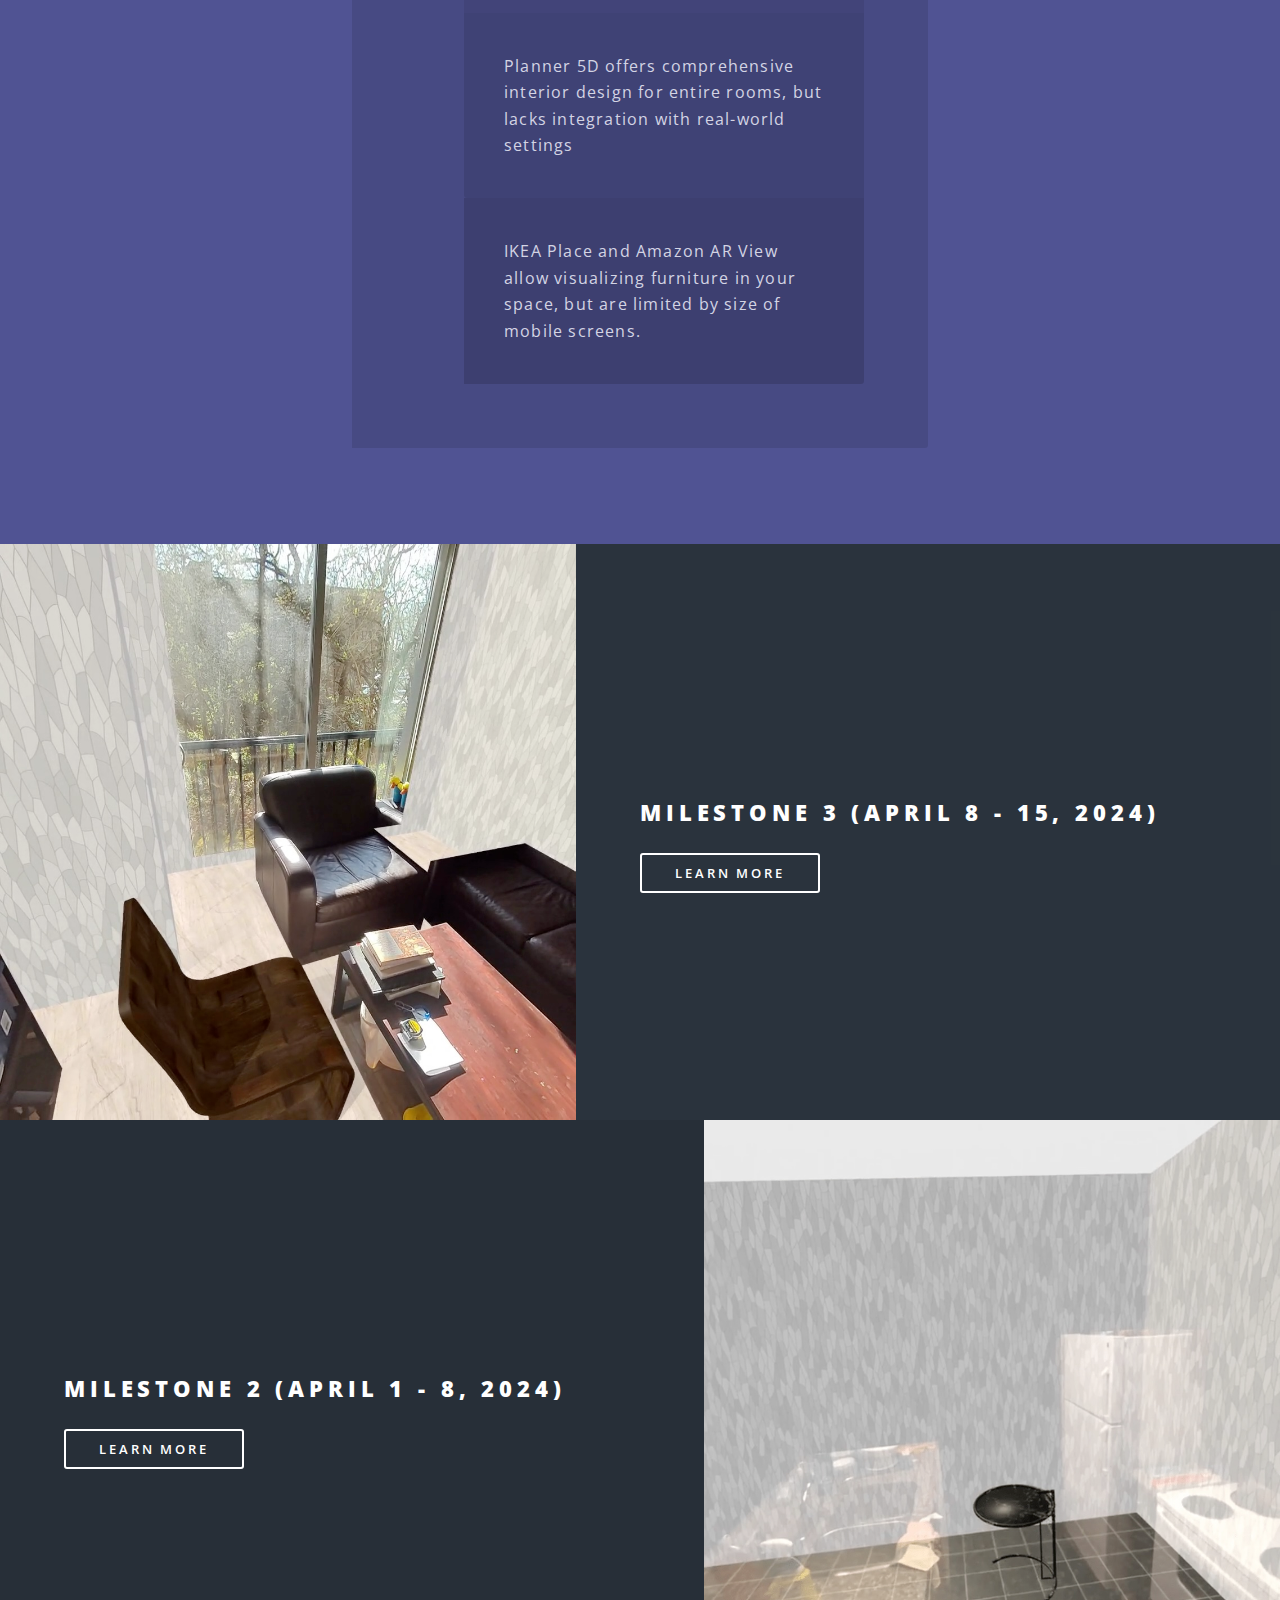
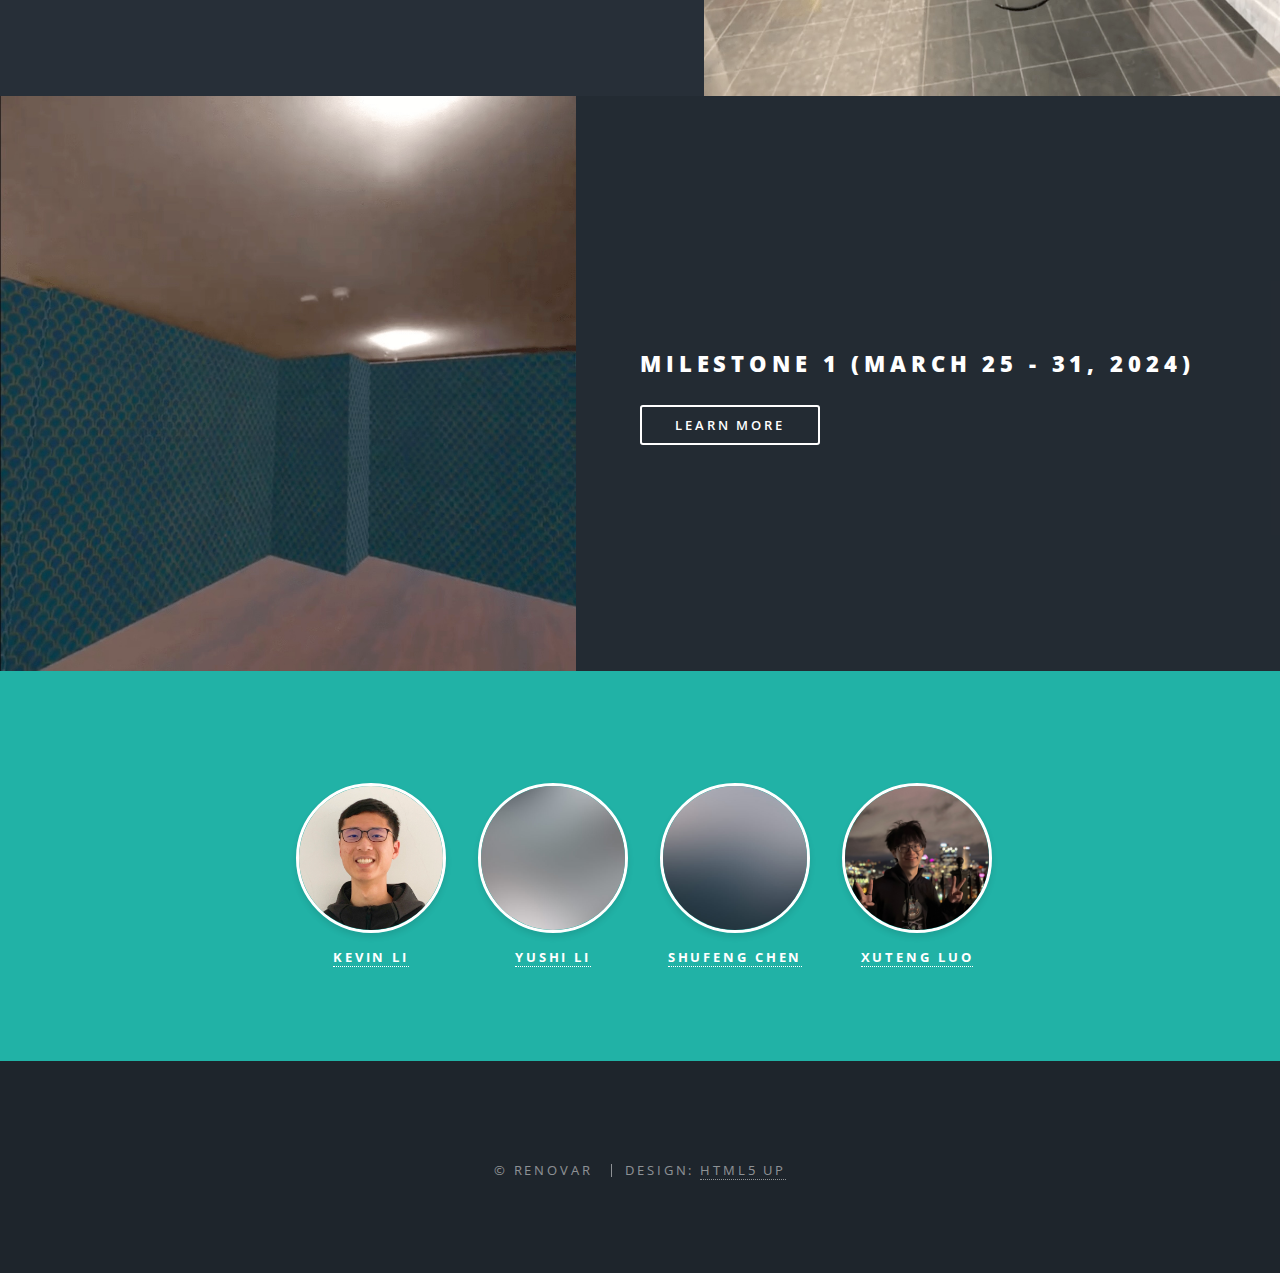
==== commit 6df28ff6: "Move trailer up right after mission statement" ====
--- a/index.html
+++ b/index.html
@@ -76,9 +76,16 @@
         <!-- Two -->
         <section id="three" class="wrapper style3 special">
             <div class="inner">
-                <header class="major">
+                <header class="major" style="margin-bottom: 1em;">
                     <h2>Visualize, Customize, Transform</h2>
                 </header>
+                <figure style="margin: 0; margin-bottom: 4em; text-align: center;">
+                    <iframe
+                        src="https://customer-txd9t6nn5clphx9i.cloudflarestream.com/cf5a9bd6152fcbfe0d101aaaeb23d811/iframe?poster=https%3A%2F%2Fcustomer-txd9t6nn5clphx9i.cloudflarestream.com%2Fcf5a9bd6152fcbfe0d101aaaeb23d811%2Fthumbnails%2Fthumbnail.jpg%3Ftime%3D%26height%3D600"
+                        loading="lazy" style="border: none; width: 80%; max-width: 800px; height: 60vh;"
+                        allow="accelerometer; gyroscope; autoplay; encrypted-media; picture-in-picture;"
+                        allowfullscreen="true"></iframe>
+                </figure>
                 <ul class="features">
                     <li class="icon solid fa-vr-cardboard">
                         <h3>Cutting-Edge Technology</h3>
@@ -133,17 +140,6 @@
                     </li>
                 </ul>
             </div>
-
-            <figure style="margin: 0; text-align: center;">
-                <figcaption style="margin-top: 10px;">
-                    <h3>See RenovAR in Action!</h3>
-                </figcaption>
-                <iframe
-                    src="https://customer-txd9t6nn5clphx9i.cloudflarestream.com/cf5a9bd6152fcbfe0d101aaaeb23d811/iframe?poster=https%3A%2F%2Fcustomer-txd9t6nn5clphx9i.cloudflarestream.com%2Fcf5a9bd6152fcbfe0d101aaaeb23d811%2Fthumbnails%2Fthumbnail.jpg%3Ftime%3D%26height%3D600"
-                    loading="lazy" style="border: none; width: 80%; max-width: 800px; height: 60vh;"
-                    allow="accelerometer; gyroscope; autoplay; encrypted-media; picture-in-picture;"
-                    allowfullscreen="true"></iframe>
-            </figure>
         </section>
 
         <section id="two" class="wrapper alt style2">
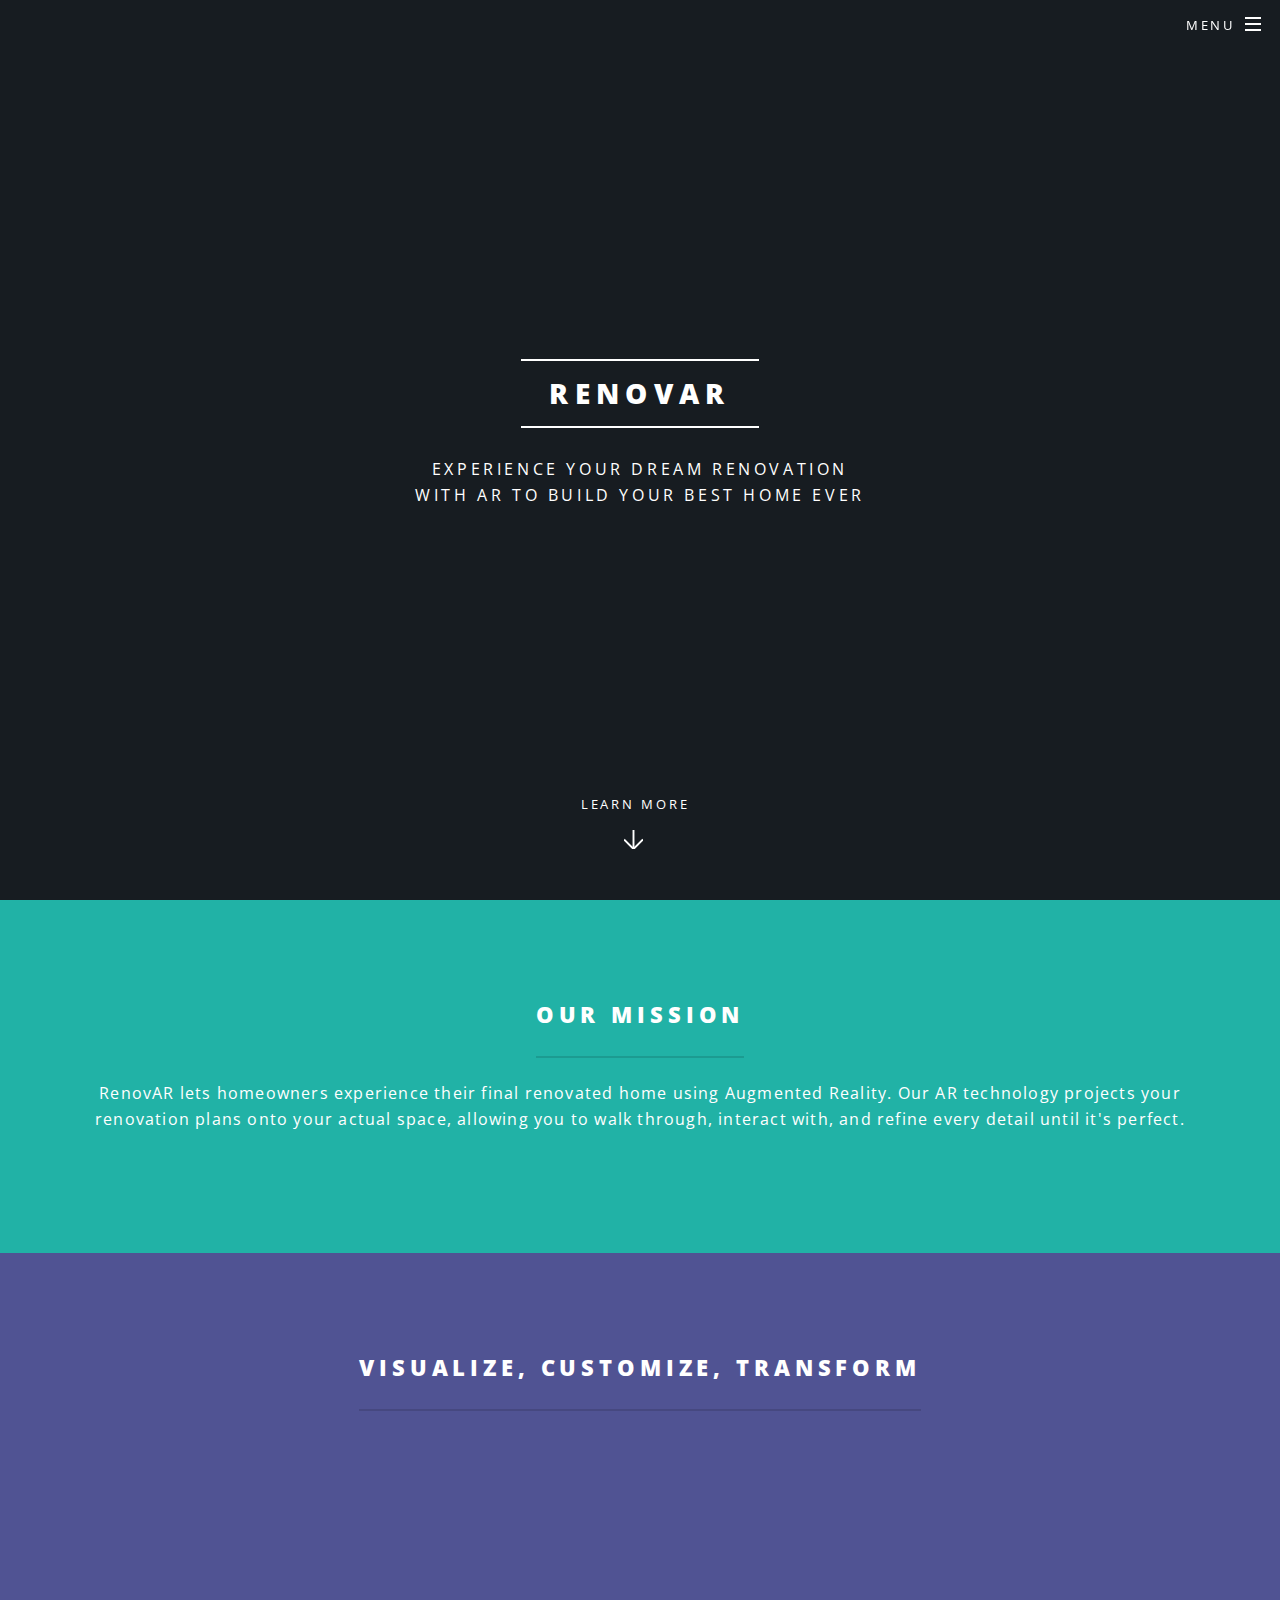
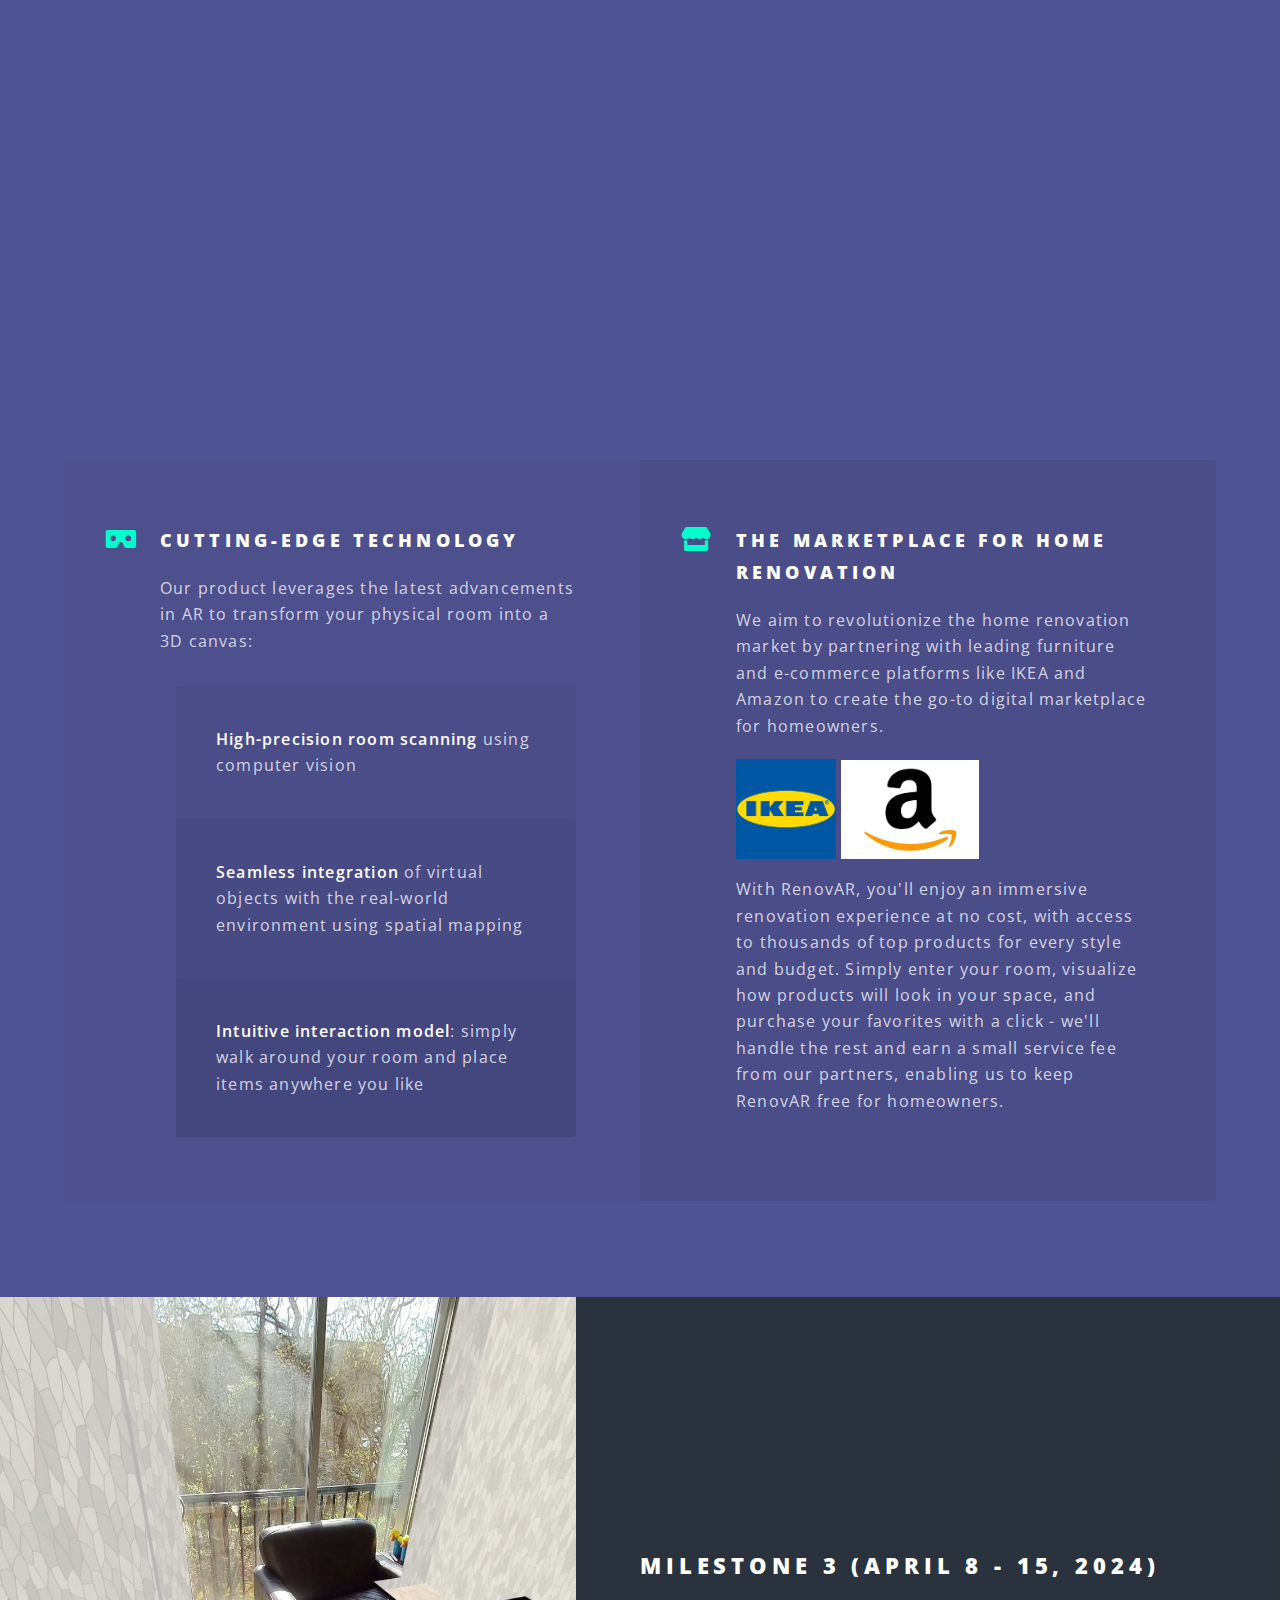
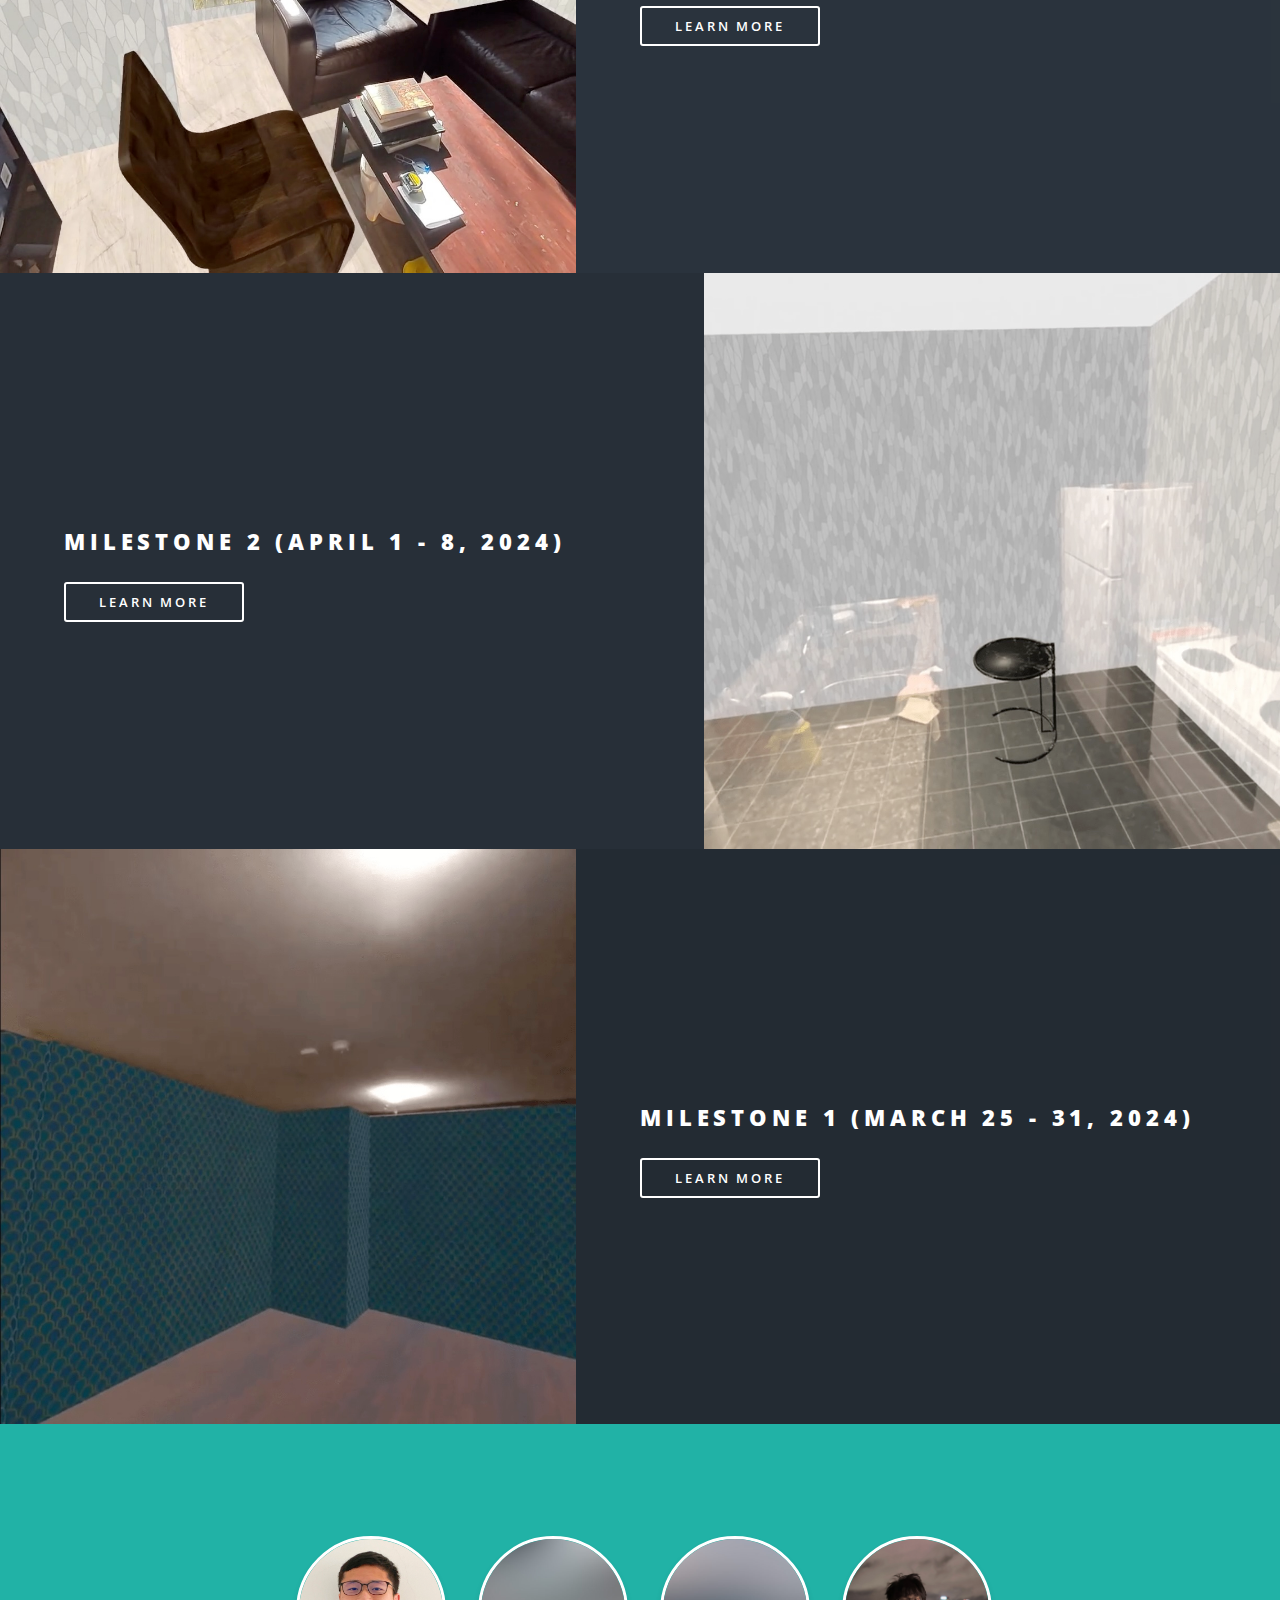
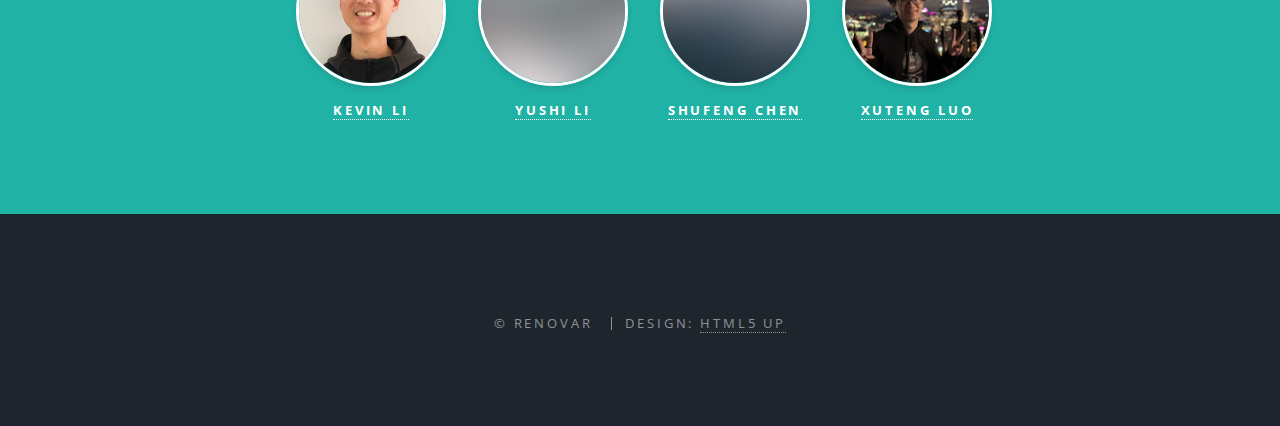
==== commit cf25cc11: "Remove competitor analysis section (too much text)" ====
--- a/index.html
+++ b/index.html
@@ -122,22 +122,6 @@
                         </p>
                     </li>
                     </li>
-                    <li class="icon solid fa-star">
-                        <h3>One of a Kind Product</h3>
-                        <ul class="bullets">
-                            <p>Our product stands out from the competition by offering an immersive experience and high
-                                degree of customization:
-                                <li>House Craft supports resizing furniture and physical
-                                    effects for realistic room
-                                    planning, but lacks material customization.</li>
-                                <li>Planner 5D offers comprehensive interior design for
-                                    entire rooms, but lacks
-                                    integration with real-world settings</li>
-                                <li>IKEA Place and Amazon AR View allow visualizing
-                                    furniture in your
-                                    space, but are limited by size of mobile screens.</li>
-                        </ul>
-                    </li>
                 </ul>
             </div>
         </section>
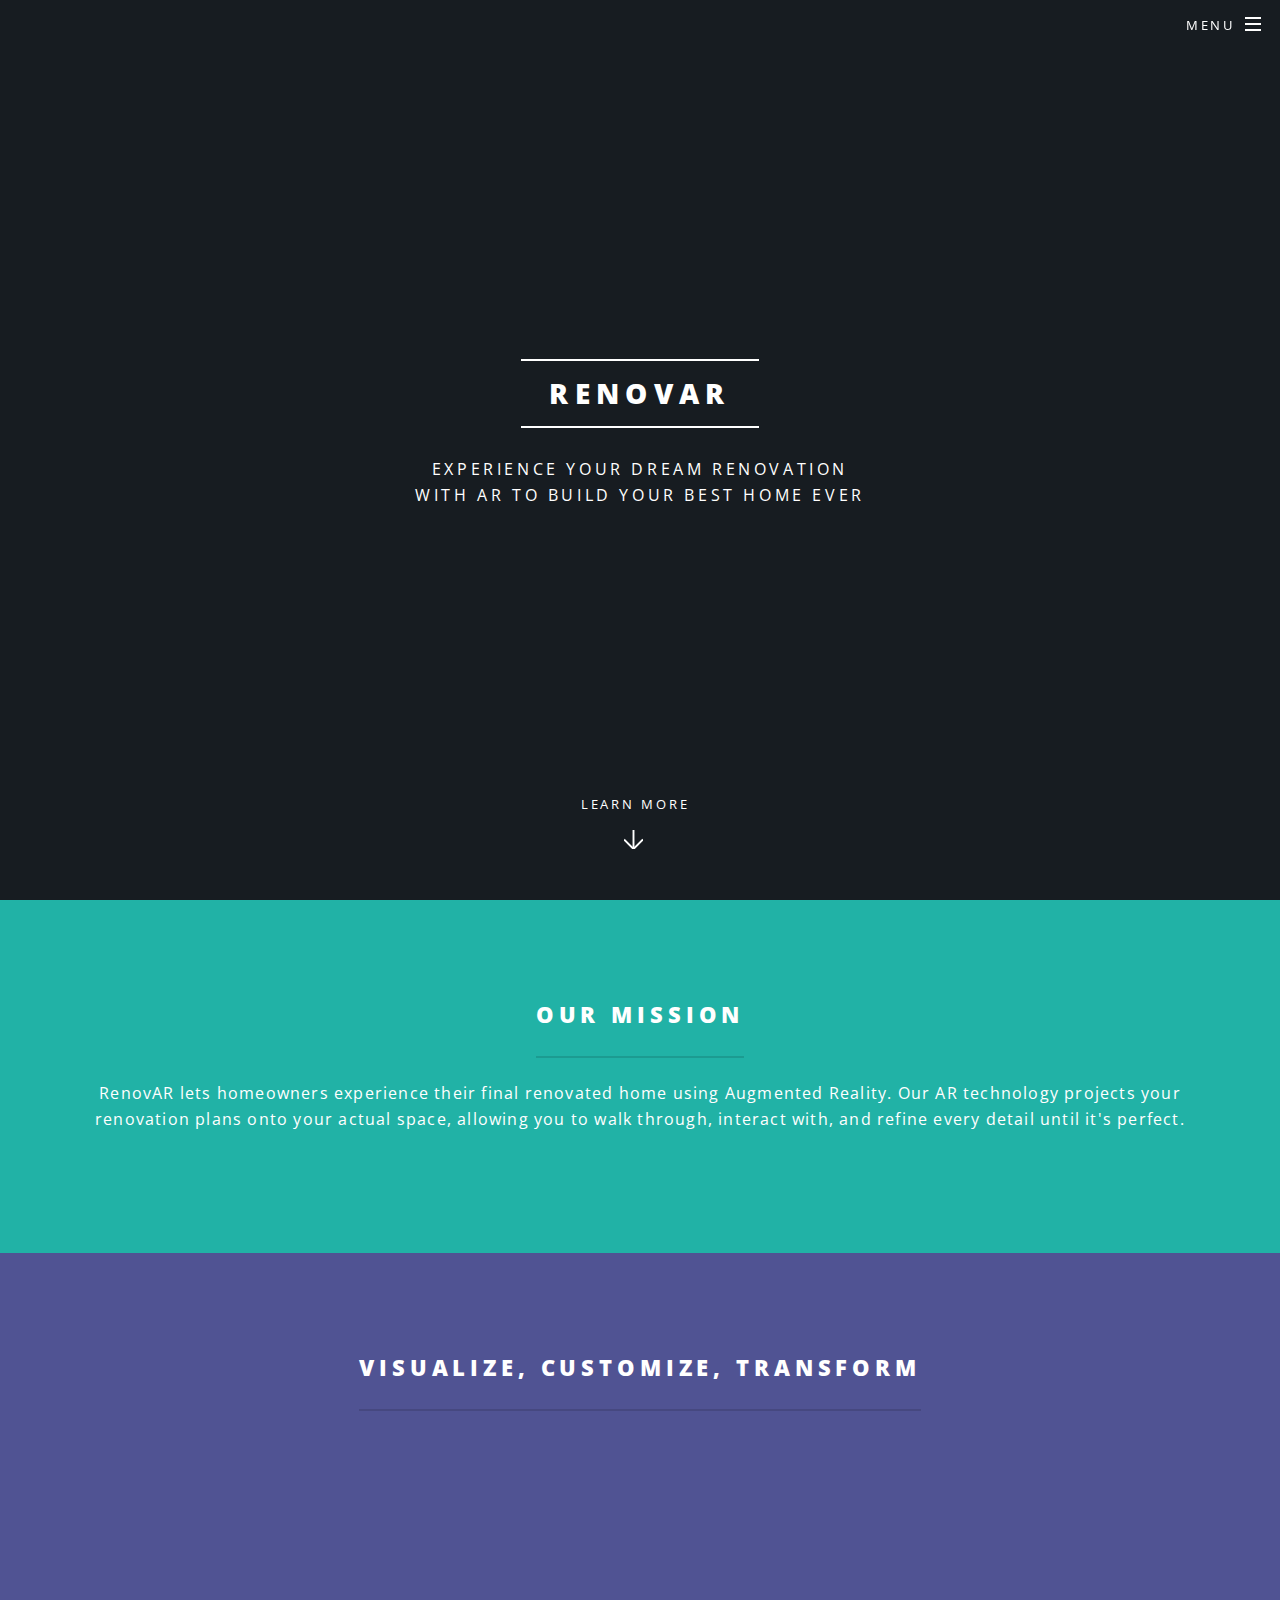
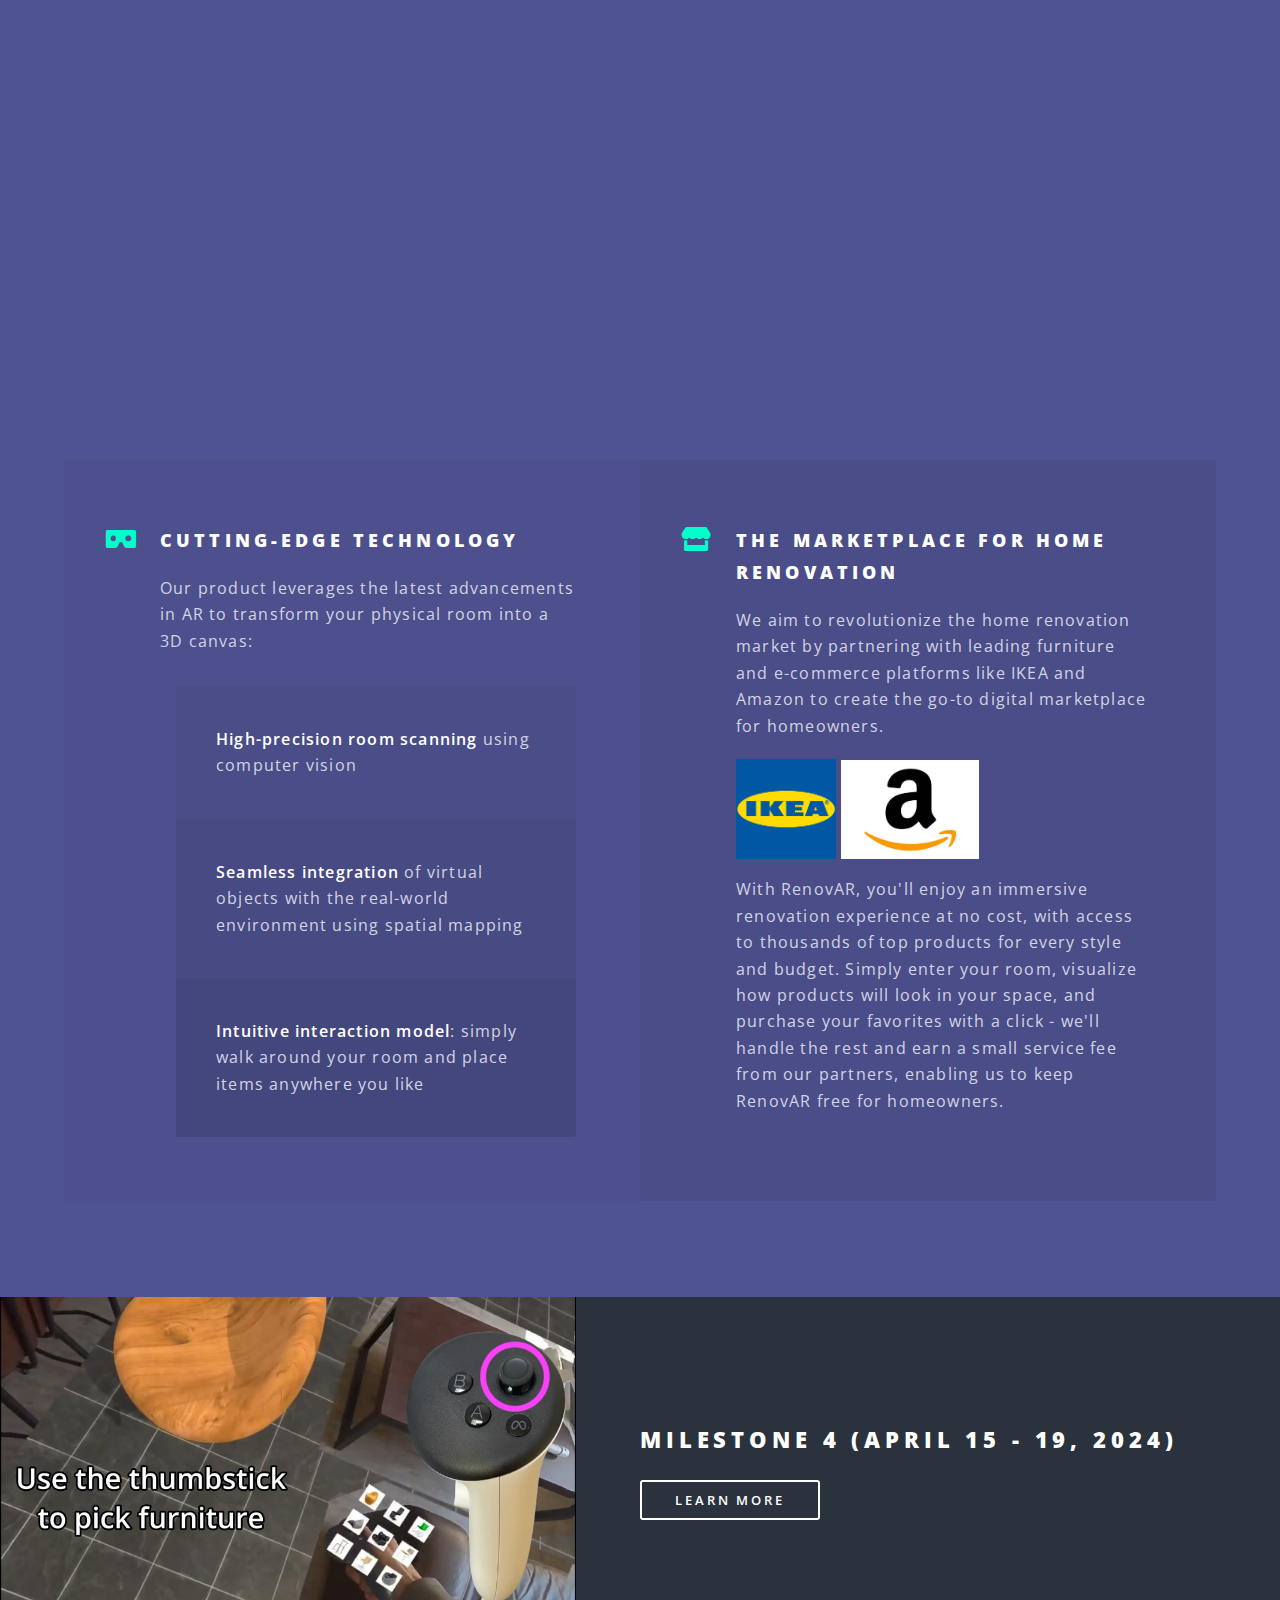
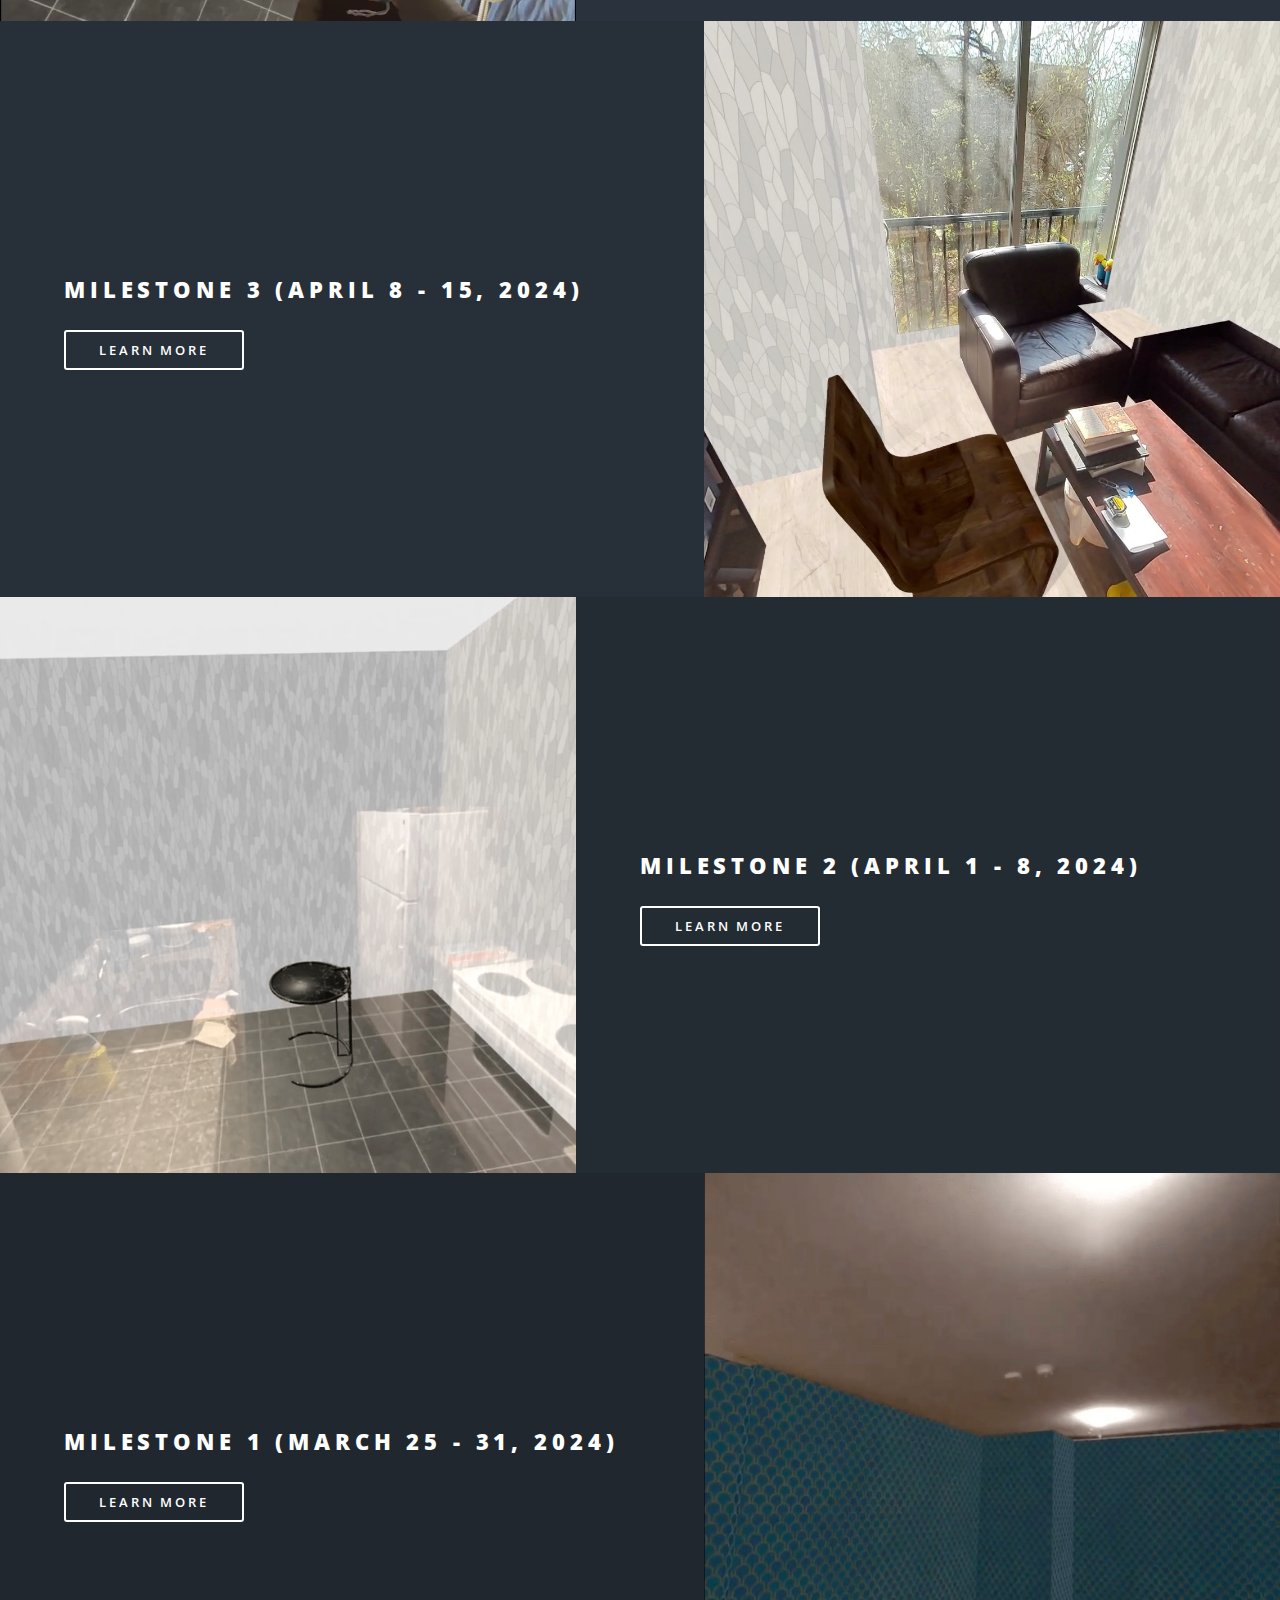
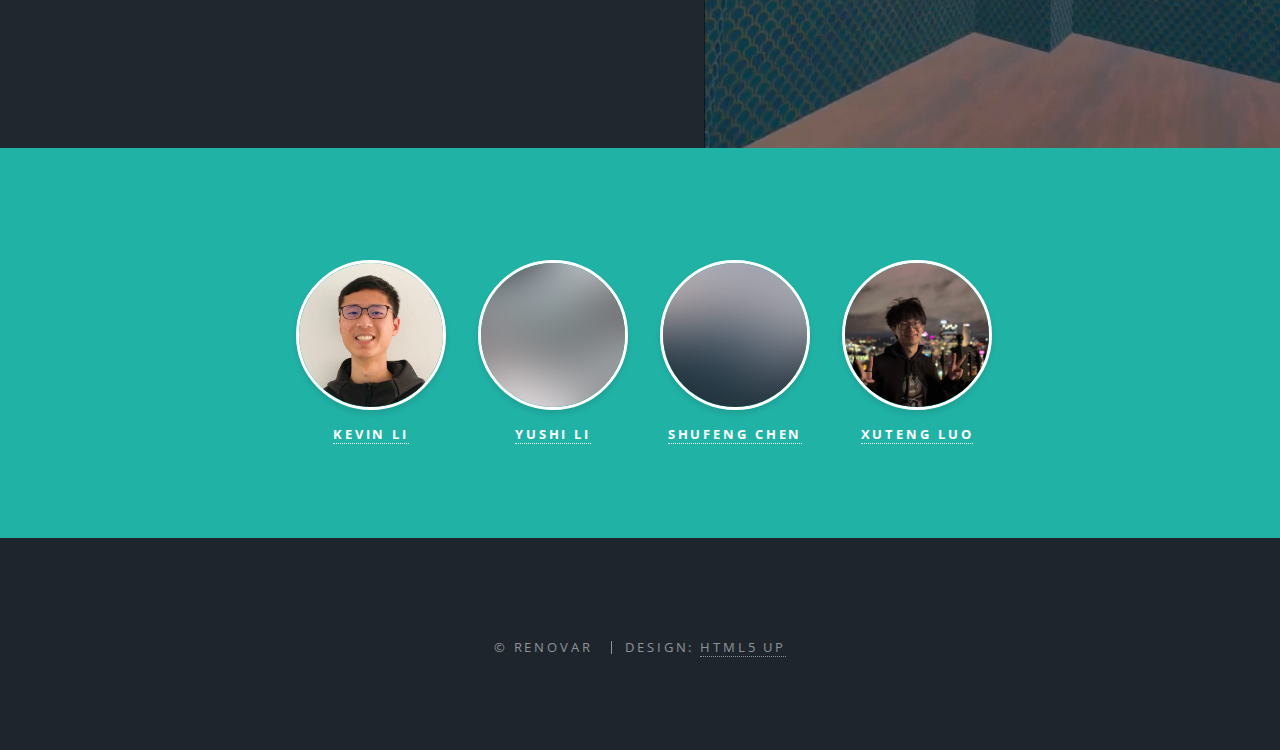
==== commit 256561c5: "Add milestone4" ====
--- a/index.html
+++ b/index.html
@@ -35,6 +35,7 @@
                                 <li><a href="milestone1.html">Milestone1</a></li>
                                 <li><a href="milestone2.html">Milestone2</a></li>
                                 <li><a href="milestone3.html">Milestone3</a></li>
+                                <li><a href="milestone4.html">Milestone4</a></li>
                                 <!-- <li><a href="generic.html">Generic</a></li>
 											<li><a href="elements.html">Elements</a></li>
 											<li><a href="#">Sign Up</a></li>
@@ -128,6 +129,13 @@
 
         <section id="two" class="wrapper alt style2">
             <section class="spotlight">
+                <div class="image"><img src="images/milestone4.jpg" alt="Milestone 4 Snapshot" /></div>
+                <div class="content">
+                    <h2>Milestone 4 (April 15 - 19, 2024)</h2>
+                    <a href="milestone4.html" class="button">Learn More</a>
+                </div>
+            </section>
+            <section class="spotlight">
                 <div class="image"><img src="images/milestone3.jpg" alt="Milestone 3 Snapshot" /></div>
                 <div class="content">
                     <h2>Milestone 3 (April 8 - 15, 2024)</h2>
